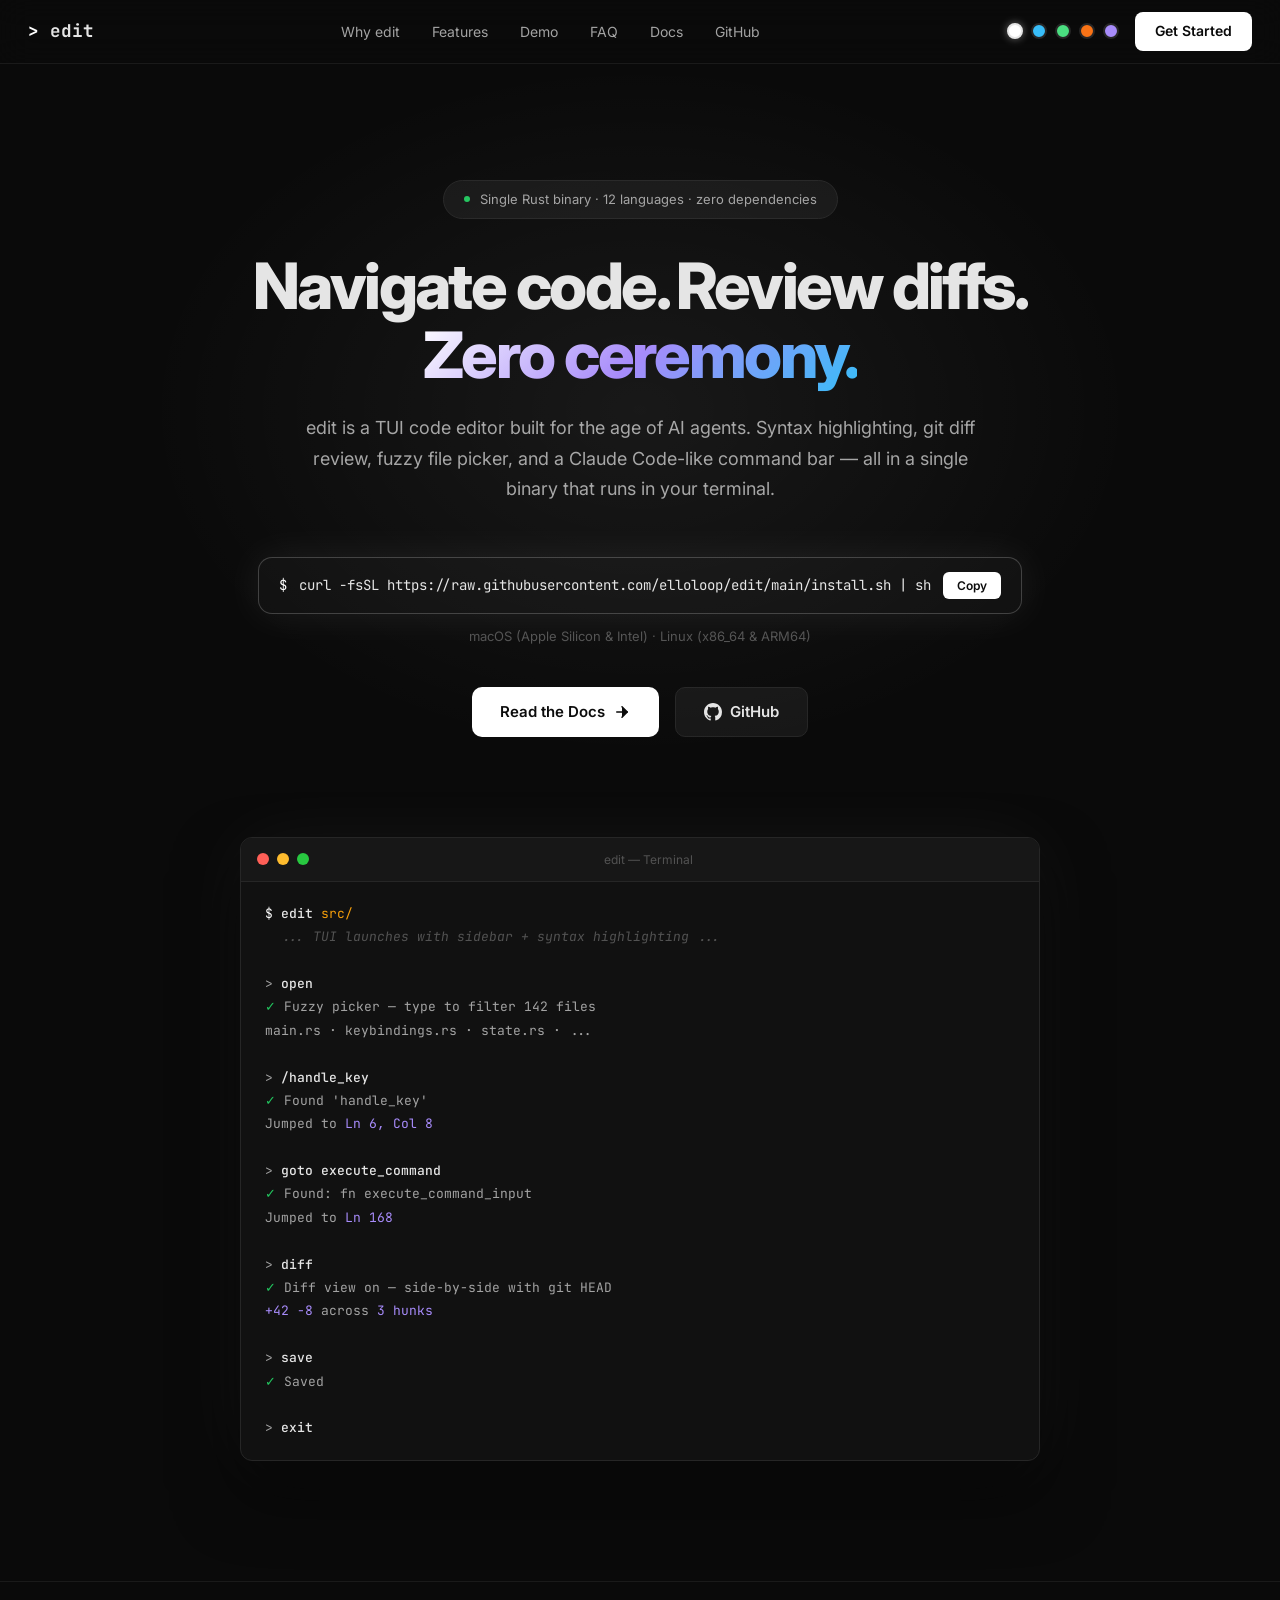
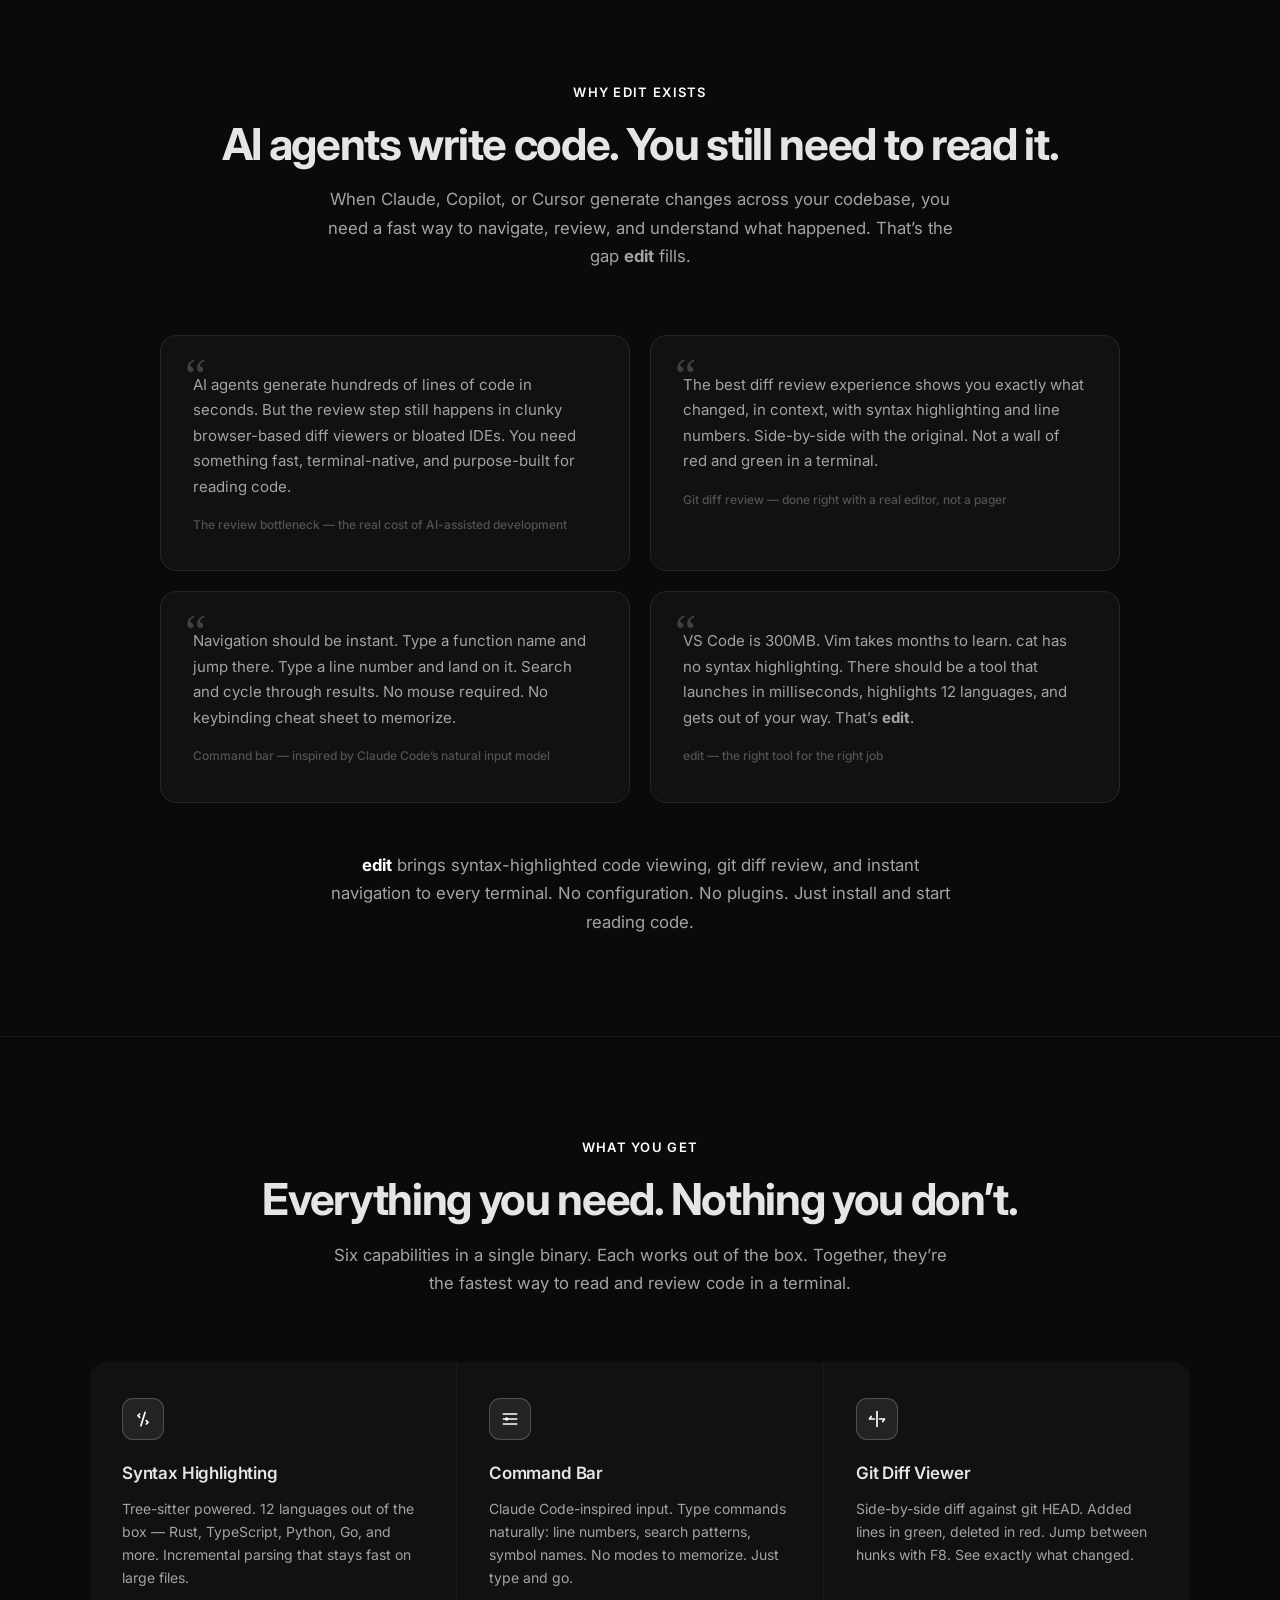
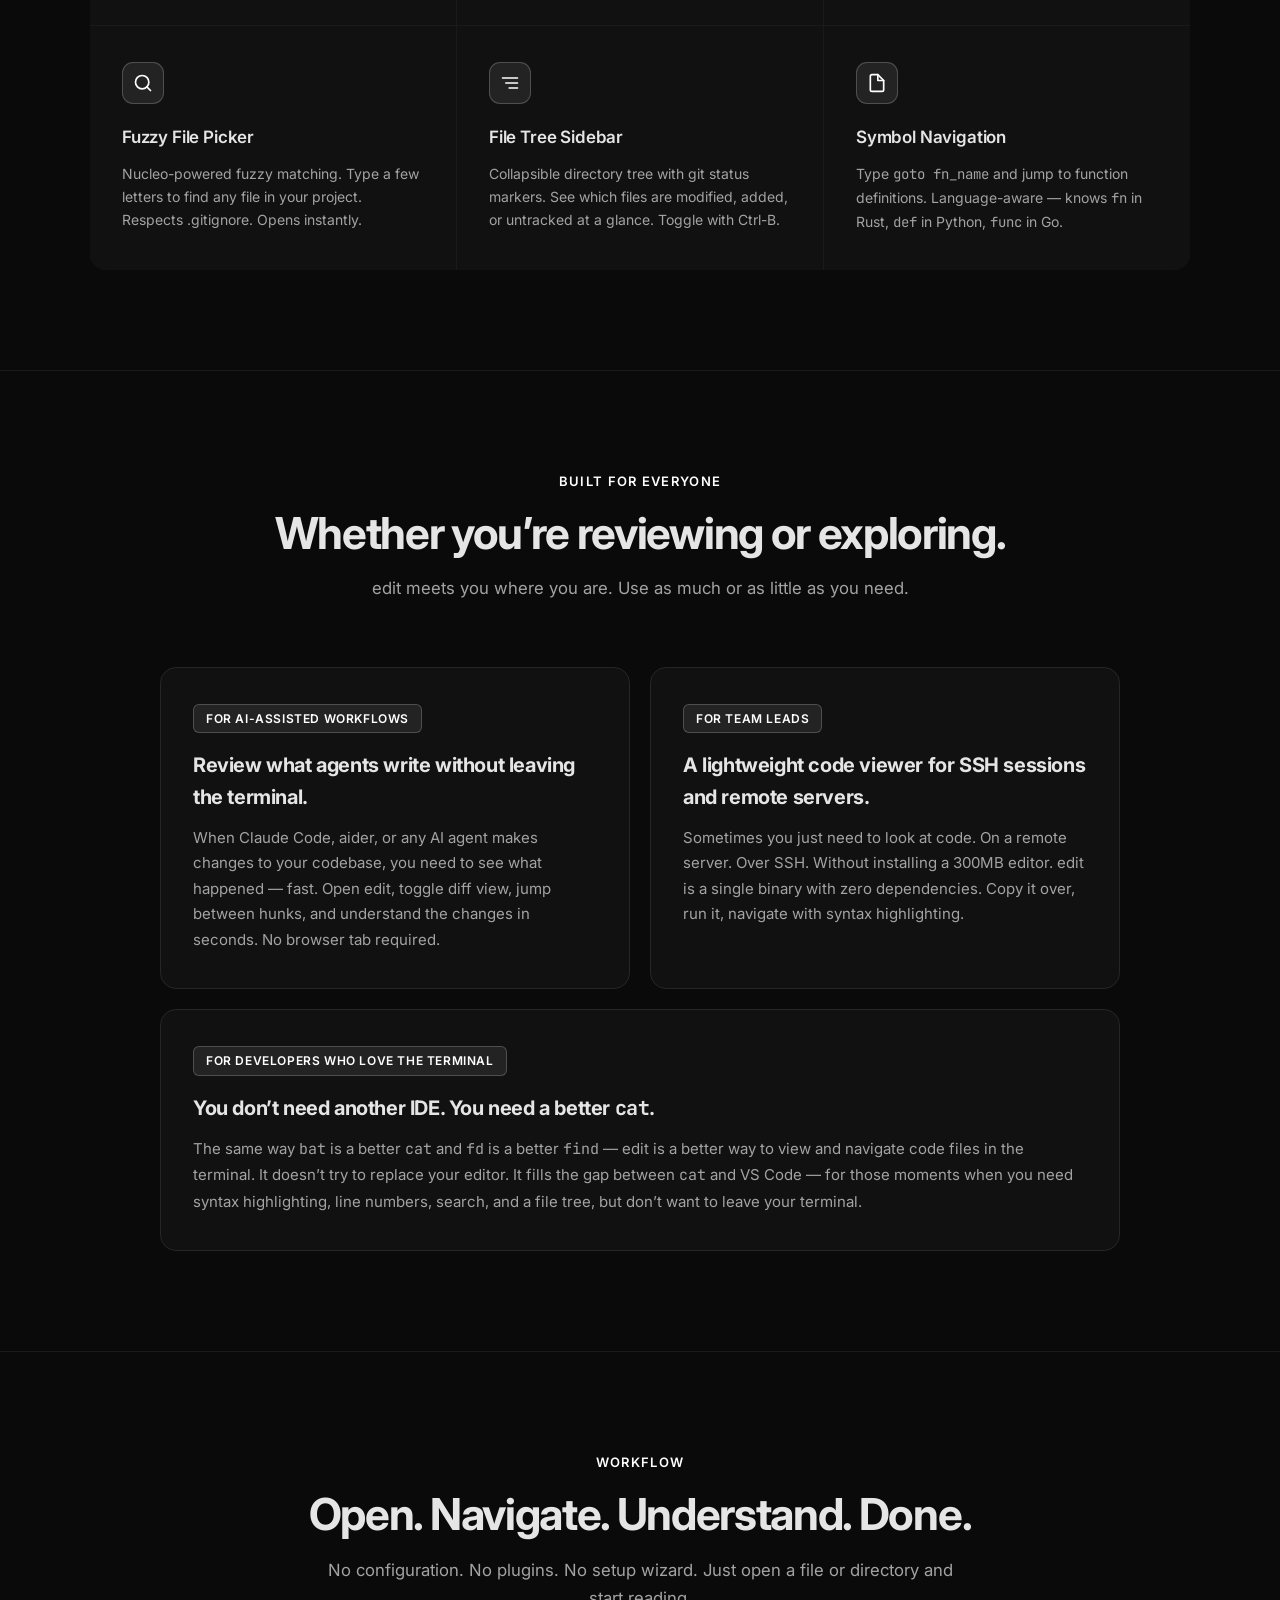
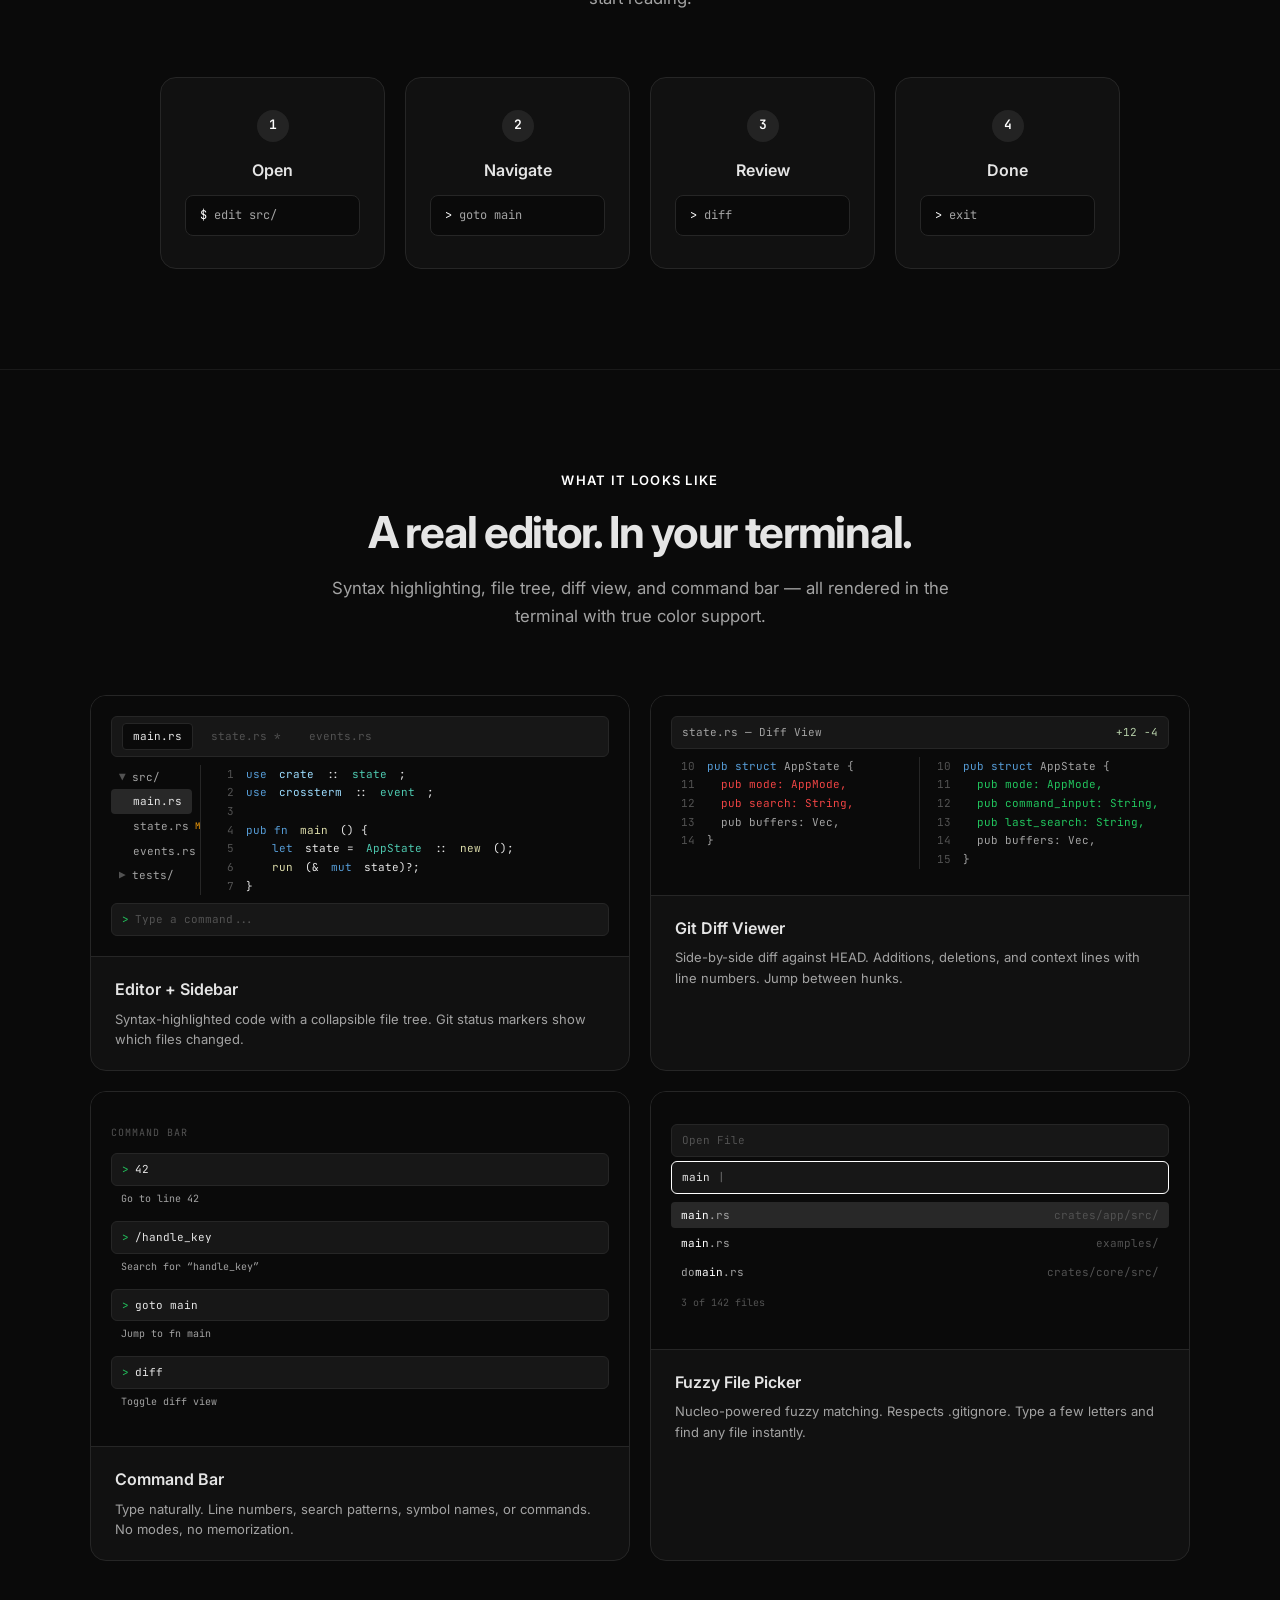
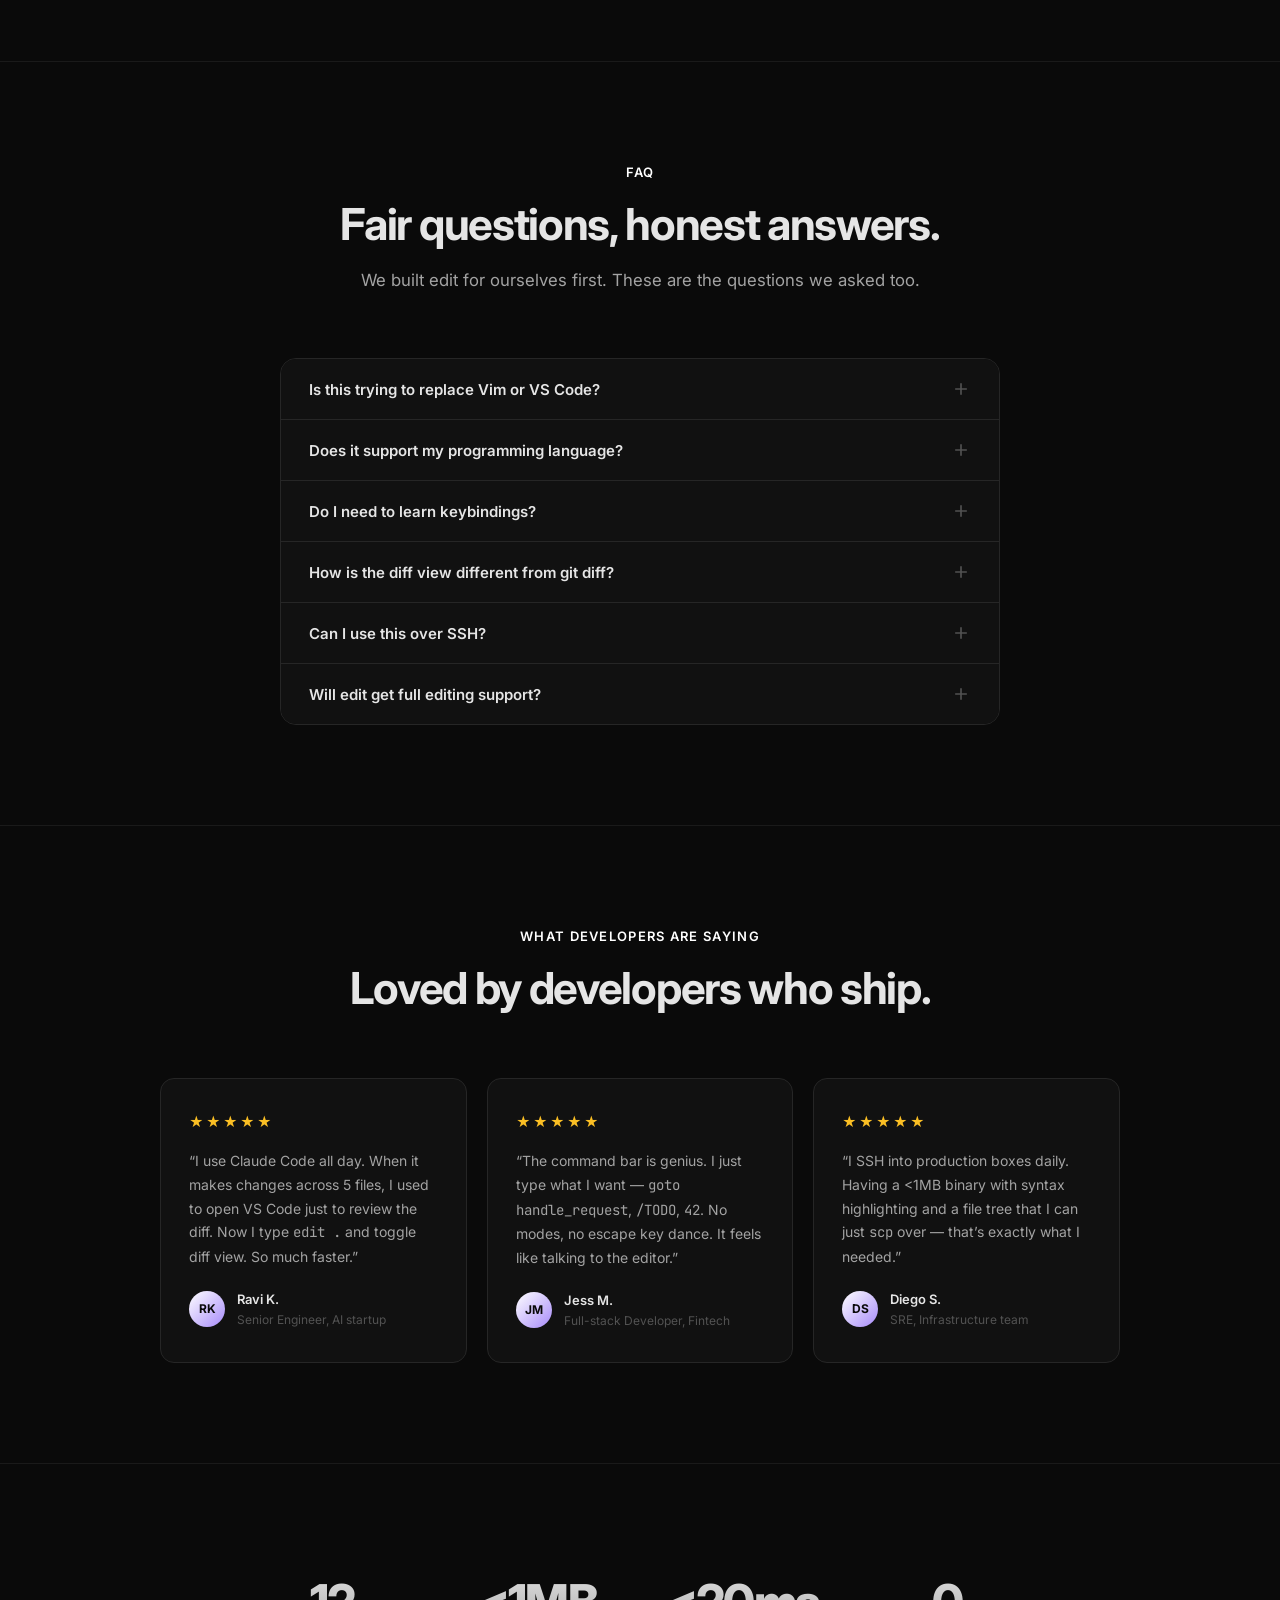
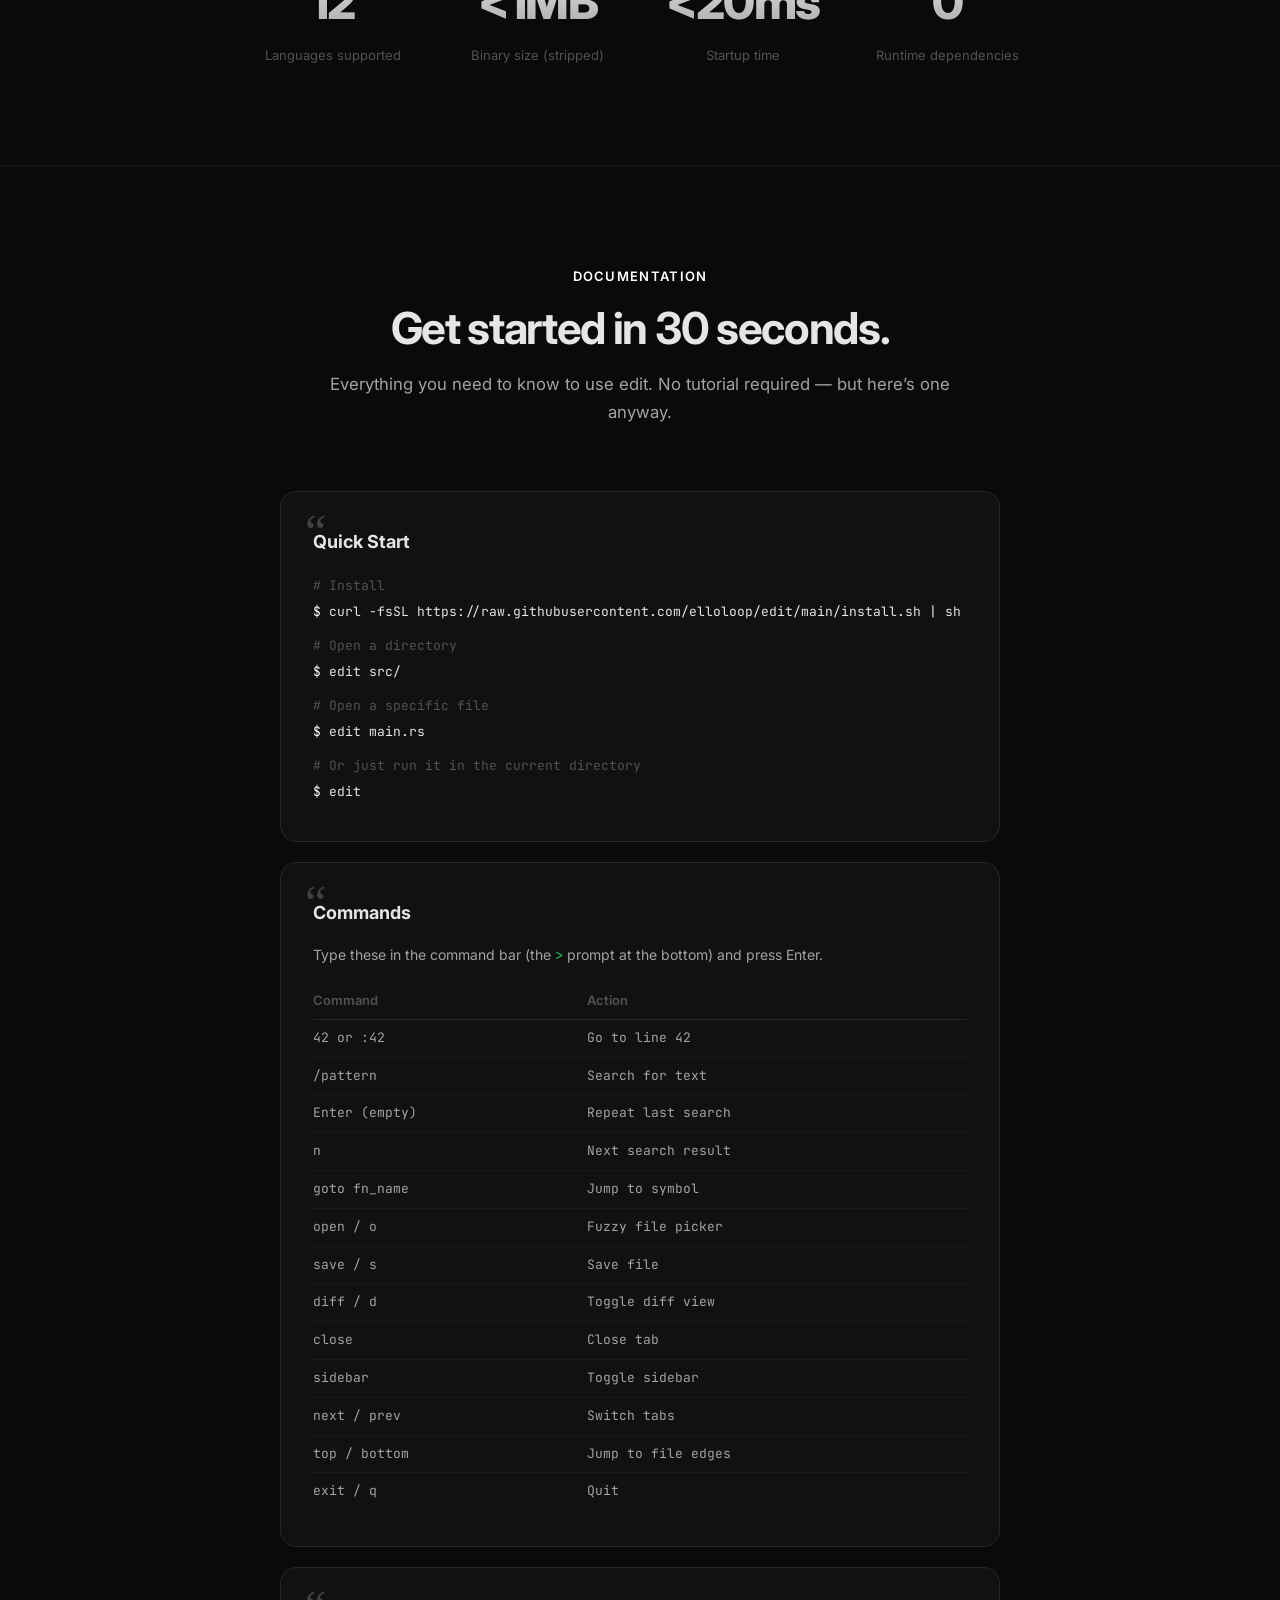
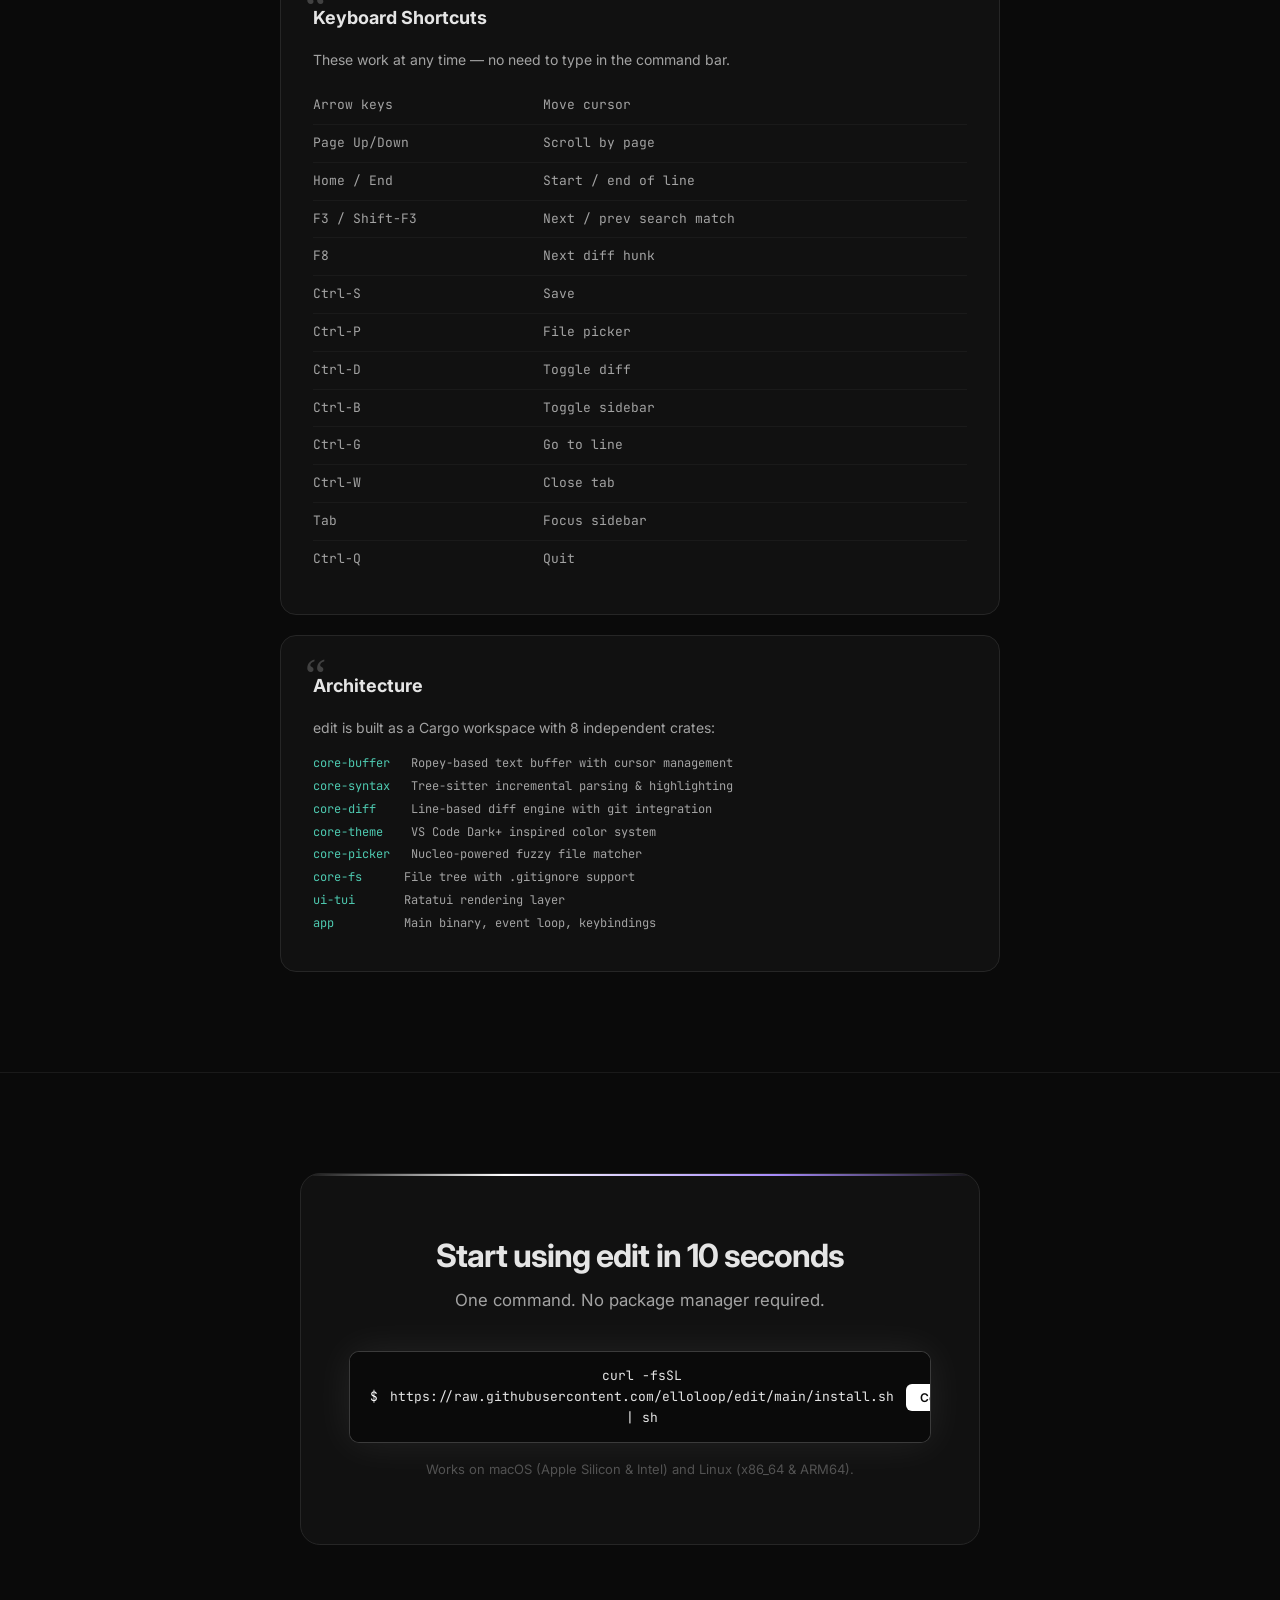
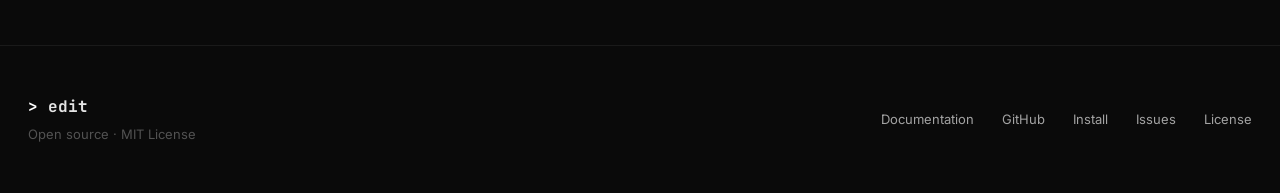
==== index.html @ 174b3f33 "deploy: bb4199bc0f79d14b52b50145b41260479a2b4f56" ====
<!DOCTYPE html>
<html lang="en">
<head>
  <meta charset="UTF-8" />
  <meta name="viewport" content="width=device-width, initial-scale=1.0" />
  <title>edit — A TUI code editor for the age of AI agents</title>
  <meta name="description" content="Syntax highlighting, git diff review, fuzzy file picker, and a Claude Code-like command bar. One Rust binary that runs in your terminal." />
  <link rel="preconnect" href="https://fonts.googleapis.com" />
  <link rel="preconnect" href="https://fonts.gstatic.com" crossorigin />
  <link href="https://fonts.googleapis.com/css2?family=Inter:wght@400;500;600;700;800&family=JetBrains+Mono:wght@400;500&display=swap" rel="stylesheet" />
  <link rel="stylesheet" href="theme-vars.css" />
  <script src="theme.js"></script>
  <style>
    /* ========================================
       Reset & Base
       ======================================== */
    *, *::before, *::after { margin: 0; padding: 0; box-sizing: border-box; }

    html {
      scroll-behavior: smooth;
      -webkit-font-smoothing: antialiased;
      -moz-osx-font-smoothing: grayscale;
    }

    body {
      font-family: 'Inter', -apple-system, BlinkMacSystemFont, sans-serif;
      background: var(--ed-bg);
      color: var(--ed-text);
      line-height: 1.6;
      overflow-x: hidden;
    }

    a { color: inherit; text-decoration: none; }
    code, .mono { font-family: 'JetBrains Mono', 'Fira Code', monospace; }
    img { max-width: 100%; display: block; }

    .container {
      max-width: var(--max-w);
      margin: 0 auto;
      padding: 0 28px;
    }

    /* ========================================
       Typography
       ======================================== */
    h1 {
      font-size: clamp(2.75rem, 7vw, 4rem);
      font-weight: 800;
      letter-spacing: -0.04em;
      line-height: 1.08;
    }

    h2 {
      font-size: clamp(1.75rem, 4vw, 2.75rem);
      font-weight: 700;
      letter-spacing: -0.03em;
      line-height: 1.15;
    }

    .section-label {
      font-size: 0.8125rem;
      font-weight: 600;
      text-transform: uppercase;
      letter-spacing: 0.1em;
      color: var(--ed-accent);
      margin-bottom: 16px;
    }

    .section-desc {
      font-size: 1.05rem;
      color: var(--ed-text-secondary);
      line-height: 1.7;
      max-width: 640px;
      margin: 16px auto 0;
    }

    .gradient {
      background: linear-gradient(135deg, var(--ed-accent) 0%, #a78bfa 50%, #38bdf8 100%);
      -webkit-background-clip: text;
      -webkit-text-fill-color: transparent;
      background-clip: text;
    }

    /* ========================================
       Navigation
       ======================================== */
    nav {
      position: fixed;
      top: 0;
      left: 0;
      right: 0;
      height: 64px;
      display: flex;
      align-items: center;
      justify-content: space-between;
      padding: 0 28px;
      background: color-mix(in srgb, var(--ed-bg) 80%, transparent);
      backdrop-filter: blur(16px);
      -webkit-backdrop-filter: blur(16px);
      border-bottom: 1px solid var(--ed-border-subtle);
      z-index: 1000;
    }

    .nav-logo {
      font-family: 'JetBrains Mono', monospace;
      font-size: 1.1rem;
      font-weight: 700;
      white-space: nowrap;
    }

    .nav-logo .prompt { color: var(--ed-accent); }

    .nav-links {
      display: flex;
      list-style: none;
      gap: 32px;
    }

    .nav-links a {
      font-size: 0.875rem;
      color: var(--ed-text-secondary);
      transition: color 0.2s;
    }

    .nav-links a:hover { color: var(--ed-text); }

    .nav-right {
      display: flex;
      align-items: center;
      gap: 16px;
    }

    .nav-cta {
      display: inline-flex;
      align-items: center;
      padding: 8px 20px;
      background: var(--ed-accent);
      color: var(--ed-accent-contrast);
      font-size: 0.875rem;
      font-weight: 600;
      border-radius: 8px;
      transition: background 0.2s, transform 0.2s;
    }

    .nav-cta:hover {
      background: var(--ed-accent-hover);
      transform: translateY(-1px);
    }

    /* Theme picker */
    .tp-wrapper {
      display: flex;
      gap: 8px;
      align-items: center;
    }

    .tp-dot {
      width: 16px;
      height: 16px;
      border-radius: 50%;
      border: 2px solid var(--ed-border);
      background: var(--dot-color);
      cursor: pointer;
      transition: border-color 0.2s, transform 0.2s;
      padding: 0;
    }

    .tp-dot:hover { transform: scale(1.2); }
    .tp-dot.active { border-color: var(--ed-text); box-shadow: 0 0 8px color-mix(in srgb, var(--dot-color) 40%, transparent); }

    /* ========================================
       Hero
       ======================================== */
    .hero {
      text-align: center;
      padding: 180px 28px 100px;
      position: relative;
    }

    .hero::before {
      content: '';
      position: absolute;
      top: 60px;
      left: 50%;
      transform: translateX(-50%);
      width: 1000px;
      height: 700px;
      background: radial-gradient(ellipse, color-mix(in srgb, var(--ed-accent) 6%, transparent) 0%, transparent 70%);
      pointer-events: none;
    }

    .hero-badge {
      display: inline-flex;
      align-items: center;
      gap: 10px;
      padding: 8px 20px;
      background: var(--ed-bg-tertiary);
      border: 1px solid var(--ed-border);
      border-radius: 100px;
      font-size: 0.8125rem;
      color: var(--ed-text-secondary);
      margin-bottom: 32px;
    }

    .hero-badge .pulse {
      width: 6px;
      height: 6px;
      border-radius: 50%;
      background: var(--ed-success);
      animation: pulse 2s ease-in-out infinite;
    }

    @keyframes pulse {
      0%, 100% { opacity: 1; }
      50% { opacity: 0.4; }
    }

    .hero h1 { margin-bottom: 24px; position: relative; }

    .hero .subtitle {
      font-size: 1.125rem;
      color: var(--ed-text-secondary);
      max-width: 680px;
      margin: 0 auto 52px;
      line-height: 1.7;
    }

    .install-highlight {
      display: inline-flex;
      align-items: center;
      gap: 12px;
      padding: 14px 20px;
      background: var(--ed-bg-secondary);
      border: 1px solid var(--accent-border);
      border-radius: 14px;
      font-family: 'JetBrains Mono', monospace;
      font-size: 0.875rem;
      margin-bottom: 12px;
      box-shadow: 0 0 40px color-mix(in srgb, var(--ed-accent) 8%, transparent);
      max-width: 100%;
      overflow-x: auto;
    }

    .install-highlight .dollar { color: var(--ed-accent); user-select: none; }

    .install-highlight .copy-btn {
      padding: 6px 14px;
      background: var(--ed-accent);
      color: var(--ed-accent-contrast);
      border: none;
      border-radius: 6px;
      font-size: 0.75rem;
      font-weight: 600;
      cursor: pointer;
      font-family: 'Inter', sans-serif;
      transition: opacity 0.2s;
      white-space: nowrap;
    }

    .install-highlight .copy-btn:hover { opacity: 0.85; }

    .platform-note {
      font-size: 0.8125rem;
      color: var(--ed-text-tertiary);
      margin-bottom: 40px;
    }

    .hero-buttons {
      display: flex;
      gap: 16px;
      justify-content: center;
      flex-wrap: wrap;
    }

    .btn-primary {
      display: inline-flex;
      align-items: center;
      gap: 8px;
      padding: 12px 28px;
      background: var(--ed-accent);
      color: var(--ed-accent-contrast);
      font-size: 0.9375rem;
      font-weight: 600;
      border-radius: 10px;
      transition: background 0.2s, transform 0.2s;
    }

    .btn-primary:hover { background: var(--ed-accent-hover); transform: translateY(-1px); }

    .btn-secondary {
      display: inline-flex;
      align-items: center;
      gap: 8px;
      padding: 12px 28px;
      background: var(--ed-bg-tertiary);
      color: var(--ed-text);
      font-size: 0.9375rem;
      font-weight: 600;
      border: 1px solid var(--ed-border);
      border-radius: 10px;
      transition: border-color 0.2s, transform 0.2s;
    }

    .btn-secondary:hover { border-color: var(--ed-text-tertiary); transform: translateY(-1px); }

    .btn-icon {
      width: 18px;
      height: 18px;
      fill: currentColor;
    }

    /* ========================================
       Terminal Demo
       ======================================== */
    .demo-section {
      padding: 0 28px 120px;
    }

    .terminal {
      max-width: 800px;
      margin: 0 auto;
      background: var(--ed-bg-secondary);
      border: 1px solid var(--ed-border);
      border-radius: 12px;
      overflow: hidden;
      box-shadow: 0 32px 64px rgba(0,0,0,0.5), 0 0 80px color-mix(in srgb, var(--ed-accent) 5%, transparent);
    }

    .terminal-chrome {
      display: flex;
      align-items: center;
      gap: 8px;
      padding: 12px 16px;
      background: var(--ed-bg-tertiary);
      border-bottom: 1px solid var(--ed-border);
    }

    .terminal-dot {
      width: 12px;
      height: 12px;
      border-radius: 50%;
    }

    .terminal-dot.red { background: #ff5f57; }
    .terminal-dot.yellow { background: #febc2e; }
    .terminal-dot.green { background: #28c840; }

    .terminal-title {
      flex: 1;
      text-align: center;
      font-size: 0.75rem;
      color: var(--ed-text-tertiary);
      font-family: 'Inter', sans-serif;
    }

    .terminal-body {
      padding: 20px 24px;
      font-family: 'JetBrains Mono', monospace;
      font-size: 0.8125rem;
      line-height: 1.8;
      min-height: 340px;
    }

    .terminal-body .line {
      opacity: 0;
      animation: termFadeIn 0.3s ease forwards;
    }

    @keyframes termFadeIn {
      from { opacity: 0; transform: translateY(4px); }
      to { opacity: 1; transform: translateY(0); }
    }

    .t-prompt { color: var(--ed-accent); user-select: none; }
    .t-cmd { color: var(--ed-text); font-weight: 500; }
    .t-arg { color: var(--ed-warning); }
    .t-ok { color: var(--ed-success); }
    .t-info { color: var(--ed-text-secondary); }
    .t-dim { color: var(--ed-text-tertiary); font-style: italic; }
    .t-link { color: #38bdf8; }
    .t-stat { color: #a78bfa; }

    /* ========================================
       Section Shared
       ======================================== */
    .section {
      padding: 100px 28px;
      border-top: 1px solid var(--ed-border-subtle);
    }

    .section-header {
      text-align: center;
      margin-bottom: 64px;
    }

    /* ========================================
       Why Section
       ======================================== */
    .why-grid {
      display: grid;
      grid-template-columns: repeat(2, 1fr);
      gap: 20px;
      max-width: 960px;
      margin: 0 auto 48px;
    }

    .why-card {
      background: var(--ed-bg-secondary);
      border: 1px solid var(--ed-border);
      border-radius: 16px;
      padding: 36px 32px;
      position: relative;
      transition: border-color 0.3s;
    }

    .why-card:hover { border-color: var(--ed-text-tertiary); }

    .why-card::before {
      content: '\201C';
      position: absolute;
      top: 16px;
      left: 24px;
      font-size: 3rem;
      color: var(--ed-accent);
      opacity: 0.2;
      line-height: 1;
      font-family: Georgia, serif;
    }

    .why-card blockquote {
      font-size: 0.9375rem;
      color: var(--ed-text-secondary);
      line-height: 1.7;
      margin-bottom: 16px;
    }

    .why-card .source {
      font-size: 0.75rem;
      color: var(--ed-text-tertiary);
      font-weight: 500;
    }

    .why-cta {
      text-align: center;
      font-size: 1.05rem;
      color: var(--ed-text-secondary);
      line-height: 1.7;
      max-width: 640px;
      margin: 0 auto;
    }

    .why-cta strong { color: var(--ed-accent); }

    /* ========================================
       Features Section
       ======================================== */
    .features-grid {
      display: grid;
      grid-template-columns: repeat(3, 1fr);
      gap: 1px;
      max-width: 1100px;
      margin: 0 auto;
      background: var(--ed-border-subtle);
      border-radius: 16px;
      overflow: hidden;
    }

    .feature-card {
      background: var(--ed-bg-secondary);
      padding: 36px 32px;
      transition: background 0.3s;
    }

    .feature-card:hover { background: var(--ed-bg-tertiary); }

    .feature-icon {
      width: 42px;
      height: 42px;
      border-radius: 11px;
      background: var(--accent-subtle);
      border: 1px solid var(--accent-border);
      display: flex;
      align-items: center;
      justify-content: center;
      margin-bottom: 20px;
    }

    .feature-icon svg {
      width: 20px;
      height: 20px;
      stroke: var(--ed-accent);
      fill: none;
      stroke-width: 2;
      stroke-linecap: round;
      stroke-linejoin: round;
    }

    .feature-card h3 {
      font-size: 1.0625rem;
      font-weight: 600;
      margin-bottom: 10px;
      letter-spacing: -0.01em;
    }

    .feature-card p {
      font-size: 0.875rem;
      color: var(--ed-text-secondary);
      line-height: 1.65;
    }

    /* ========================================
       Audience Section
       ======================================== */
    .audience-grid {
      display: grid;
      grid-template-columns: repeat(2, 1fr);
      gap: 20px;
      max-width: 960px;
      margin: 0 auto;
    }

    .audience-grid .full { grid-column: 1 / -1; }

    .audience-card {
      background: var(--ed-bg-secondary);
      border: 1px solid var(--ed-border);
      border-radius: 16px;
      padding: 36px 32px;
      transition: border-color 0.3s;
    }

    .audience-card:hover { border-color: var(--ed-text-tertiary); }

    .audience-tag {
      display: inline-block;
      font-size: 0.75rem;
      font-weight: 600;
      text-transform: uppercase;
      letter-spacing: 0.05em;
      color: var(--ed-accent);
      background: var(--accent-subtle);
      border: 1px solid var(--accent-border);
      padding: 4px 12px;
      border-radius: 6px;
      margin-bottom: 16px;
    }

    .audience-card h3 {
      font-size: 1.25rem;
      font-weight: 700;
      margin-bottom: 12px;
      letter-spacing: -0.02em;
    }

    .audience-card p {
      font-size: 0.9375rem;
      color: var(--ed-text-secondary);
      line-height: 1.7;
    }

    /* ========================================
       Workflow Section
       ======================================== */
    .steps-grid {
      display: grid;
      grid-template-columns: repeat(4, 1fr);
      gap: 20px;
      max-width: 960px;
      margin: 0 auto;
    }

    .step-card {
      background: var(--ed-bg-secondary);
      border: 1px solid var(--ed-border);
      border-radius: 16px;
      padding: 32px 24px;
      text-align: center;
    }

    .step-num {
      width: 32px;
      height: 32px;
      border-radius: 50%;
      background: var(--accent-subtle);
      color: var(--ed-accent);
      display: inline-flex;
      align-items: center;
      justify-content: center;
      font-family: 'JetBrains Mono', monospace;
      font-size: 0.8125rem;
      font-weight: 600;
      margin-bottom: 16px;
    }

    .step-card h3 {
      font-size: 1rem;
      font-weight: 600;
      margin-bottom: 12px;
    }

    .step-code {
      background: var(--ed-bg);
      border: 1px solid var(--ed-border);
      border-radius: 8px;
      padding: 10px 14px;
      font-family: 'JetBrains Mono', monospace;
      font-size: 0.75rem;
      color: var(--ed-text-secondary);
      text-align: left;
    }

    .step-code .dollar { color: var(--ed-accent); user-select: none; }

    /* ========================================
       Preview Section
       ======================================== */
    .preview-grid {
      display: grid;
      grid-template-columns: repeat(2, 1fr);
      gap: 20px;
      max-width: 1100px;
      margin: 0 auto;
    }

    .preview-card {
      background: var(--ed-bg-secondary);
      border: 1px solid var(--ed-border);
      border-radius: 16px;
      overflow: hidden;
      transition: border-color 0.3s, transform 0.3s;
    }

    .preview-card:hover {
      border-color: var(--ed-text-tertiary);
      transform: translateY(-2px);
    }

    .preview-mock {
      background: var(--ed-bg);
      padding: 20px;
      border-bottom: 1px solid var(--ed-border);
      font-family: 'JetBrains Mono', monospace;
      font-size: 0.6875rem;
      line-height: 1.7;
      min-height: 200px;
      overflow: hidden;
    }

    .preview-info {
      padding: 20px 24px;
    }

    .preview-info h3 {
      font-size: 1rem;
      font-weight: 600;
      margin-bottom: 6px;
    }

    .preview-info p {
      font-size: 0.8125rem;
      color: var(--ed-text-secondary);
      line-height: 1.6;
    }

    /* Mock UI elements */
    .mock-bar {
      display: flex;
      align-items: center;
      gap: 8px;
      padding: 6px 10px;
      background: var(--ed-bg-tertiary);
      border: 1px solid var(--ed-border);
      border-radius: 6px;
      margin-bottom: 8px;
      font-size: 0.6875rem;
    }

    .mock-tab { padding: 3px 10px; border-radius: 4px; color: var(--ed-text-tertiary); }
    .mock-tab.active { background: var(--ed-bg); color: var(--ed-text); border: 1px solid var(--ed-border); }

    .mock-line {
      display: flex;
      gap: 12px;
    }

    .mock-ln { color: var(--ed-text-tertiary); min-width: 24px; text-align: right; user-select: none; }
    .mock-add { color: var(--ed-success); }
    .mock-del { color: var(--ed-error); }
    .mock-ctx { color: var(--ed-text-secondary); }

    .mock-sidebar-item {
      padding: 3px 8px;
      color: var(--ed-text-secondary);
      display: flex;
      align-items: center;
      gap: 6px;
    }

    .mock-sidebar-item.active {
      background: color-mix(in srgb, var(--ed-accent) 12%, transparent);
      color: var(--ed-text);
      border-radius: 4px;
    }

    .mock-cmd-bar {
      margin-top: 8px;
      padding: 6px 10px;
      background: var(--ed-bg-tertiary);
      border: 1px solid var(--ed-border);
      border-radius: 6px;
      display: flex;
      align-items: center;
      gap: 6px;
    }

    .mock-prompt { color: var(--ed-success); }

    .mock-stack-item {
      display: flex;
      align-items: center;
      justify-content: space-between;
      padding: 8px 12px;
      border: 1px solid var(--ed-border);
      border-radius: 8px;
      margin-bottom: 6px;
    }

    .mock-stack-ok { color: var(--ed-success); }
    .mock-stack-draft { color: var(--ed-text-tertiary); }

    .mock-ci-step {
      display: flex;
      align-items: center;
      gap: 8px;
      padding: 4px 0;
    }

    /* ========================================
       FAQ Section
       ======================================== */
    .faq-container {
      max-width: 720px;
      margin: 0 auto;
      border: 1px solid var(--ed-border);
      border-radius: 16px;
      overflow: hidden;
    }

    .faq-item {
      border-bottom: 1px solid var(--ed-border);
    }

    .faq-item:last-child { border-bottom: none; }

    .faq-question {
      display: flex;
      align-items: center;
      justify-content: space-between;
      padding: 20px 28px;
      background: var(--ed-bg-secondary);
      cursor: pointer;
      transition: background 0.2s;
      border: none;
      width: 100%;
      text-align: left;
      font-family: inherit;
      color: inherit;
      font-size: 0.9375rem;
      font-weight: 600;
    }

    .faq-question:hover { background: var(--ed-bg-tertiary); }

    .faq-toggle {
      width: 20px;
      height: 20px;
      stroke: var(--ed-text-tertiary);
      fill: none;
      stroke-width: 2;
      transition: transform 0.3s;
      flex-shrink: 0;
    }

    .faq-item.open .faq-toggle { transform: rotate(45deg); }

    .faq-answer {
      max-height: 0;
      overflow: hidden;
      transition: max-height 0.3s ease;
    }

    .faq-item.open .faq-answer { max-height: 250px; }

    .faq-answer-inner {
      padding: 0 28px 20px;
      background: var(--ed-bg-secondary);
      font-size: 0.875rem;
      color: var(--ed-text-secondary);
      line-height: 1.7;
    }

    .faq-answer-inner code {
      background: var(--ed-bg-tertiary);
      padding: 2px 6px;
      border-radius: 4px;
      font-size: 0.8125rem;
    }

    /* ========================================
       Testimonials
       ======================================== */
    .testimonials-grid {
      display: grid;
      grid-template-columns: repeat(3, 1fr);
      gap: 20px;
      max-width: 960px;
      margin: 0 auto;
    }

    .testimonial-card {
      background: var(--ed-bg-secondary);
      border: 1px solid var(--ed-border);
      border-radius: 14px;
      padding: 32px 28px;
    }

    .testimonial-stars {
      color: #fbbf24;
      letter-spacing: 2px;
      margin-bottom: 16px;
      font-size: 0.875rem;
    }

    .testimonial-text {
      font-size: 0.875rem;
      color: var(--ed-text-secondary);
      line-height: 1.7;
      margin-bottom: 20px;
    }

    .testimonial-author {
      display: flex;
      align-items: center;
      gap: 12px;
    }

    .testimonial-avatar {
      width: 36px;
      height: 36px;
      border-radius: 50%;
      background: linear-gradient(135deg, var(--ed-accent), #a78bfa);
      display: flex;
      align-items: center;
      justify-content: center;
      font-size: 0.75rem;
      font-weight: 700;
      color: var(--ed-accent-contrast);
    }

    .testimonial-name {
      font-size: 0.8125rem;
      font-weight: 600;
    }

    .testimonial-role {
      font-size: 0.75rem;
      color: var(--ed-text-tertiary);
    }

    /* ========================================
       Stats
       ======================================== */
    .stats-grid {
      display: grid;
      grid-template-columns: repeat(4, 1fr);
      gap: 20px;
      max-width: 800px;
      margin: 0 auto;
      text-align: center;
    }

    .stat-value {
      font-size: clamp(2rem, 5vw, 3rem);
      font-weight: 800;
      letter-spacing: -0.04em;
      background: linear-gradient(180deg, var(--ed-text), var(--ed-text-secondary));
      -webkit-background-clip: text;
      -webkit-text-fill-color: transparent;
      background-clip: text;
    }

    .stat-label {
      font-size: 0.8125rem;
      color: var(--ed-text-tertiary);
      margin-top: 4px;
    }

    /* ========================================
       Install CTA
       ======================================== */
    .install-section {
      padding: 100px 28px;
      border-top: 1px solid var(--ed-border-subtle);
    }

    .install-block {
      max-width: 680px;
      margin: 0 auto;
      background: var(--ed-bg-secondary);
      border: 1px solid var(--ed-border);
      border-radius: 20px;
      padding: 64px 48px;
      text-align: center;
      position: relative;
      overflow: hidden;
    }

    .install-block::before {
      content: '';
      position: absolute;
      top: 0;
      left: 0;
      right: 0;
      height: 2px;
      background: linear-gradient(90deg, transparent 0%, var(--ed-accent) 30%, #a78bfa 70%, transparent 100%);
    }

    .install-block h2 {
      margin-bottom: 12px;
      font-size: clamp(1.5rem, 3vw, 2rem);
    }

    .install-block .section-desc {
      margin: 0 auto 36px;
    }

    .install-cmd {
      display: inline-flex;
      align-items: center;
      gap: 12px;
      padding: 14px 20px;
      background: var(--ed-bg);
      border: 1px solid var(--accent-border);
      border-radius: 10px;
      font-family: 'JetBrains Mono', monospace;
      font-size: 0.8125rem;
      box-shadow: 0 0 40px color-mix(in srgb, var(--ed-accent) 8%, transparent);
      margin-bottom: 16px;
      max-width: 100%;
      overflow-x: auto;
    }

    .install-cmd .dollar { color: var(--ed-accent); user-select: none; }

    .install-cmd .copy-btn {
      padding: 6px 14px;
      background: var(--ed-accent);
      color: var(--ed-accent-contrast);
      border: none;
      border-radius: 6px;
      font-size: 0.75rem;
      font-weight: 600;
      cursor: pointer;
      font-family: 'Inter', sans-serif;
      transition: opacity 0.2s;
      white-space: nowrap;
    }

    .install-cmd .copy-btn:hover { opacity: 0.85; }

    /* ========================================
       Footer
       ======================================== */
    footer {
      border-top: 1px solid var(--ed-border-subtle);
      padding: 48px 28px;
    }

    .footer-inner {
      max-width: var(--max-w);
      margin: 0 auto;
      display: flex;
      align-items: center;
      justify-content: space-between;
    }

    .footer-logo {
      font-family: 'JetBrains Mono', monospace;
      font-size: 1rem;
      font-weight: 700;
    }

    .footer-logo .prompt { color: var(--ed-accent); }

    .footer-meta {
      font-size: 0.8125rem;
      color: var(--ed-text-tertiary);
      margin-top: 4px;
    }

    .footer-links {
      display: flex;
      gap: 28px;
    }

    .footer-links a {
      font-size: 0.8125rem;
      color: var(--ed-text-secondary);
      transition: color 0.2s;
    }

    .footer-links a:hover { color: var(--ed-text); }

    /* ========================================
       Scroll Reveal
       ======================================== */
    .reveal {
      opacity: 0;
      transform: translateY(24px);
      transition: opacity 0.6s cubic-bezier(0.16, 1, 0.3, 1), transform 0.6s cubic-bezier(0.16, 1, 0.3, 1);
    }

    .reveal.visible {
      opacity: 1;
      transform: translateY(0);
    }

    /* ========================================
       Responsive
       ======================================== */
    @media (max-width: 900px) {
      .nav-links { display: none; }
      .features-grid { grid-template-columns: repeat(2, 1fr); }
      .steps-grid { grid-template-columns: repeat(2, 1fr); }
      .why-grid, .audience-grid, .testimonials-grid, .preview-grid { grid-template-columns: 1fr; }
      .stats-grid { grid-template-columns: repeat(2, 1fr); }
    }

    @media (max-width: 600px) {
      .hero { padding: 140px 20px 60px; }
      .section { padding: 60px 20px; }
      .features-grid, .steps-grid, .stats-grid { grid-template-columns: 1fr; }
      .install-block { padding: 40px 24px; }
      .install-highlight, .install-cmd { font-size: 0.6875rem; flex-wrap: wrap; justify-content: center; }
      .footer-inner { flex-direction: column; gap: 24px; text-align: center; }
      .footer-links { flex-wrap: wrap; justify-content: center; }
      .nav-cta { display: none; }
      .tp-wrapper { display: none; }
    }
  </style>
</head>
<body>

  <!-- ========================================
       Navigation
       ======================================== -->
  <nav>
    <a href="#" class="nav-logo"><span class="prompt">&gt;</span> edit</a>
    <ul class="nav-links">
      <li><a href="#why">Why edit</a></li>
      <li><a href="#features">Features</a></li>
      <li><a href="#demo">Demo</a></li>
      <li><a href="#faq">FAQ</a></li>
      <li><a href="#docs">Docs</a></li>
      <li><a href="https://github.com/elloloop/edit" target="_blank" rel="noopener">GitHub</a></li>
    </ul>
    <div class="nav-right">
      <div id="theme-picker"></div>
      <a href="#install" class="nav-cta">Get Started</a>
    </div>
  </nav>

  <!-- ========================================
       Hero
       ======================================== -->
  <section class="hero">
    <div class="hero-badge">
      <span class="pulse"></span>
      Single Rust binary &middot; 12 languages &middot; zero dependencies
    </div>
    <h1>
      Navigate code. Review diffs.<br>
      <span class="gradient">Zero ceremony.</span>
    </h1>
    <p class="subtitle">
      edit is a TUI code editor built for the age of AI agents. Syntax highlighting, git diff review,
      fuzzy file picker, and a Claude&nbsp;Code-like command bar &mdash; all in a single binary that
      runs in your terminal.
    </p>
    <div class="install-highlight">
      <span class="dollar">$</span>
      <span id="install-text-hero">curl -fsSL https://raw.githubusercontent.com/elloloop/edit/main/install.sh | sh</span>
      <button class="copy-btn" onclick="copyInstall(this, 'install-text-hero')">Copy</button>
    </div>
    <p class="platform-note">macOS (Apple Silicon &amp; Intel) &middot; Linux (x86_64 &amp; ARM64)</p>
    <div class="hero-buttons">
      <a href="#docs" class="btn-primary">
        Read the Docs
        <svg class="btn-icon" viewBox="0 0 24 24" fill="none" stroke="currentColor" stroke-width="2" stroke-linecap="round" stroke-linejoin="round"><path d="M5 12h14"/><path d="m12 5 7 7-7 7"/></svg>
      </a>
      <a href="https://github.com/elloloop/edit" target="_blank" rel="noopener" class="btn-secondary">
        <svg class="btn-icon" viewBox="0 0 24 24" fill="currentColor"><path d="M12 0C5.37 0 0 5.37 0 12c0 5.31 3.435 9.795 8.205 11.385.6.105.825-.255.825-.57 0-.285-.015-1.23-.015-2.235-3.015.555-3.795-.735-4.035-1.41-.135-.345-.72-1.41-1.23-1.695-.42-.225-1.02-.78-.015-.795.945-.015 1.62.87 1.845 1.23 1.08 1.815 2.805 1.305 3.495.99.105-.78.42-1.305.765-1.605-2.67-.3-5.46-1.335-5.46-5.925 0-1.305.465-2.385 1.23-3.225-.12-.3-.54-1.53.12-3.18 0 0 1.005-.315 3.3 1.23.96-.27 1.98-.405 3-.405s2.04.135 3 .405c2.295-1.56 3.3-1.23 3.3-1.23.66 1.65.24 2.88.12 3.18.765.84 1.23 1.905 1.23 3.225 0 4.605-2.805 5.625-5.475 5.925.435.375.81 1.095.81 2.22 0 1.605-.015 2.895-.015 3.3 0 .315.225.69.825.57A12.02 12.02 0 0 0 24 12c0-6.63-5.37-12-12-12z"/></svg>
        GitHub
      </a>
    </div>
  </section>

  <!-- ========================================
       Terminal Demo
       ======================================== -->
  <section class="demo-section">
    <div class="terminal">
      <div class="terminal-chrome">
        <span class="terminal-dot red"></span>
        <span class="terminal-dot yellow"></span>
        <span class="terminal-dot green"></span>
        <span class="terminal-title">edit &mdash; Terminal</span>
        <span style="width: 36px;"></span>
      </div>
      <div class="terminal-body">
        <div class="line" style="animation-delay:0.2s"><span class="t-prompt">$ </span><span class="t-cmd">edit</span> <span class="t-arg">src/</span></div>
        <div class="line" style="animation-delay:0.8s"><span class="t-dim">&nbsp; ... TUI launches with sidebar + syntax highlighting ...</span></div>
        <div class="line" style="animation-delay:1.4s">&nbsp;</div>
        <div class="line" style="animation-delay:1.8s"><span class="t-info">  &gt; </span><span class="t-cmd">open</span></div>
        <div class="line" style="animation-delay:2.3s"><span class="t-ok">  &check;</span><span class="t-info"> Fuzzy picker &mdash; type to filter 142 files</span></div>
        <div class="line" style="animation-delay:2.9s"><span class="t-info">    main.rs &middot; keybindings.rs &middot; state.rs &middot; ...</span></div>
        <div class="line" style="animation-delay:3.4s">&nbsp;</div>
        <div class="line" style="animation-delay:3.8s"><span class="t-info">  &gt; </span><span class="t-cmd">/handle_key</span></div>
        <div class="line" style="animation-delay:4.3s"><span class="t-ok">  &check;</span><span class="t-info"> Found 'handle_key'</span></div>
        <div class="line" style="animation-delay:4.8s"><span class="t-info">    Jumped to </span><span class="t-stat">Ln 6, Col 8</span></div>
        <div class="line" style="animation-delay:5.4s">&nbsp;</div>
        <div class="line" style="animation-delay:5.8s"><span class="t-info">  &gt; </span><span class="t-cmd">goto execute_command</span></div>
        <div class="line" style="animation-delay:6.3s"><span class="t-ok">  &check;</span><span class="t-info"> Found: fn execute_command_input</span></div>
        <div class="line" style="animation-delay:6.8s"><span class="t-info">    Jumped to </span><span class="t-stat">Ln 168</span></div>
        <div class="line" style="animation-delay:7.4s">&nbsp;</div>
        <div class="line" style="animation-delay:7.8s"><span class="t-info">  &gt; </span><span class="t-cmd">diff</span></div>
        <div class="line" style="animation-delay:8.3s"><span class="t-ok">  &check;</span><span class="t-info"> Diff view on &mdash; side-by-side with git HEAD</span></div>
        <div class="line" style="animation-delay:8.8s"><span class="t-info">    </span><span class="t-stat">+42 -8</span><span class="t-info"> across </span><span class="t-stat">3 hunks</span></div>
        <div class="line" style="animation-delay:9.4s">&nbsp;</div>
        <div class="line" style="animation-delay:9.8s"><span class="t-info">  &gt; </span><span class="t-cmd">save</span></div>
        <div class="line" style="animation-delay:10.3s"><span class="t-ok">  &check;</span><span class="t-info"> Saved</span></div>
        <div class="line" style="animation-delay:10.8s">&nbsp;</div>
        <div class="line" style="animation-delay:11.2s"><span class="t-info">  &gt; </span><span class="t-cmd">exit</span></div>
      </div>
    </div>
  </section>

  <!-- ========================================
       Why edit Exists
       ======================================== -->
  <section class="section" id="why">
    <div class="container">
      <div class="section-header reveal">
        <div class="section-label">Why edit exists</div>
        <h2>AI agents write code. You still need to read it.</h2>
        <p class="section-desc">
          When Claude, Copilot, or Cursor generate changes across your codebase, you need a fast way
          to navigate, review, and understand what happened. That&rsquo;s the gap <strong>edit</strong> fills.
        </p>
      </div>
      <div class="why-grid">
        <div class="why-card reveal">
          <blockquote>
            AI agents generate hundreds of lines of code in seconds. But the review step still happens
            in clunky browser-based diff viewers or bloated IDEs. You need something fast, terminal-native,
            and purpose-built for reading code.
          </blockquote>
          <div class="source">The review bottleneck &mdash; the real cost of AI-assisted development</div>
        </div>
        <div class="why-card reveal">
          <blockquote>
            The best diff review experience shows you exactly what changed, in context, with syntax
            highlighting and line numbers. Side-by-side with the original. Not a wall of red and green
            in a terminal.
          </blockquote>
          <div class="source">Git diff review &mdash; done right with a real editor, not a pager</div>
        </div>
        <div class="why-card reveal">
          <blockquote>
            Navigation should be instant. Type a function name and jump there. Type a line number and
            land on it. Search and cycle through results. No mouse required. No keybinding cheat sheet
            to memorize.
          </blockquote>
          <div class="source">Command bar &mdash; inspired by Claude Code&rsquo;s natural input model</div>
        </div>
        <div class="why-card reveal">
          <blockquote>
            VS Code is 300MB. Vim takes months to learn. cat has no syntax highlighting. There should be
            a tool that launches in milliseconds, highlights 12 languages, and gets out of your way.
            That&rsquo;s <strong>edit</strong>.
          </blockquote>
          <div class="source">edit &mdash; the right tool for the right job</div>
        </div>
      </div>
      <p class="why-cta reveal">
        <strong>edit</strong> brings syntax-highlighted code viewing, git diff review, and instant navigation
        to every terminal. No configuration. No plugins. Just install and start reading code.
      </p>
    </div>
  </section>

  <!-- ========================================
       Features
       ======================================== -->
  <section class="section" id="features">
    <div class="container">
      <div class="section-header reveal">
        <div class="section-label">What you get</div>
        <h2>Everything you need. Nothing you don&rsquo;t.</h2>
        <p class="section-desc">
          Six capabilities in a single binary. Each works out of the box. Together, they&rsquo;re the
          fastest way to read and review code in a terminal.
        </p>
      </div>
      <div class="features-grid reveal">
        <div class="feature-card">
          <div class="feature-icon">
            <svg viewBox="0 0 24 24"><path d="M16 18l2-2-2-2"/><path d="M8 6L6 8l2 2"/><path d="m14.5 4-5 16"/></svg>
          </div>
          <h3>Syntax Highlighting</h3>
          <p>Tree-sitter powered. 12 languages out of the box &mdash; Rust, TypeScript, Python, Go, and more. Incremental parsing that stays fast on large files.</p>
        </div>
        <div class="feature-card">
          <div class="feature-icon">
            <svg viewBox="0 0 24 24"><path d="M4 12h16"/><path d="M4 6h16"/><path d="M4 18h16"/><circle cx="8" cy="12" r="2" fill="var(--ed-accent)" stroke="none"/></svg>
          </div>
          <h3>Command Bar</h3>
          <p>Claude Code-inspired input. Type commands naturally: line numbers, search patterns, symbol names. No modes to memorize. Just type and go.</p>
        </div>
        <div class="feature-card">
          <div class="feature-icon">
            <svg viewBox="0 0 24 24"><path d="M12 3v18"/><path d="M5 9l-2 3h6"/><path d="M19 15l2-3h-6"/></svg>
          </div>
          <h3>Git Diff Viewer</h3>
          <p>Side-by-side diff against git HEAD. Added lines in green, deleted in red. Jump between hunks with F8. See exactly what changed.</p>
        </div>
        <div class="feature-card">
          <div class="feature-icon">
            <svg viewBox="0 0 24 24"><circle cx="11" cy="11" r="8"/><path d="m21 21-4.35-4.35"/></svg>
          </div>
          <h3>Fuzzy File Picker</h3>
          <p>Nucleo-powered fuzzy matching. Type a few letters to find any file in your project. Respects .gitignore. Opens instantly.</p>
        </div>
        <div class="feature-card">
          <div class="feature-icon">
            <svg viewBox="0 0 24 24"><path d="M3 6h18"/><path d="M7 12h14"/><path d="M11 18h10"/></svg>
          </div>
          <h3>File Tree Sidebar</h3>
          <p>Collapsible directory tree with git status markers. See which files are modified, added, or untracked at a glance. Toggle with Ctrl-B.</p>
        </div>
        <div class="feature-card">
          <div class="feature-icon">
            <svg viewBox="0 0 24 24"><path d="M13 2H6a2 2 0 0 0-2 2v16a2 2 0 0 0 2 2h12a2 2 0 0 0 2-2V9z"/><polyline points="13 2 13 9 20 9"/></svg>
          </div>
          <h3>Symbol Navigation</h3>
          <p>Type <code>goto fn_name</code> and jump to function definitions. Language-aware &mdash; knows <code>fn</code> in Rust, <code>def</code> in Python, <code>func</code> in Go.</p>
        </div>
      </div>
    </div>
  </section>

  <!-- ========================================
       Audience Section
       ======================================== -->
  <section class="section">
    <div class="container">
      <div class="section-header reveal">
        <div class="section-label">Built for everyone</div>
        <h2>Whether you&rsquo;re reviewing or exploring.</h2>
        <p class="section-desc">
          edit meets you where you are. Use as much or as little as you need.
        </p>
      </div>
      <div class="audience-grid">
        <div class="audience-card reveal">
          <div class="audience-tag">For AI-assisted workflows</div>
          <h3>Review what agents write without leaving the terminal.</h3>
          <p>
            When Claude Code, aider, or any AI agent makes changes to your codebase, you need to see
            what happened &mdash; fast. Open edit, toggle diff view, jump between hunks, and understand
            the changes in seconds. No browser tab required.
          </p>
        </div>
        <div class="audience-card reveal">
          <div class="audience-tag">For team leads</div>
          <h3>A lightweight code viewer for SSH sessions and remote servers.</h3>
          <p>
            Sometimes you just need to look at code. On a remote server. Over SSH. Without installing
            a 300MB editor. edit is a single binary with zero dependencies. Copy it over, run it,
            navigate with syntax highlighting.
          </p>
        </div>
        <div class="audience-card full reveal">
          <div class="audience-tag">For developers who love the terminal</div>
          <h3>You don&rsquo;t need another IDE. You need a better <code>cat</code>.</h3>
          <p>
            The same way <code>bat</code> is a better <code>cat</code> and <code>fd</code> is a better <code>find</code> &mdash;
            edit is a better way to view and navigate code files in the terminal. It doesn&rsquo;t try to
            replace your editor. It fills the gap between <code>cat</code> and VS Code &mdash; for those moments
            when you need syntax highlighting, line numbers, search, and a file tree, but don&rsquo;t want
            to leave your terminal.
          </p>
        </div>
      </div>
    </div>
  </section>

  <!-- ========================================
       Workflow / How It Works
       ======================================== -->
  <section class="section" id="how-it-works">
    <div class="container">
      <div class="section-header reveal">
        <div class="section-label">Workflow</div>
        <h2>Open. Navigate. Understand. Done.</h2>
        <p class="section-desc">
          No configuration. No plugins. No setup wizard. Just open a file or directory and start reading.
        </p>
      </div>
      <div class="steps-grid reveal">
        <div class="step-card">
          <div class="step-num">1</div>
          <h3>Open</h3>
          <div class="step-code"><span class="dollar">$ </span>edit src/</div>
        </div>
        <div class="step-card">
          <div class="step-num">2</div>
          <h3>Navigate</h3>
          <div class="step-code"><span class="dollar">&gt; </span>goto main</div>
        </div>
        <div class="step-card">
          <div class="step-num">3</div>
          <h3>Review</h3>
          <div class="step-code"><span class="dollar">&gt; </span>diff</div>
        </div>
        <div class="step-card">
          <div class="step-num">4</div>
          <h3>Done</h3>
          <div class="step-code"><span class="dollar">&gt; </span>exit</div>
        </div>
      </div>
    </div>
  </section>

  <!-- ========================================
       UI Previews
       ======================================== -->
  <section class="section" id="demo">
    <div class="container">
      <div class="section-header reveal">
        <div class="section-label">What it looks like</div>
        <h2>A real editor. In your terminal.</h2>
        <p class="section-desc">
          Syntax highlighting, file tree, diff view, and command bar &mdash; all rendered in the terminal with true color support.
        </p>
      </div>
      <div class="preview-grid">
        <!-- Preview 1: Editor + Sidebar -->
        <div class="preview-card reveal">
          <div class="preview-mock">
            <div class="mock-bar">
              <span class="mock-tab active">main.rs</span>
              <span class="mock-tab">state.rs *</span>
              <span class="mock-tab">events.rs</span>
            </div>
            <div style="display:flex; gap:1px;">
              <div style="width:90px; border-right:1px solid var(--ed-border); padding-right:8px;">
                <div class="mock-sidebar-item"><span style="color:var(--ed-text-tertiary);">&#9660;</span> src/</div>
                <div class="mock-sidebar-item active">&nbsp;&nbsp;main.rs</div>
                <div class="mock-sidebar-item">&nbsp;&nbsp;state.rs <span style="color:var(--ed-warning);font-size:0.5625rem;">M</span></div>
                <div class="mock-sidebar-item">&nbsp;&nbsp;events.rs</div>
                <div class="mock-sidebar-item"><span style="color:var(--ed-text-tertiary);">&#9654;</span> tests/</div>
              </div>
              <div style="flex:1; padding-left:8px;">
                <div class="mock-line"><span class="mock-ln">1</span> <span style="color:var(--syn-keyword)">use</span> <span style="color:var(--syn-variable)">crate</span>::<span style="color:var(--syn-type)">state</span>;</div>
                <div class="mock-line"><span class="mock-ln">2</span> <span style="color:var(--syn-keyword)">use</span> <span style="color:var(--syn-variable)">crossterm</span>::<span style="color:var(--syn-type)">event</span>;</div>
                <div class="mock-line"><span class="mock-ln">3</span></div>
                <div class="mock-line"><span class="mock-ln">4</span> <span style="color:var(--syn-keyword)">pub fn</span> <span style="color:var(--syn-function)">main</span>() {</div>
                <div class="mock-line"><span class="mock-ln">5</span> &nbsp;&nbsp;<span style="color:var(--syn-keyword)">let</span> state = <span style="color:var(--syn-type)">AppState</span>::<span style="color:var(--syn-function)">new</span>();</div>
                <div class="mock-line"><span class="mock-ln">6</span> &nbsp;&nbsp;<span style="color:var(--syn-function)">run</span>(&amp;<span style="color:var(--syn-keyword)">mut</span> state)?;</div>
                <div class="mock-line"><span class="mock-ln">7</span> }</div>
              </div>
            </div>
            <div class="mock-cmd-bar">
              <span class="mock-prompt">&gt;</span>
              <span style="color:var(--ed-text-tertiary);">Type a command...</span>
            </div>
          </div>
          <div class="preview-info">
            <h3>Editor + Sidebar</h3>
            <p>Syntax-highlighted code with a collapsible file tree. Git status markers show which files changed.</p>
          </div>
        </div>

        <!-- Preview 2: Diff View -->
        <div class="preview-card reveal">
          <div class="preview-mock">
            <div class="mock-bar">
              <span style="color:var(--ed-text-secondary);">state.rs &mdash; Diff View</span>
              <span style="flex:1;"></span>
              <span style="color:var(--syn-number);">+12 -4</span>
            </div>
            <div style="display:flex; gap:1px;">
              <div style="flex:1; border-right:1px solid var(--ed-border); padding-right:6px;">
                <div class="mock-line"><span class="mock-ln">10</span> <span class="mock-ctx"><span style="color:var(--syn-keyword)">pub struct</span> AppState {</span></div>
                <div class="mock-line"><span class="mock-ln">11</span> <span class="mock-del">&nbsp;&nbsp;pub mode: AppMode,</span></div>
                <div class="mock-line"><span class="mock-ln">12</span> <span class="mock-del">&nbsp;&nbsp;pub search: String,</span></div>
                <div class="mock-line"><span class="mock-ln">13</span> <span class="mock-ctx">&nbsp;&nbsp;pub buffers: Vec,</span></div>
                <div class="mock-line"><span class="mock-ln">14</span> <span class="mock-ctx">}</span></div>
              </div>
              <div style="flex:1; padding-left:6px;">
                <div class="mock-line"><span class="mock-ln">10</span> <span class="mock-ctx"><span style="color:var(--syn-keyword)">pub struct</span> AppState {</span></div>
                <div class="mock-line"><span class="mock-ln">11</span> <span class="mock-add">&nbsp;&nbsp;pub mode: AppMode,</span></div>
                <div class="mock-line"><span class="mock-ln">12</span> <span class="mock-add">&nbsp;&nbsp;pub command_input: String,</span></div>
                <div class="mock-line"><span class="mock-ln">13</span> <span class="mock-add">&nbsp;&nbsp;pub last_search: String,</span></div>
                <div class="mock-line"><span class="mock-ln">14</span> <span class="mock-ctx">&nbsp;&nbsp;pub buffers: Vec,</span></div>
                <div class="mock-line"><span class="mock-ln">15</span> <span class="mock-ctx">}</span></div>
              </div>
            </div>
          </div>
          <div class="preview-info">
            <h3>Git Diff Viewer</h3>
            <p>Side-by-side diff against HEAD. Additions, deletions, and context lines with line numbers. Jump between hunks.</p>
          </div>
        </div>

        <!-- Preview 3: Command Bar -->
        <div class="preview-card reveal">
          <div class="preview-mock">
            <div style="padding: 12px 0;">
              <div style="margin-bottom:12px; color:var(--ed-text-tertiary); font-size:0.625rem; text-transform:uppercase; letter-spacing:0.1em;">Command Bar</div>
              <div style="margin-bottom:10px;">
                <div class="mock-cmd-bar"><span class="mock-prompt">&gt;</span> <span style="color:var(--ed-text);">42</span></div>
                <div style="padding:4px 10px; color:var(--ed-text-secondary); font-size:0.625rem;">Go to line 42</div>
              </div>
              <div style="margin-bottom:10px;">
                <div class="mock-cmd-bar"><span class="mock-prompt">&gt;</span> <span style="color:var(--ed-text);">/handle_key</span></div>
                <div style="padding:4px 10px; color:var(--ed-text-secondary); font-size:0.625rem;">Search for &ldquo;handle_key&rdquo;</div>
              </div>
              <div style="margin-bottom:10px;">
                <div class="mock-cmd-bar"><span class="mock-prompt">&gt;</span> <span style="color:var(--ed-text);">goto main</span></div>
                <div style="padding:4px 10px; color:var(--ed-text-secondary); font-size:0.625rem;">Jump to fn main</div>
              </div>
              <div>
                <div class="mock-cmd-bar"><span class="mock-prompt">&gt;</span> <span style="color:var(--ed-text);">diff</span></div>
                <div style="padding:4px 10px; color:var(--ed-text-secondary); font-size:0.625rem;">Toggle diff view</div>
              </div>
            </div>
          </div>
          <div class="preview-info">
            <h3>Command Bar</h3>
            <p>Type naturally. Line numbers, search patterns, symbol names, or commands. No modes, no memorization.</p>
          </div>
        </div>

        <!-- Preview 4: File Picker -->
        <div class="preview-card reveal">
          <div class="preview-mock">
            <div style="padding:12px 0;">
              <div class="mock-bar" style="background: var(--ed-bg-tertiary); margin-bottom:4px;">
                <span style="color:var(--ed-text-tertiary);">Open File</span>
              </div>
              <div class="mock-bar" style="border-color:var(--ed-accent); margin-bottom:8px;">
                <span style="color:var(--ed-text);">main</span><span style="opacity:0.4;">|</span>
              </div>
              <div style="padding:4px 10px; background:color-mix(in srgb, var(--ed-accent) 12%, transparent); border-radius:4px; margin-bottom:2px;">
                <span style="color:var(--ed-accent);">main</span><span style="color:var(--ed-text-secondary);">.rs</span>
                <span style="float:right; color:var(--ed-text-tertiary);">crates/app/src/</span>
              </div>
              <div style="padding:4px 10px; margin-bottom:2px;">
                <span style="color:var(--ed-accent);">main</span><span style="color:var(--ed-text-secondary);">.rs</span>
                <span style="float:right; color:var(--ed-text-tertiary);">examples/</span>
              </div>
              <div style="padding:4px 10px; margin-bottom:2px;">
                <span style="color:var(--ed-text-secondary);">do</span><span style="color:var(--ed-accent);">main</span><span style="color:var(--ed-text-secondary);">.rs</span>
                <span style="float:right; color:var(--ed-text-tertiary);">crates/core/src/</span>
              </div>
              <div style="padding:6px 10px; color:var(--ed-text-tertiary); font-size:0.625rem;">3 of 142 files</div>
            </div>
          </div>
          <div class="preview-info">
            <h3>Fuzzy File Picker</h3>
            <p>Nucleo-powered fuzzy matching. Respects .gitignore. Type a few letters and find any file instantly.</p>
          </div>
        </div>
      </div>
    </div>
  </section>

  <!-- ========================================
       FAQ
       ======================================== -->
  <section class="section" id="faq">
    <div class="container">
      <div class="section-header reveal">
        <div class="section-label">FAQ</div>
        <h2>Fair questions, honest answers.</h2>
        <p class="section-desc">
          We built edit for ourselves first. These are the questions we asked too.
        </p>
      </div>
      <div class="faq-container reveal">
        <div class="faq-item">
          <button class="faq-question">
            Is this trying to replace Vim or VS Code?
            <svg class="faq-toggle" viewBox="0 0 24 24"><line x1="12" y1="5" x2="12" y2="19"/><line x1="5" y1="12" x2="19" y2="12"/></svg>
          </button>
          <div class="faq-answer"><div class="faq-answer-inner">
            No. edit is for <em>viewing and navigating</em> code &mdash; not writing it from scratch. Think of it as a better
            <code>cat</code> / <code>less</code>, not a replacement for your main editor. Open a file, read it with syntax
            highlighting, review a diff, jump to a function, and move on.
          </div></div>
        </div>
        <div class="faq-item">
          <button class="faq-question">
            Does it support my programming language?
            <svg class="faq-toggle" viewBox="0 0 24 24"><line x1="12" y1="5" x2="12" y2="19"/><line x1="5" y1="12" x2="19" y2="12"/></svg>
          </button>
          <div class="faq-answer"><div class="faq-answer-inner">
            edit ships with tree-sitter grammars for 12 languages: Rust, JavaScript, TypeScript, Python, Go, JSON, TOML, YAML, Markdown, Bash, CSS, and HTML. More can be added &mdash; PRs welcome.
          </div></div>
        </div>
        <div class="faq-item">
          <button class="faq-question">
            Do I need to learn keybindings?
            <svg class="faq-toggle" viewBox="0 0 24 24"><line x1="12" y1="5" x2="12" y2="19"/><line x1="5" y1="12" x2="19" y2="12"/></svg>
          </button>
          <div class="faq-answer"><div class="faq-answer-inner">
            Nope. Arrow keys navigate. Everything else goes through the command bar &mdash; type what you want to do in
            plain English: <code>42</code> to go to line 42, <code>/pattern</code> to search, <code>diff</code> to toggle diff view.
            Type <code>help</code> if you ever get stuck.
          </div></div>
        </div>
        <div class="faq-item">
          <button class="faq-question">
            How is the diff view different from git diff?
            <svg class="faq-toggle" viewBox="0 0 24 24"><line x1="12" y1="5" x2="12" y2="19"/><line x1="5" y1="12" x2="19" y2="12"/></svg>
          </button>
          <div class="faq-answer"><div class="faq-answer-inner">
            <code>git diff</code> gives you a flat patch in your pager. edit gives you a side-by-side view with syntax
            highlighting, line numbers, colored additions/deletions, and the ability to jump between hunks with F8.
            It compares your working copy against git HEAD in real time.
          </div></div>
        </div>
        <div class="faq-item">
          <button class="faq-question">
            Can I use this over SSH?
            <svg class="faq-toggle" viewBox="0 0 24 24"><line x1="12" y1="5" x2="12" y2="19"/><line x1="5" y1="12" x2="19" y2="12"/></svg>
          </button>
          <div class="faq-answer"><div class="faq-answer-inner">
            Yes. edit is a single static binary with zero runtime dependencies. Copy it to any server and run it.
            It works in any terminal that supports 256 colors (true color preferred). No X11, no Wayland, no GUI required.
          </div></div>
        </div>
        <div class="faq-item">
          <button class="faq-question">
            Will edit get full editing support?
            <svg class="faq-toggle" viewBox="0 0 24 24"><line x1="12" y1="5" x2="12" y2="19"/><line x1="5" y1="12" x2="19" y2="12"/></svg>
          </button>
          <div class="faq-answer"><div class="faq-answer-inner">
            It&rsquo;s on the roadmap. The buffer layer already supports insert, delete, and undo (Ropey-based).
            The current focus is on making the navigation and review experience excellent first. Editing mode
            will land as an opt-in feature &mdash; not a mode switch.
          </div></div>
        </div>
      </div>
    </div>
  </section>

  <!-- ========================================
       Testimonials
       ======================================== -->
  <section class="section">
    <div class="container">
      <div class="section-header reveal">
        <div class="section-label">What developers are saying</div>
        <h2>Loved by developers who ship.</h2>
      </div>
      <div class="testimonials-grid reveal">
        <div class="testimonial-card">
          <div class="testimonial-stars">&#9733;&#9733;&#9733;&#9733;&#9733;</div>
          <p class="testimonial-text">
            &ldquo;I use Claude Code all day. When it makes changes across 5 files, I used to open VS Code
            just to review the diff. Now I type <code>edit .</code> and toggle diff view. So much faster.&rdquo;
          </p>
          <div class="testimonial-author">
            <div class="testimonial-avatar">RK</div>
            <div>
              <div class="testimonial-name">Ravi K.</div>
              <div class="testimonial-role">Senior Engineer, AI startup</div>
            </div>
          </div>
        </div>
        <div class="testimonial-card">
          <div class="testimonial-stars">&#9733;&#9733;&#9733;&#9733;&#9733;</div>
          <p class="testimonial-text">
            &ldquo;The command bar is genius. I just type what I want &mdash; <code>goto handle_request</code>,
            <code>/TODO</code>, <code>42</code>. No modes, no escape key dance. It feels like talking to the editor.&rdquo;
          </p>
          <div class="testimonial-author">
            <div class="testimonial-avatar">JM</div>
            <div>
              <div class="testimonial-name">Jess M.</div>
              <div class="testimonial-role">Full-stack Developer, Fintech</div>
            </div>
          </div>
        </div>
        <div class="testimonial-card">
          <div class="testimonial-stars">&#9733;&#9733;&#9733;&#9733;&#9733;</div>
          <p class="testimonial-text">
            &ldquo;I SSH into production boxes daily. Having a <1MB binary with syntax highlighting and a
            file tree that I can just <code>scp</code> over &mdash; that&rsquo;s exactly what I needed.&rdquo;
          </p>
          <div class="testimonial-author">
            <div class="testimonial-avatar">DS</div>
            <div>
              <div class="testimonial-name">Diego S.</div>
              <div class="testimonial-role">SRE, Infrastructure team</div>
            </div>
          </div>
        </div>
      </div>
    </div>
  </section>

  <!-- ========================================
       Stats
       ======================================== -->
  <section class="section">
    <div class="container">
      <div class="stats-grid reveal">
        <div>
          <div class="stat-value">12</div>
          <div class="stat-label">Languages supported</div>
        </div>
        <div>
          <div class="stat-value">&lt;1MB</div>
          <div class="stat-label">Binary size (stripped)</div>
        </div>
        <div>
          <div class="stat-value">&lt;20ms</div>
          <div class="stat-label">Startup time</div>
        </div>
        <div>
          <div class="stat-value">0</div>
          <div class="stat-label">Runtime dependencies</div>
        </div>
      </div>
    </div>
  </section>

  <!-- ========================================
       Docs Section
       ======================================== -->
  <section class="section" id="docs">
    <div class="container">
      <div class="section-header reveal">
        <div class="section-label">Documentation</div>
        <h2>Get started in 30 seconds.</h2>
        <p class="section-desc">
          Everything you need to know to use edit. No tutorial required &mdash; but here&rsquo;s one anyway.
        </p>
      </div>
      <div style="max-width:720px; margin:0 auto;">
        <!-- Quick Start -->
        <div class="why-card reveal" style="margin-bottom:20px;">
          <h3 style="font-size:1.125rem; margin-bottom:16px;">Quick Start</h3>
          <div style="font-family:'JetBrains Mono',monospace; font-size:0.8125rem; line-height:2;">
            <div><span style="color:var(--ed-text-tertiary);"># Install</span></div>
            <div><span style="color:var(--ed-accent);">$</span> curl -fsSL https://raw.githubusercontent.com/elloloop/edit/main/install.sh | sh</div>
            <div style="margin-top:8px;"><span style="color:var(--ed-text-tertiary);"># Open a directory</span></div>
            <div><span style="color:var(--ed-accent);">$</span> edit src/</div>
            <div style="margin-top:8px;"><span style="color:var(--ed-text-tertiary);"># Open a specific file</span></div>
            <div><span style="color:var(--ed-accent);">$</span> edit main.rs</div>
            <div style="margin-top:8px;"><span style="color:var(--ed-text-tertiary);"># Or just run it in the current directory</span></div>
            <div><span style="color:var(--ed-accent);">$</span> edit</div>
          </div>
        </div>

        <!-- Commands Reference -->
        <div class="why-card reveal" style="margin-bottom:20px;">
          <h3 style="font-size:1.125rem; margin-bottom:16px;">Commands</h3>
          <p style="font-size:0.875rem; color:var(--ed-text-secondary); margin-bottom:16px;">
            Type these in the command bar (the <code style="color:var(--ed-success);">&gt;</code> prompt at the bottom) and press Enter.
          </p>
          <table style="width:100%; font-size:0.8125rem; border-collapse:collapse;">
            <thead>
              <tr style="border-bottom:1px solid var(--ed-border);">
                <th style="text-align:left; padding:8px 0; color:var(--ed-text-tertiary); font-weight:600;">Command</th>
                <th style="text-align:left; padding:8px 0; color:var(--ed-text-tertiary); font-weight:600;">Action</th>
              </tr>
            </thead>
            <tbody style="font-family:'JetBrains Mono',monospace; color:var(--ed-text-secondary);">
              <tr style="border-bottom:1px solid var(--ed-border-subtle);"><td style="padding:8px 0;"><code>42</code> or <code>:42</code></td><td style="padding:8px 0;">Go to line 42</td></tr>
              <tr style="border-bottom:1px solid var(--ed-border-subtle);"><td style="padding:8px 0;"><code>/pattern</code></td><td style="padding:8px 0;">Search for text</td></tr>
              <tr style="border-bottom:1px solid var(--ed-border-subtle);"><td style="padding:8px 0;"><code>Enter</code> (empty)</td><td style="padding:8px 0;">Repeat last search</td></tr>
              <tr style="border-bottom:1px solid var(--ed-border-subtle);"><td style="padding:8px 0;"><code>n</code></td><td style="padding:8px 0;">Next search result</td></tr>
              <tr style="border-bottom:1px solid var(--ed-border-subtle);"><td style="padding:8px 0;"><code>goto fn_name</code></td><td style="padding:8px 0;">Jump to symbol</td></tr>
              <tr style="border-bottom:1px solid var(--ed-border-subtle);"><td style="padding:8px 0;"><code>open</code> / <code>o</code></td><td style="padding:8px 0;">Fuzzy file picker</td></tr>
              <tr style="border-bottom:1px solid var(--ed-border-subtle);"><td style="padding:8px 0;"><code>save</code> / <code>s</code></td><td style="padding:8px 0;">Save file</td></tr>
              <tr style="border-bottom:1px solid var(--ed-border-subtle);"><td style="padding:8px 0;"><code>diff</code> / <code>d</code></td><td style="padding:8px 0;">Toggle diff view</td></tr>
              <tr style="border-bottom:1px solid var(--ed-border-subtle);"><td style="padding:8px 0;"><code>close</code></td><td style="padding:8px 0;">Close tab</td></tr>
              <tr style="border-bottom:1px solid var(--ed-border-subtle);"><td style="padding:8px 0;"><code>sidebar</code></td><td style="padding:8px 0;">Toggle sidebar</td></tr>
              <tr style="border-bottom:1px solid var(--ed-border-subtle);"><td style="padding:8px 0;"><code>next</code> / <code>prev</code></td><td style="padding:8px 0;">Switch tabs</td></tr>
              <tr style="border-bottom:1px solid var(--ed-border-subtle);"><td style="padding:8px 0;"><code>top</code> / <code>bottom</code></td><td style="padding:8px 0;">Jump to file edges</td></tr>
              <tr><td style="padding:8px 0;"><code>exit</code> / <code>q</code></td><td style="padding:8px 0;">Quit</td></tr>
            </tbody>
          </table>
        </div>

        <!-- Keyboard Shortcuts -->
        <div class="why-card reveal" style="margin-bottom:20px;">
          <h3 style="font-size:1.125rem; margin-bottom:16px;">Keyboard Shortcuts</h3>
          <p style="font-size:0.875rem; color:var(--ed-text-secondary); margin-bottom:16px;">
            These work at any time &mdash; no need to type in the command bar.
          </p>
          <table style="width:100%; font-size:0.8125rem; border-collapse:collapse;">
            <tbody style="font-family:'JetBrains Mono',monospace; color:var(--ed-text-secondary);">
              <tr style="border-bottom:1px solid var(--ed-border-subtle);"><td style="padding:8px 0;"><code>Arrow keys</code></td><td style="padding:8px 0;">Move cursor</td></tr>
              <tr style="border-bottom:1px solid var(--ed-border-subtle);"><td style="padding:8px 0;"><code>Page Up/Down</code></td><td style="padding:8px 0;">Scroll by page</td></tr>
              <tr style="border-bottom:1px solid var(--ed-border-subtle);"><td style="padding:8px 0;"><code>Home / End</code></td><td style="padding:8px 0;">Start / end of line</td></tr>
              <tr style="border-bottom:1px solid var(--ed-border-subtle);"><td style="padding:8px 0;"><code>F3 / Shift-F3</code></td><td style="padding:8px 0;">Next / prev search match</td></tr>
              <tr style="border-bottom:1px solid var(--ed-border-subtle);"><td style="padding:8px 0;"><code>F8</code></td><td style="padding:8px 0;">Next diff hunk</td></tr>
              <tr style="border-bottom:1px solid var(--ed-border-subtle);"><td style="padding:8px 0;"><code>Ctrl-S</code></td><td style="padding:8px 0;">Save</td></tr>
              <tr style="border-bottom:1px solid var(--ed-border-subtle);"><td style="padding:8px 0;"><code>Ctrl-P</code></td><td style="padding:8px 0;">File picker</td></tr>
              <tr style="border-bottom:1px solid var(--ed-border-subtle);"><td style="padding:8px 0;"><code>Ctrl-D</code></td><td style="padding:8px 0;">Toggle diff</td></tr>
              <tr style="border-bottom:1px solid var(--ed-border-subtle);"><td style="padding:8px 0;"><code>Ctrl-B</code></td><td style="padding:8px 0;">Toggle sidebar</td></tr>
              <tr style="border-bottom:1px solid var(--ed-border-subtle);"><td style="padding:8px 0;"><code>Ctrl-G</code></td><td style="padding:8px 0;">Go to line</td></tr>
              <tr style="border-bottom:1px solid var(--ed-border-subtle);"><td style="padding:8px 0;"><code>Ctrl-W</code></td><td style="padding:8px 0;">Close tab</td></tr>
              <tr style="border-bottom:1px solid var(--ed-border-subtle);"><td style="padding:8px 0;"><code>Tab</code></td><td style="padding:8px 0;">Focus sidebar</td></tr>
              <tr><td style="padding:8px 0;"><code>Ctrl-Q</code></td><td style="padding:8px 0;">Quit</td></tr>
            </tbody>
          </table>
        </div>

        <!-- Architecture -->
        <div class="why-card reveal">
          <h3 style="font-size:1.125rem; margin-bottom:16px;">Architecture</h3>
          <p style="font-size:0.875rem; color:var(--ed-text-secondary); line-height:1.7;">
            edit is built as a Cargo workspace with 8 independent crates:
          </p>
          <div style="font-family:'JetBrains Mono',monospace; font-size:0.75rem; line-height:1.9; margin-top:12px; color:var(--ed-text-secondary);">
            <div><span style="color:var(--syn-type);">core-buffer</span> &nbsp; Ropey-based text buffer with cursor management</div>
            <div><span style="color:var(--syn-type);">core-syntax</span> &nbsp; Tree-sitter incremental parsing &amp; highlighting</div>
            <div><span style="color:var(--syn-type);">core-diff</span> &nbsp;&nbsp;&nbsp; Line-based diff engine with git integration</div>
            <div><span style="color:var(--syn-type);">core-theme</span> &nbsp;&nbsp; VS Code Dark+ inspired color system</div>
            <div><span style="color:var(--syn-type);">core-picker</span> &nbsp; Nucleo-powered fuzzy file matcher</div>
            <div><span style="color:var(--syn-type);">core-fs</span> &nbsp;&nbsp;&nbsp;&nbsp; File tree with .gitignore support</div>
            <div><span style="color:var(--syn-type);">ui-tui</span> &nbsp;&nbsp;&nbsp;&nbsp;&nbsp; Ratatui rendering layer</div>
            <div><span style="color:var(--syn-type);">app</span> &nbsp;&nbsp;&nbsp;&nbsp;&nbsp;&nbsp;&nbsp;&nbsp; Main binary, event loop, keybindings</div>
          </div>
        </div>
      </div>
    </div>
  </section>

  <!-- ========================================
       Install CTA
       ======================================== -->
  <section class="install-section" id="install">
    <div class="container">
      <div class="install-block reveal">
        <h2>Start using edit in 10 seconds</h2>
        <p class="section-desc">One command. No package manager required.</p>
        <div style="margin-top:36px;">
          <div class="install-cmd">
            <span class="dollar">$</span>
            <span id="install-text-cta">curl -fsSL https://raw.githubusercontent.com/elloloop/edit/main/install.sh | sh</span>
            <button class="copy-btn" onclick="copyInstall(this, 'install-text-cta')">Copy</button>
          </div>
          <p class="platform-note" style="margin-bottom:0;">Works on macOS (Apple Silicon &amp; Intel) and Linux (x86_64 &amp; ARM64).</p>
        </div>
      </div>
    </div>
  </section>

  <!-- ========================================
       Footer
       ======================================== -->
  <footer>
    <div class="footer-inner">
      <div>
        <div class="footer-logo"><span class="prompt">&gt;</span> edit</div>
        <div class="footer-meta">Open source &middot; MIT License</div>
      </div>
      <div class="footer-links">
        <a href="#docs">Documentation</a>
        <a href="https://github.com/elloloop/edit" target="_blank" rel="noopener">GitHub</a>
        <a href="#install">Install</a>
        <a href="https://github.com/elloloop/edit/issues" target="_blank" rel="noopener">Issues</a>
        <a href="https://github.com/elloloop/edit/blob/main/LICENSE" target="_blank" rel="noopener">License</a>
      </div>
    </div>
  </footer>

  <!-- ========================================
       Scripts
       ======================================== -->
  <script>
    // Copy to clipboard
    function copyInstall(btn, textId) {
      const text = document.getElementById(textId).textContent;
      navigator.clipboard.writeText(text).then(() => {
        btn.textContent = 'Copied!';
        setTimeout(() => { btn.textContent = 'Copy'; }, 2000);
      });
    }

    // FAQ accordion
    document.querySelectorAll('.faq-question').forEach(btn => {
      btn.addEventListener('click', () => {
        const item = btn.parentElement;
        const wasOpen = item.classList.contains('open');

        // Close all
        document.querySelectorAll('.faq-item').forEach(i => i.classList.remove('open'));

        // Toggle clicked
        if (!wasOpen) item.classList.add('open');
      });
    });

    // Scroll reveal
    const observer = new IntersectionObserver((entries) => {
      entries.forEach(entry => {
        if (entry.isIntersecting) {
          entry.target.classList.add('visible');
        }
      });
    }, { threshold: 0.1 });

    document.querySelectorAll('.reveal').forEach(el => observer.observe(el));
  </script>

</body>
</html>
---- theme-vars.css ----
/* ========================================
   edit — Design Token System
   ======================================== */

:root {
  /* Default: Midnight theme */
  --ed-bg: #0a0a0a;
  --ed-bg-secondary: #111111;
  --ed-bg-tertiary: #171717;
  --ed-bg-hover: #1c1c1c;
  --ed-bg-active: #222222;

  --ed-border: #262626;
  --ed-border-subtle: #1a1a1a;

  --ed-text: #e5e5e5;
  --ed-text-secondary: #a3a3a3;
  --ed-text-tertiary: #525252;

  --ed-accent: #ffffff;
  --ed-accent-hover: #e5e5e5;
  --ed-accent-contrast: #0a0a0a;

  --ed-success: #22c55e;
  --ed-error: #ef4444;
  --ed-warning: #f59e0b;
  --ed-info: #a3a3a3;

  --accent-subtle: color-mix(in srgb, var(--ed-accent) 8%, transparent);
  --accent-border: color-mix(in srgb, var(--ed-accent) 20%, transparent);

  --max-w: 1400px;

  /* Syntax colors (for code examples) */
  --syn-keyword: #569cd6;
  --syn-string: #ce9178;
  --syn-comment: #6a9955;
  --syn-function: #dcdcaa;
  --syn-type: #4ec9b0;
  --syn-number: #b5cea8;
  --syn-variable: #9cdcfe;
}

/* ========================================
   Theme: Ocean
   ======================================== */
[data-theme="ocean"] {
  --ed-bg: #0b1120;
  --ed-bg-secondary: #0f172a;
  --ed-bg-tertiary: #131c30;
  --ed-bg-hover: #172038;
  --ed-bg-active: #1e293b;

  --ed-border: #1e3a5f;
  --ed-border-subtle: #162d4d;

  --ed-accent: #38bdf8;
  --ed-accent-hover: #7dd3fc;
  --ed-accent-contrast: #0b1120;

  --ed-success: #34d399;
  --ed-error: #f87171;
  --ed-warning: #fbbf24;
}

/* ========================================
   Theme: Forest
   ======================================== */
[data-theme="forest"] {
  --ed-bg: #0a100e;
  --ed-bg-secondary: #0f1a14;
  --ed-bg-tertiary: #132119;
  --ed-bg-hover: #17281e;
  --ed-bg-active: #1c3024;

  --ed-border: #1e4d35;
  --ed-border-subtle: #163d2a;

  --ed-accent: #4ade80;
  --ed-accent-hover: #86efac;
  --ed-accent-contrast: #0a100e;

  --ed-success: #4ade80;
  --ed-error: #fb7185;
  --ed-warning: #fbbf24;
}

/* ========================================
   Theme: Ember
   ======================================== */
[data-theme="ember"] {
  --ed-bg: #110a0a;
  --ed-bg-secondary: #1a0f0f;
  --ed-bg-tertiary: #211313;
  --ed-bg-hover: #2a1818;
  --ed-bg-active: #331c1c;

  --ed-border: #4d1e1e;
  --ed-border-subtle: #3d1616;

  --ed-accent: #f97316;
  --ed-accent-hover: #fb923c;
  --ed-accent-contrast: #110a0a;

  --ed-success: #4ade80;
  --ed-error: #ef4444;
  --ed-warning: #fbbf24;
}

/* ========================================
   Theme: Violet
   ======================================== */
[data-theme="violet"] {
  --ed-bg: #0d0a14;
  --ed-bg-secondary: #130f1e;
  --ed-bg-tertiary: #181327;
  --ed-bg-hover: #1e182f;
  --ed-bg-active: #251e38;

  --ed-border: #3b2d5e;
  --ed-border-subtle: #2d224a;

  --ed-accent: #a78bfa;
  --ed-accent-hover: #c4b5fd;
  --ed-accent-contrast: #0d0a14;

  --ed-success: #4ade80;
  --ed-error: #f87171;
  --ed-warning: #fbbf24;
}
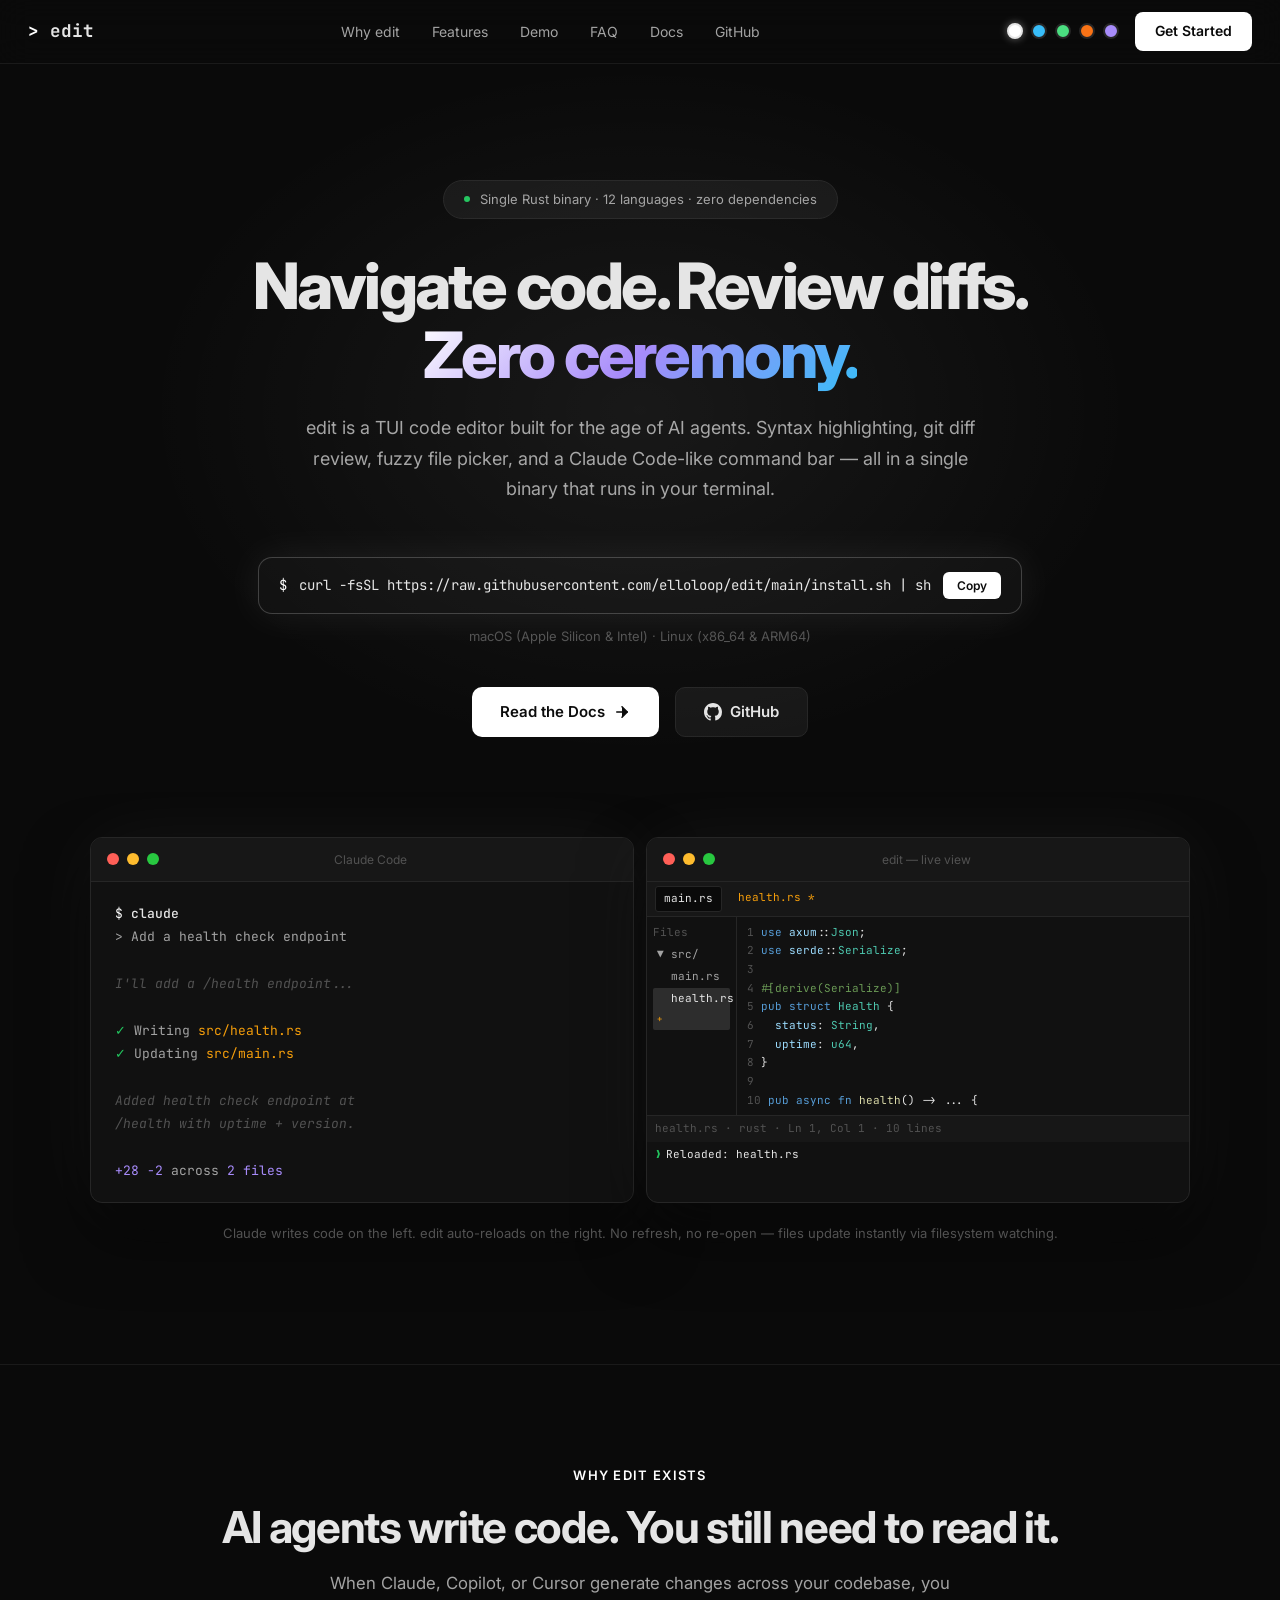
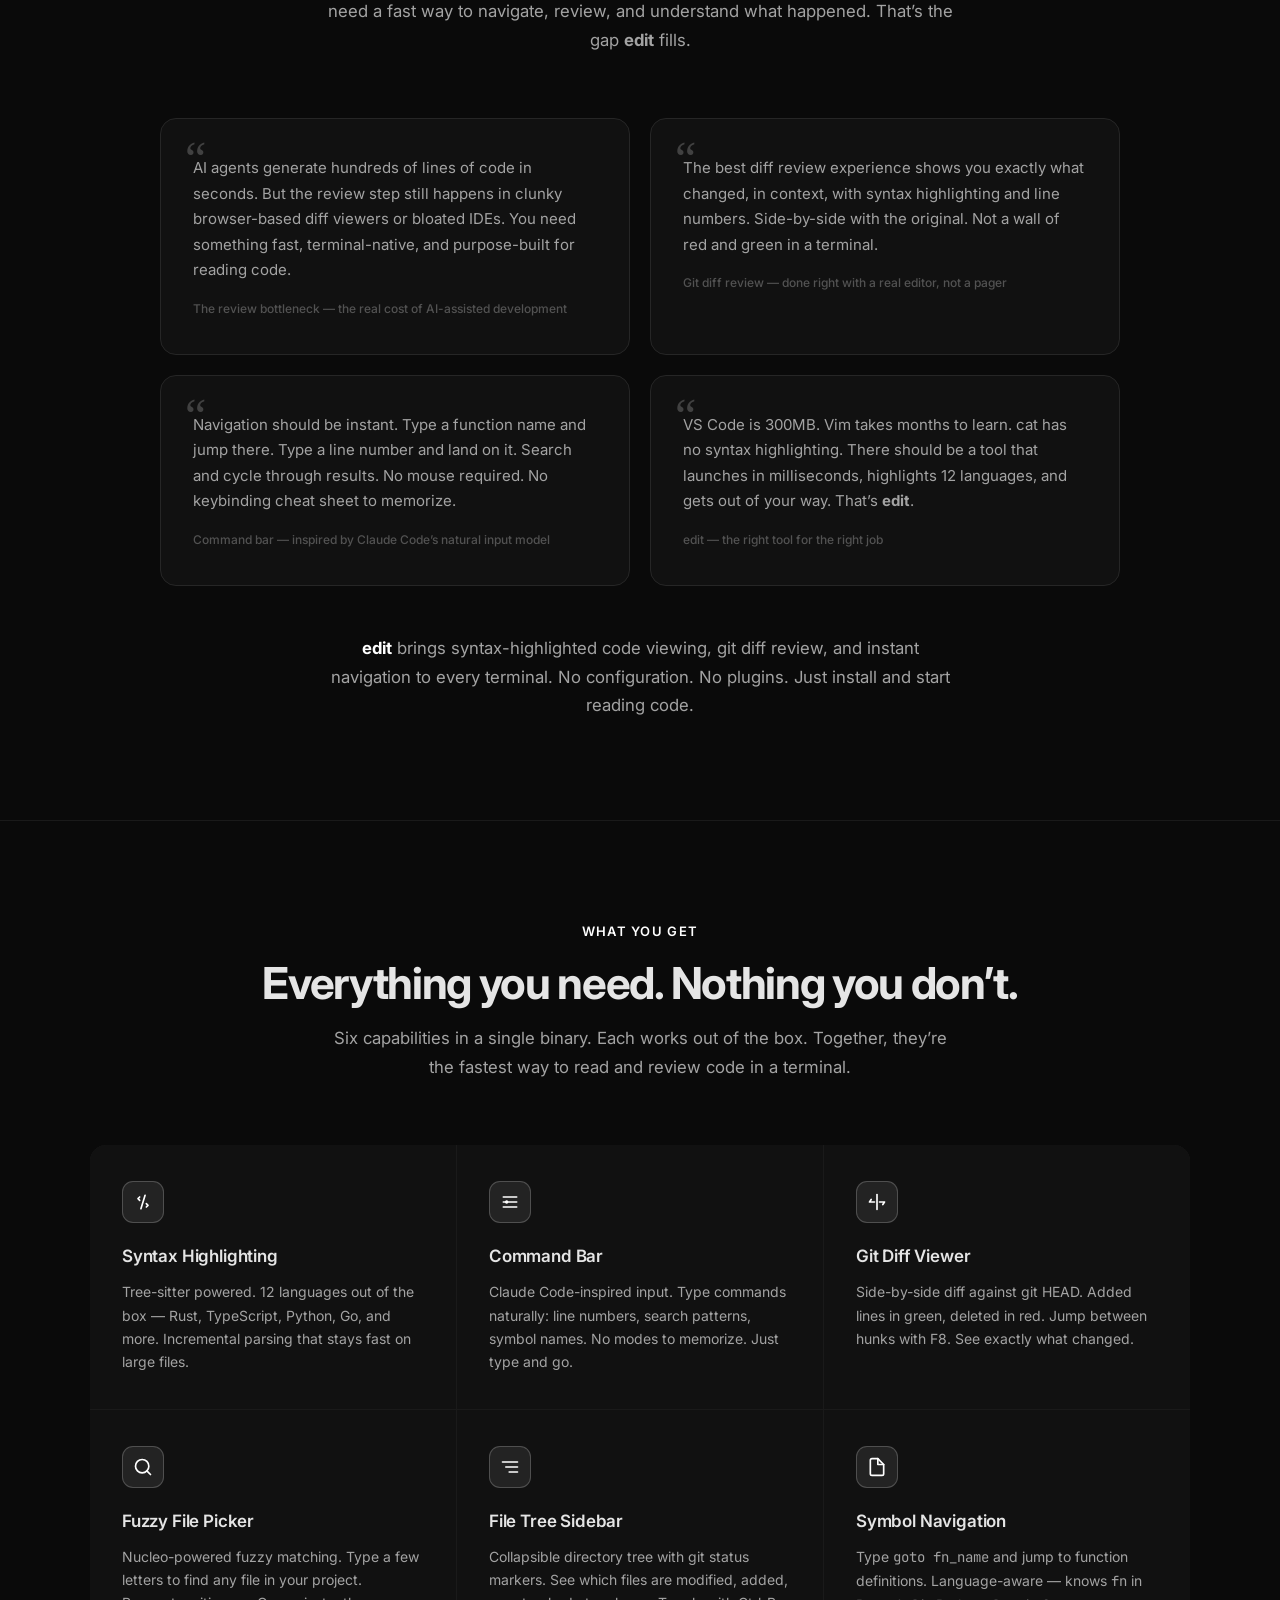
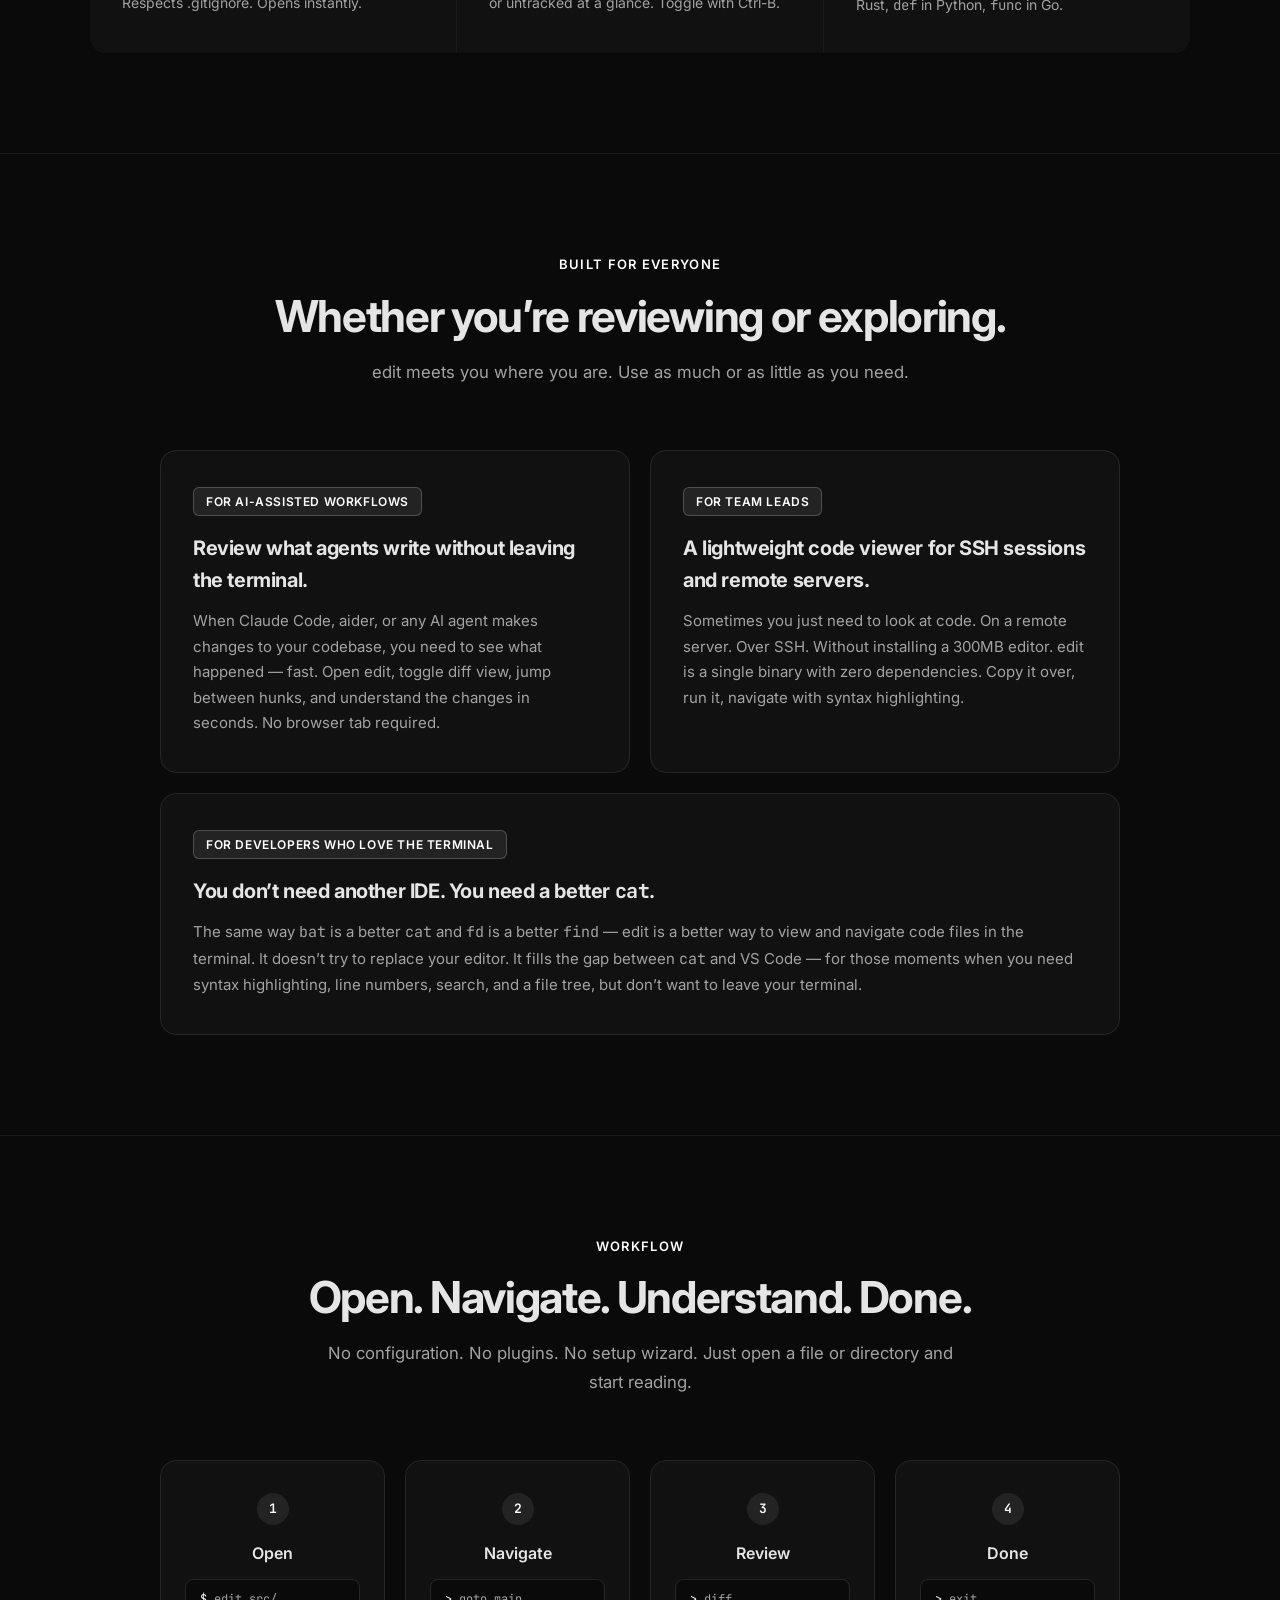
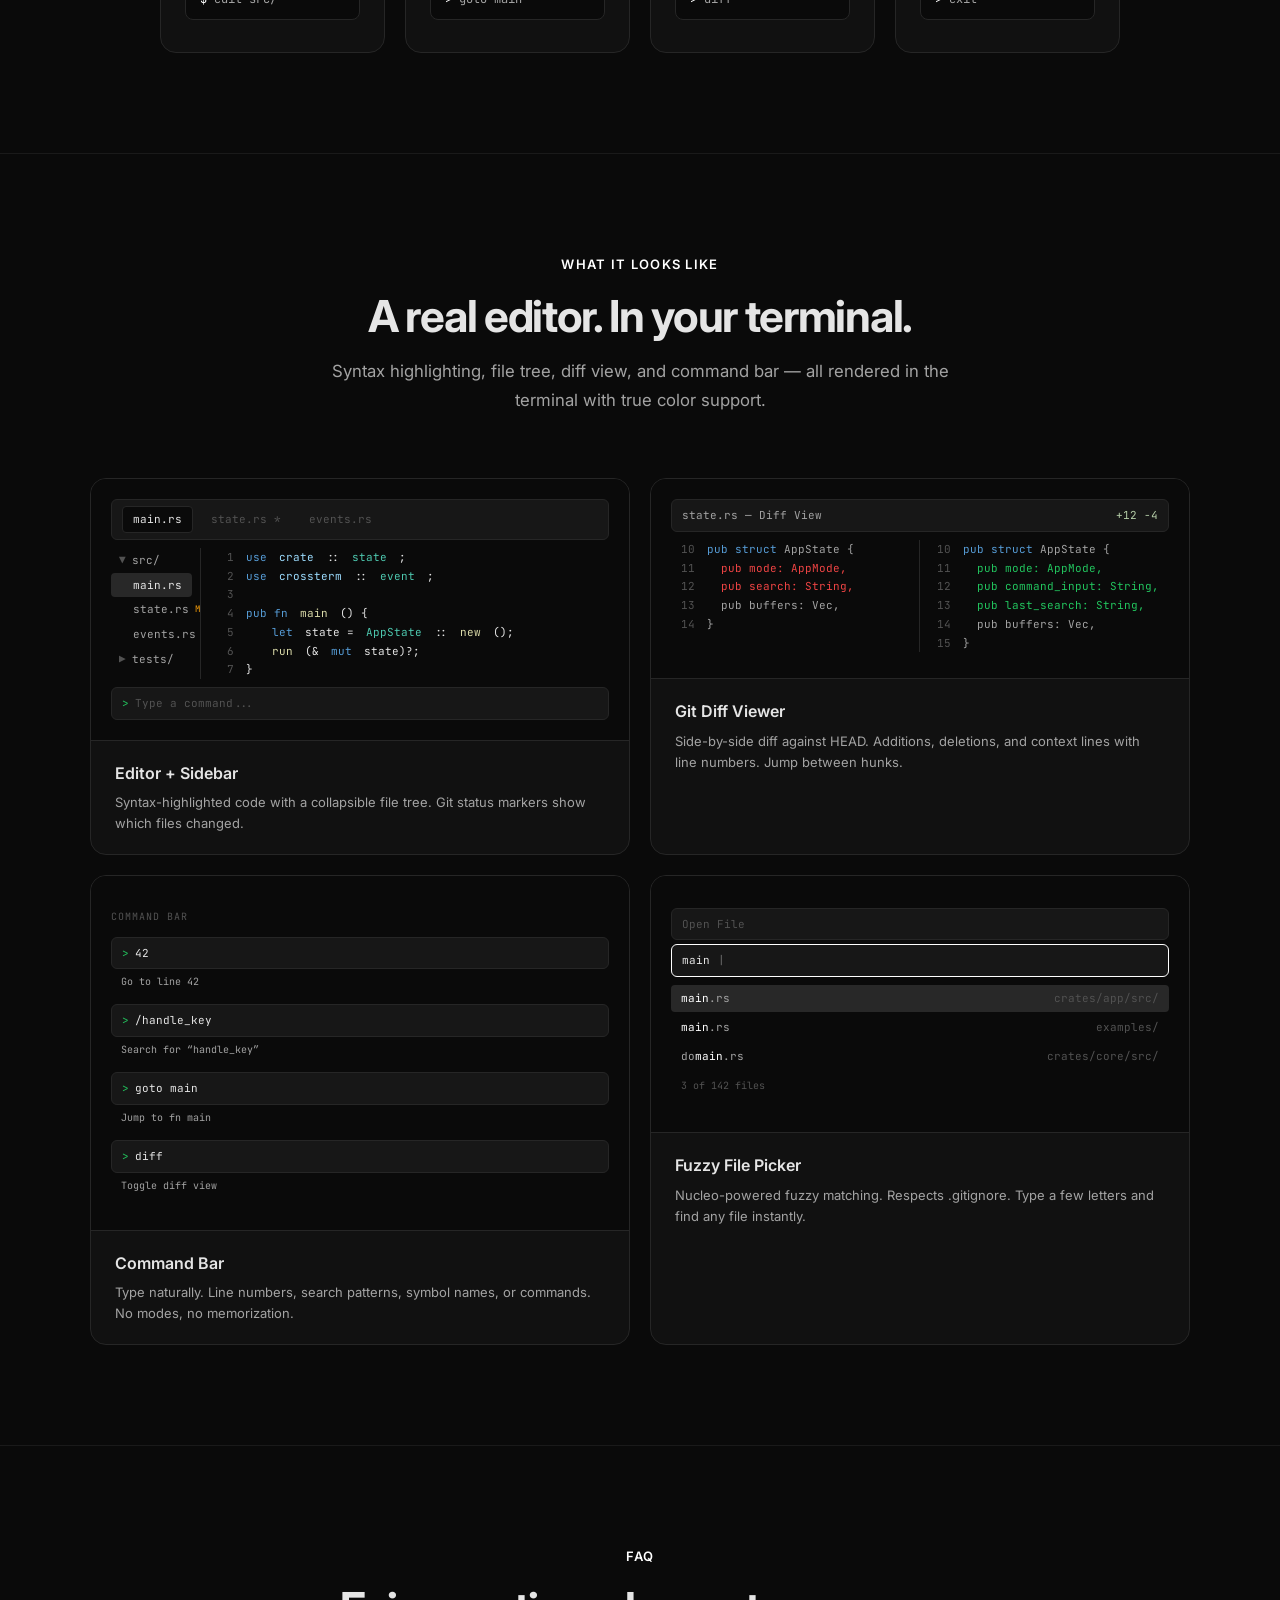
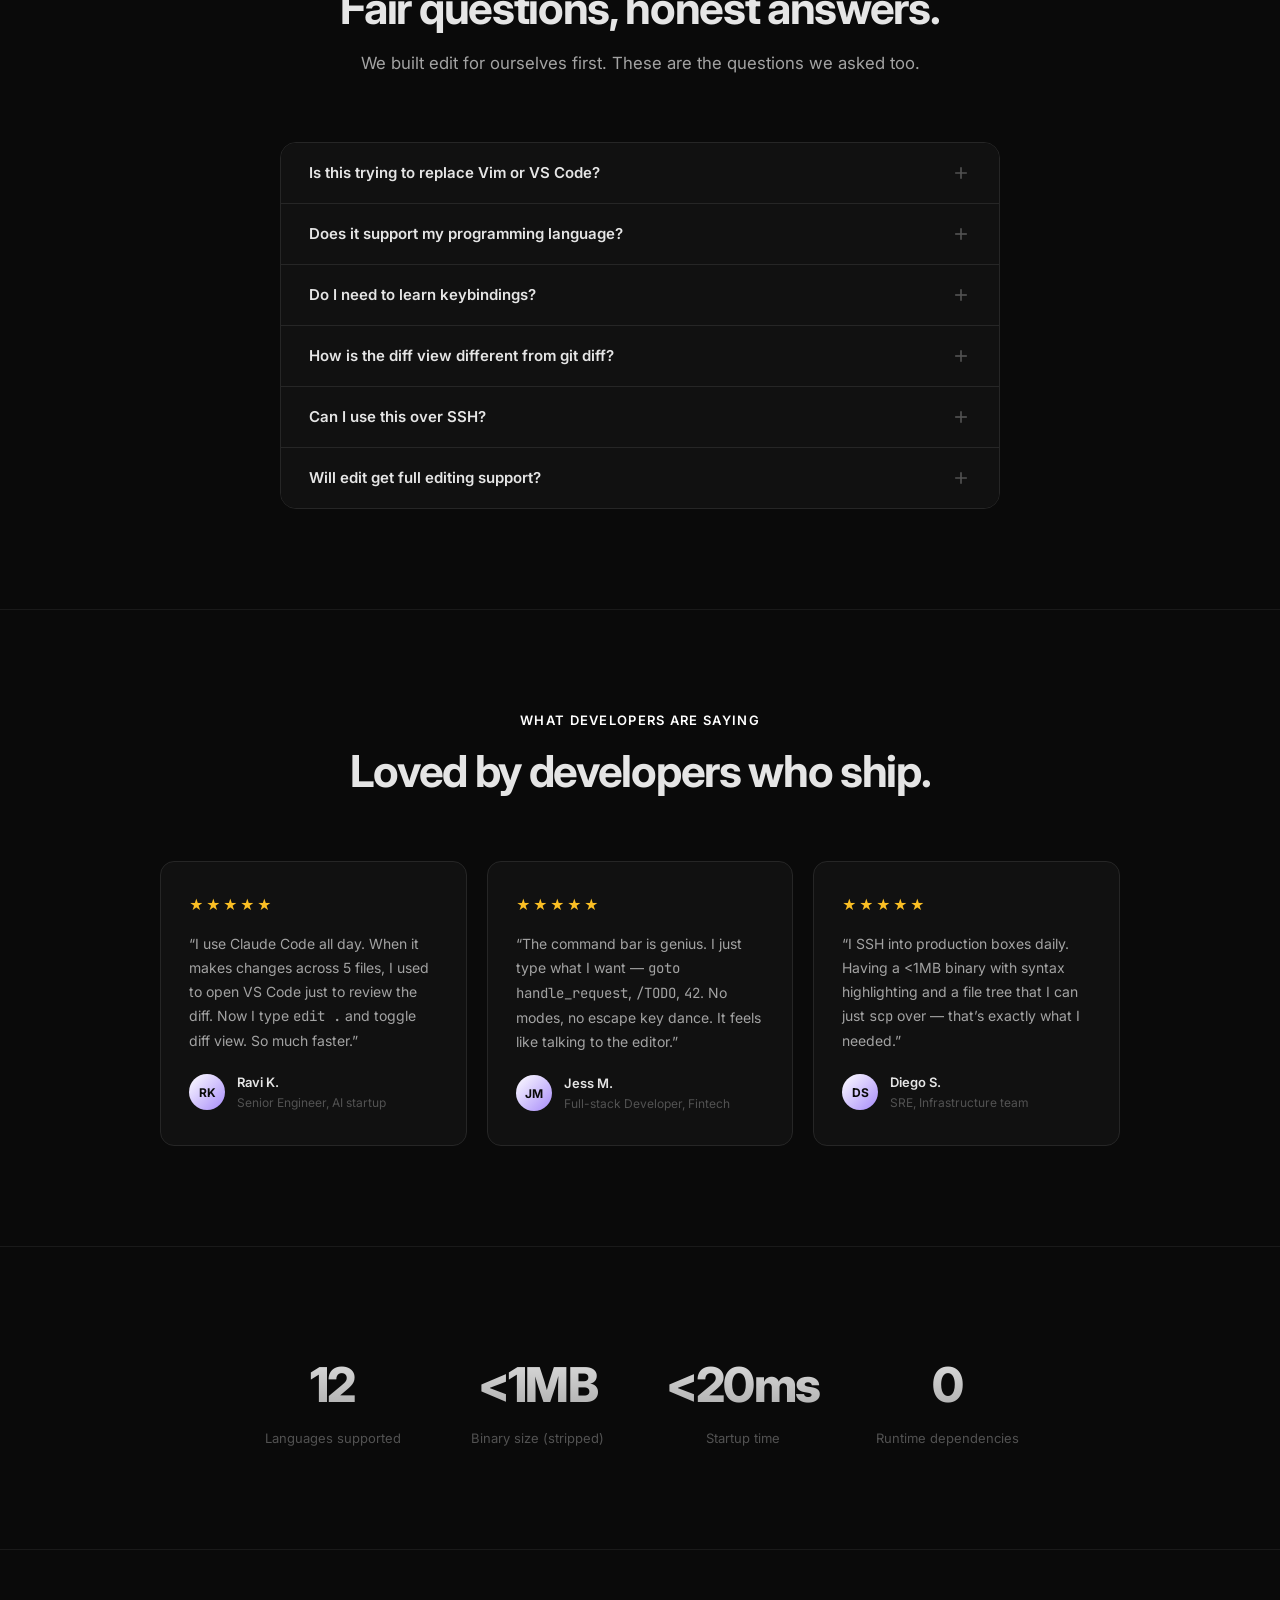
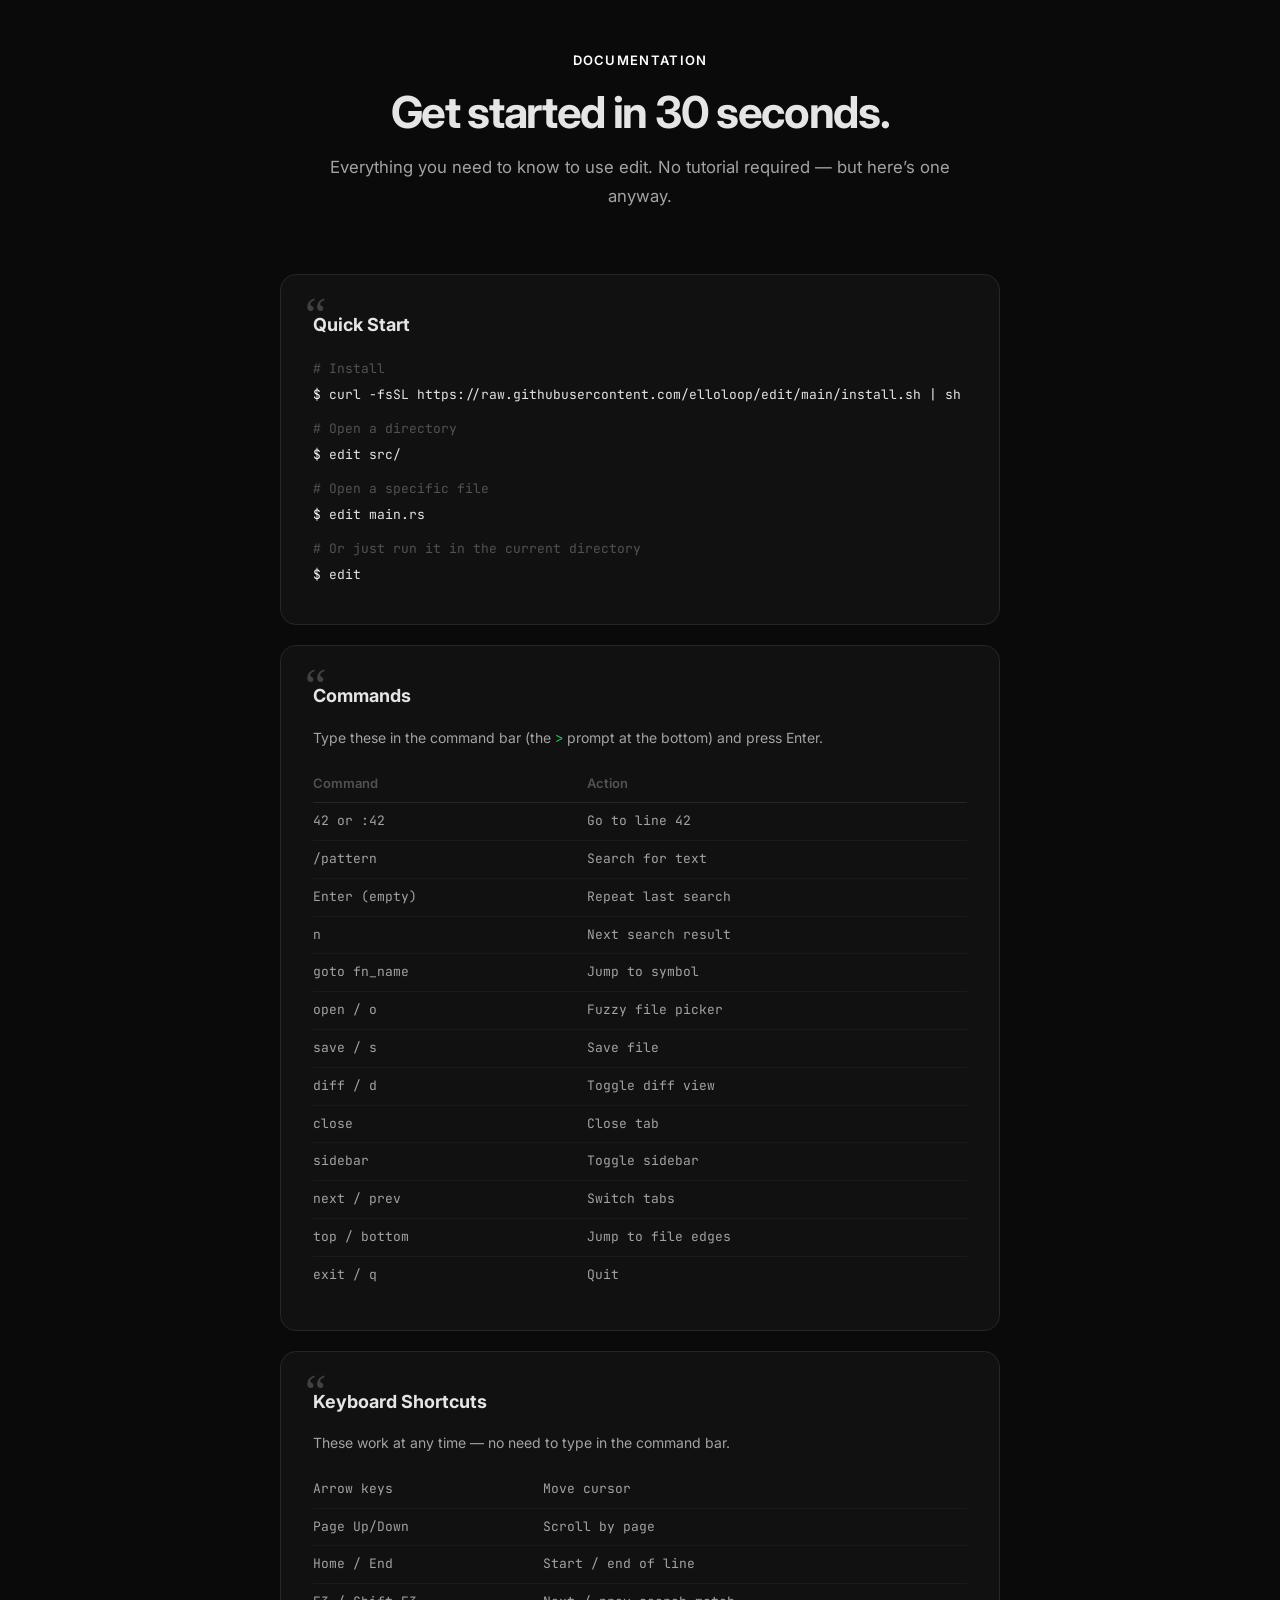
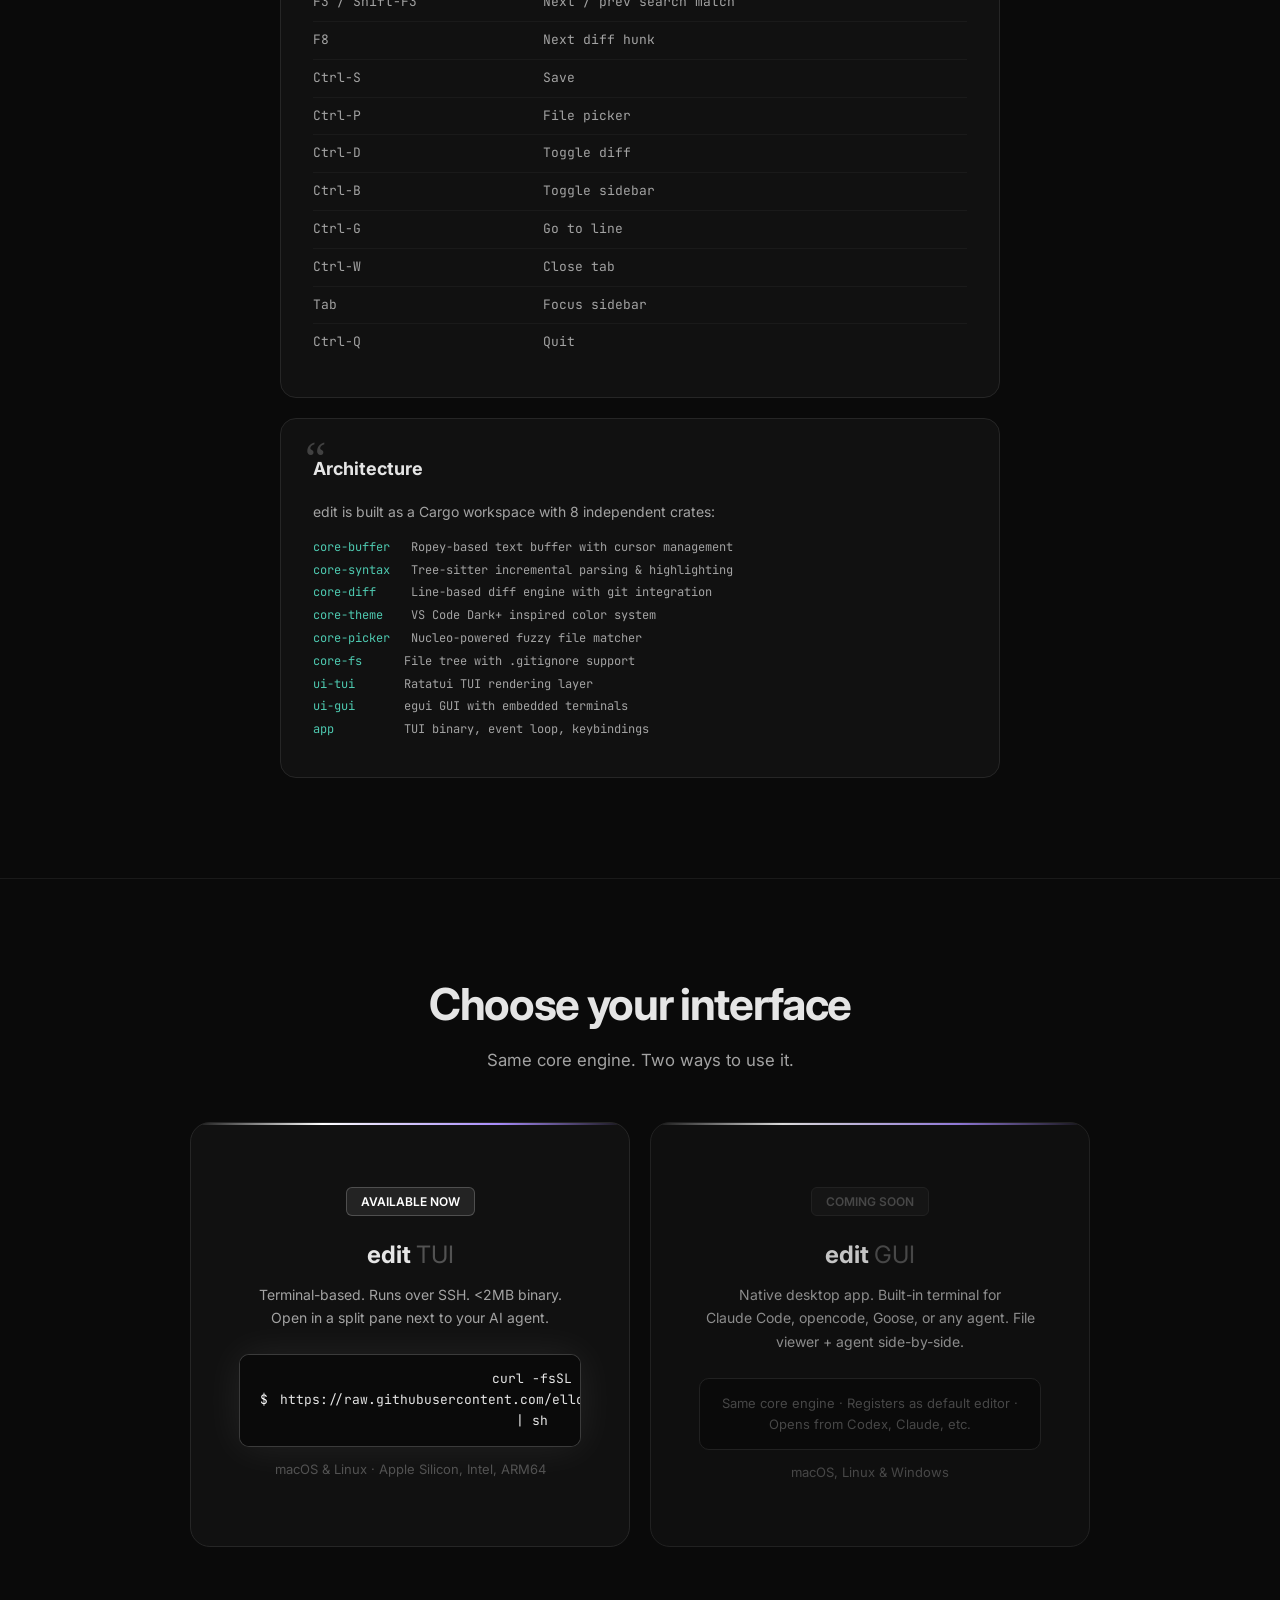
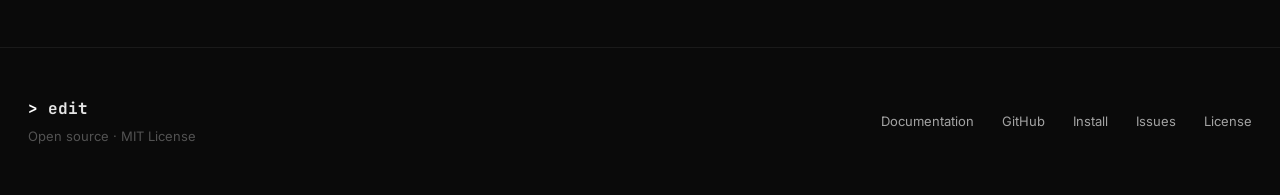
==== commit 165289eb: "deploy: 830713e3972a9b475c55d4cd368c021817dbdf6c" ====
--- a/index.html
+++ b/index.html
@@ -1106,43 +1106,86 @@
   </section>
 
   <!-- ========================================
-       Terminal Demo
+       Side-by-Side Demo — Agent + edit
        ======================================== -->
   <section class="demo-section">
-    <div class="terminal">
-      <div class="terminal-chrome">
-        <span class="terminal-dot red"></span>
-        <span class="terminal-dot yellow"></span>
-        <span class="terminal-dot green"></span>
-        <span class="terminal-title">edit &mdash; Terminal</span>
-        <span style="width: 36px;"></span>
-      </div>
-      <div class="terminal-body">
-        <div class="line" style="animation-delay:0.2s"><span class="t-prompt">$ </span><span class="t-cmd">edit</span> <span class="t-arg">src/</span></div>
-        <div class="line" style="animation-delay:0.8s"><span class="t-dim">&nbsp; ... TUI launches with sidebar + syntax highlighting ...</span></div>
-        <div class="line" style="animation-delay:1.4s">&nbsp;</div>
-        <div class="line" style="animation-delay:1.8s"><span class="t-info">  &gt; </span><span class="t-cmd">open</span></div>
-        <div class="line" style="animation-delay:2.3s"><span class="t-ok">  &check;</span><span class="t-info"> Fuzzy picker &mdash; type to filter 142 files</span></div>
-        <div class="line" style="animation-delay:2.9s"><span class="t-info">    main.rs &middot; keybindings.rs &middot; state.rs &middot; ...</span></div>
-        <div class="line" style="animation-delay:3.4s">&nbsp;</div>
-        <div class="line" style="animation-delay:3.8s"><span class="t-info">  &gt; </span><span class="t-cmd">/handle_key</span></div>
-        <div class="line" style="animation-delay:4.3s"><span class="t-ok">  &check;</span><span class="t-info"> Found 'handle_key'</span></div>
-        <div class="line" style="animation-delay:4.8s"><span class="t-info">    Jumped to </span><span class="t-stat">Ln 6, Col 8</span></div>
-        <div class="line" style="animation-delay:5.4s">&nbsp;</div>
-        <div class="line" style="animation-delay:5.8s"><span class="t-info">  &gt; </span><span class="t-cmd">goto execute_command</span></div>
-        <div class="line" style="animation-delay:6.3s"><span class="t-ok">  &check;</span><span class="t-info"> Found: fn execute_command_input</span></div>
-        <div class="line" style="animation-delay:6.8s"><span class="t-info">    Jumped to </span><span class="t-stat">Ln 168</span></div>
-        <div class="line" style="animation-delay:7.4s">&nbsp;</div>
-        <div class="line" style="animation-delay:7.8s"><span class="t-info">  &gt; </span><span class="t-cmd">diff</span></div>
-        <div class="line" style="animation-delay:8.3s"><span class="t-ok">  &check;</span><span class="t-info"> Diff view on &mdash; side-by-side with git HEAD</span></div>
-        <div class="line" style="animation-delay:8.8s"><span class="t-info">    </span><span class="t-stat">+42 -8</span><span class="t-info"> across </span><span class="t-stat">3 hunks</span></div>
-        <div class="line" style="animation-delay:9.4s">&nbsp;</div>
-        <div class="line" style="animation-delay:9.8s"><span class="t-info">  &gt; </span><span class="t-cmd">save</span></div>
-        <div class="line" style="animation-delay:10.3s"><span class="t-ok">  &check;</span><span class="t-info"> Saved</span></div>
-        <div class="line" style="animation-delay:10.8s">&nbsp;</div>
-        <div class="line" style="animation-delay:11.2s"><span class="t-info">  &gt; </span><span class="t-cmd">exit</span></div>
+    <div style="max-width:1100px; margin:0 auto; display:flex; gap:12px;">
+      <!-- Left: Claude Code / Agent terminal -->
+      <div class="terminal" style="flex:1;">
+        <div class="terminal-chrome">
+          <span class="terminal-dot red"></span>
+          <span class="terminal-dot yellow"></span>
+          <span class="terminal-dot green"></span>
+          <span class="terminal-title">Claude Code</span>
+          <span style="width:36px;"></span>
+        </div>
+        <div class="terminal-body" style="min-height:320px;">
+          <div class="line" style="animation-delay:0.2s"><span class="t-prompt">$ </span><span class="t-cmd">claude</span></div>
+          <div class="line" style="animation-delay:1.0s"><span class="t-info">&gt; Add a health check endpoint</span></div>
+          <div class="line" style="animation-delay:2.0s">&nbsp;</div>
+          <div class="line" style="animation-delay:2.5s"><span class="t-dim">  I'll add a /health endpoint...</span></div>
+          <div class="line" style="animation-delay:3.5s">&nbsp;</div>
+          <div class="line" style="animation-delay:4.0s"><span class="t-ok">  &check;</span> <span class="t-info">Writing </span><span class="t-arg">src/health.rs</span></div>
+          <div class="line" style="animation-delay:5.0s"><span class="t-ok">  &check;</span> <span class="t-info">Updating </span><span class="t-arg">src/main.rs</span></div>
+          <div class="line" style="animation-delay:6.0s">&nbsp;</div>
+          <div class="line" style="animation-delay:6.5s"><span class="t-dim">  Added health check endpoint at</span></div>
+          <div class="line" style="animation-delay:6.5s"><span class="t-dim">  /health with uptime + version.</span></div>
+          <div class="line" style="animation-delay:7.5s">&nbsp;</div>
+          <div class="line" style="animation-delay:8.0s"><span class="t-stat">  +28 -2</span><span class="t-info"> across </span><span class="t-stat">2 files</span></div>
+        </div>
+      </div>
+
+      <!-- Right: edit auto-updating -->
+      <div class="terminal" style="flex:1;">
+        <div class="terminal-chrome">
+          <span class="terminal-dot red"></span>
+          <span class="terminal-dot yellow"></span>
+          <span class="terminal-dot green"></span>
+          <span class="terminal-title">edit &mdash; live view</span>
+          <span style="width:36px;"></span>
+        </div>
+        <div class="terminal-body" style="min-height:320px; padding:0;">
+          <!-- Mock TUI -->
+          <div style="padding:4px 8px; background:var(--ed-bg-tertiary); border-bottom:1px solid var(--ed-border); font-size:0.6875rem; display:flex; gap:8px;">
+            <span style="padding:2px 8px; background:var(--ed-bg); border:1px solid var(--ed-border); border-radius:3px; color:var(--ed-text);">main.rs</span>
+            <span class="line" style="animation-delay:4.5s; padding:2px 8px; color:var(--ed-warning);">health.rs *</span>
+          </div>
+          <div style="display:flex; font-size:0.6875rem;">
+            <!-- Sidebar -->
+            <div style="width:90px; border-right:1px solid var(--ed-border); padding:6px;">
+              <div style="color:var(--ed-text-tertiary); margin-bottom:2px;">Files</div>
+              <div style="color:var(--ed-text-secondary); padding:1px 4px;">&#9660; src/</div>
+              <div style="color:var(--ed-text-secondary); padding:1px 4px;">&nbsp;&nbsp;main.rs</div>
+              <div class="line" style="animation-delay:4.5s; padding:1px 4px; background:color-mix(in srgb, var(--ed-accent) 12%, transparent); color:var(--ed-text); border-radius:2px;">&nbsp;&nbsp;health.rs <span style="color:var(--ed-warning); font-size:0.5625rem;">+</span></div>
+            </div>
+            <!-- Code view -->
+            <div style="flex:1; padding:6px 10px; line-height:1.7;">
+              <div class="line" style="animation-delay:4.5s"><span style="color:var(--ed-text-tertiary)">1 </span><span style="color:var(--syn-keyword)">use</span> <span style="color:var(--syn-variable)">axum</span>::<span style="color:var(--syn-type)">Json</span>;</div>
+              <div class="line" style="animation-delay:4.8s"><span style="color:var(--ed-text-tertiary)">2 </span><span style="color:var(--syn-keyword)">use</span> <span style="color:var(--syn-variable)">serde</span>::<span style="color:var(--syn-type)">Serialize</span>;</div>
+              <div class="line" style="animation-delay:5.1s"><span style="color:var(--ed-text-tertiary)">3 </span></div>
+              <div class="line" style="animation-delay:5.4s"><span style="color:var(--ed-text-tertiary)">4 </span><span style="color:var(--syn-comment)">#[derive(Serialize)]</span></div>
+              <div class="line" style="animation-delay:5.7s"><span style="color:var(--ed-text-tertiary)">5 </span><span style="color:var(--syn-keyword)">pub struct</span> <span style="color:var(--syn-type)">Health</span> {</div>
+              <div class="line" style="animation-delay:6.0s"><span style="color:var(--ed-text-tertiary)">6 </span>&nbsp;&nbsp;<span style="color:var(--syn-variable)">status</span>: <span style="color:var(--syn-type)">String</span>,</div>
+              <div class="line" style="animation-delay:6.3s"><span style="color:var(--ed-text-tertiary)">7 </span>&nbsp;&nbsp;<span style="color:var(--syn-variable)">uptime</span>: <span style="color:var(--syn-type)">u64</span>,</div>
+              <div class="line" style="animation-delay:6.6s"><span style="color:var(--ed-text-tertiary)">8 </span>}</div>
+              <div class="line" style="animation-delay:6.9s"><span style="color:var(--ed-text-tertiary)">9 </span></div>
+              <div class="line" style="animation-delay:7.2s"><span style="color:var(--ed-text-tertiary)">10</span> <span style="color:var(--syn-keyword)">pub async fn</span> <span style="color:var(--syn-function)">health</span>() -&gt; ... {</div>
+            </div>
+          </div>
+          <!-- Command bar -->
+          <div style="border-top:1px solid var(--ed-border); font-size:0.6875rem;">
+            <div style="padding:3px 8px; background:var(--ed-bg-tertiary); color:var(--ed-text-tertiary);">health.rs &middot; rust &middot; Ln 1, Col 1 &middot; 10 lines</div>
+            <div style="padding:3px 8px; display:flex; align-items:center; gap:4px;">
+              <span style="color:var(--ed-success);">&#10095;</span>
+              <span class="line" style="animation-delay:8.5s; color:var(--ed-text);">Reloaded: health.rs</span>
+            </div>
+          </div>
+        </div>
       </div>
     </div>
+    <p style="text-align:center; margin-top:20px; font-size:0.8125rem; color:var(--ed-text-tertiary);">
+      Claude writes code on the left. edit auto-reloads on the right. No refresh, no re-open &mdash; files update instantly via filesystem watching.
+    </p>
   </section>
 
   <!-- ========================================
@@ -1746,8 +1789,9 @@
             <div><span style="color:var(--syn-type);">core-theme</span> &nbsp;&nbsp; VS Code Dark+ inspired color system</div>
             <div><span style="color:var(--syn-type);">core-picker</span> &nbsp; Nucleo-powered fuzzy file matcher</div>
             <div><span style="color:var(--syn-type);">core-fs</span> &nbsp;&nbsp;&nbsp;&nbsp; File tree with .gitignore support</div>
-            <div><span style="color:var(--syn-type);">ui-tui</span> &nbsp;&nbsp;&nbsp;&nbsp;&nbsp; Ratatui rendering layer</div>
-            <div><span style="color:var(--syn-type);">app</span> &nbsp;&nbsp;&nbsp;&nbsp;&nbsp;&nbsp;&nbsp;&nbsp; Main binary, event loop, keybindings</div>
+            <div><span style="color:var(--syn-type);">ui-tui</span> &nbsp;&nbsp;&nbsp;&nbsp;&nbsp; Ratatui TUI rendering layer</div>
+            <div><span style="color:var(--syn-type);">ui-gui</span> &nbsp;&nbsp;&nbsp;&nbsp;&nbsp; egui GUI with embedded terminals</div>
+            <div><span style="color:var(--syn-type);">app</span> &nbsp;&nbsp;&nbsp;&nbsp;&nbsp;&nbsp;&nbsp;&nbsp; TUI binary, event loop, keybindings</div>
           </div>
         </div>
       </div>
@@ -1759,16 +1803,39 @@
        ======================================== -->
   <section class="install-section" id="install">
     <div class="container">
-      <div class="install-block reveal">
-        <h2>Start using edit in 10 seconds</h2>
-        <p class="section-desc">One command. No package manager required.</p>
-        <div style="margin-top:36px;">
-          <div class="install-cmd">
-            <span class="dollar">$</span>
-            <span id="install-text-cta">curl -fsSL https://raw.githubusercontent.com/elloloop/edit/main/install.sh | sh</span>
-            <button class="copy-btn" onclick="copyInstall(this, 'install-text-cta')">Copy</button>
-          </div>
-          <p class="platform-note" style="margin-bottom:0;">Works on macOS (Apple Silicon &amp; Intel) and Linux (x86_64 &amp; ARM64).</p>
+      <div style="max-width:900px; margin:0 auto;">
+        <div style="text-align:center; margin-bottom:48px;" class="reveal">
+          <h2>Choose your interface</h2>
+          <p class="section-desc">Same core engine. Two ways to use it.</p>
+        </div>
+        <div style="display:grid; grid-template-columns:1fr 1fr; gap:20px;">
+          <!-- TUI -->
+          <div class="install-block reveal" style="max-width:none; margin:0;">
+            <div style="display:inline-flex; align-items:center; gap:8px; padding:4px 14px; background:var(--accent-subtle); border:1px solid var(--accent-border); border-radius:6px; font-size:0.75rem; font-weight:600; color:var(--ed-accent); margin-bottom:20px;">AVAILABLE NOW</div>
+            <h3 style="font-size:1.5rem; font-weight:700; margin-bottom:8px;">edit <span style="color:var(--ed-text-tertiary); font-weight:400;">TUI</span></h3>
+            <p style="font-size:0.875rem; color:var(--ed-text-secondary); line-height:1.7; margin-bottom:24px;">
+              Terminal-based. Runs over SSH. &lt;2MB binary.<br>
+              Open in a split pane next to your AI agent.
+            </p>
+            <div class="install-cmd" style="margin-bottom:12px;">
+              <span class="dollar">$</span>
+              <span id="install-text-cta">curl -fsSL https://raw.githubusercontent.com/elloloop/edit/main/install.sh | sh</span>
+              <button class="copy-btn" onclick="copyInstall(this, 'install-text-cta')">Copy</button>
+            </div>
+            <p class="platform-note" style="margin-bottom:0;">macOS &amp; Linux &middot; Apple Silicon, Intel, ARM64</p>
+          </div>
+          <!-- GUI -->
+          <div class="install-block reveal" style="max-width:none; margin:0; opacity:0.85;">
+            <div style="display:inline-flex; align-items:center; gap:8px; padding:4px 14px; background:var(--ed-bg-tertiary); border:1px solid var(--ed-border); border-radius:6px; font-size:0.75rem; font-weight:600; color:var(--ed-text-tertiary); margin-bottom:20px;">COMING SOON</div>
+            <h3 style="font-size:1.5rem; font-weight:700; margin-bottom:8px;">edit <span style="color:var(--ed-text-tertiary); font-weight:400;">GUI</span></h3>
+            <p style="font-size:0.875rem; color:var(--ed-text-secondary); line-height:1.7; margin-bottom:24px;">
+              Native desktop app. Built-in terminal for Claude&nbsp;Code, opencode, Goose, or any agent. File viewer + agent side-by-side.
+            </p>
+            <div style="padding:14px 20px; background:var(--ed-bg); border:1px solid var(--ed-border); border-radius:10px; font-size:0.8125rem; color:var(--ed-text-tertiary); margin-bottom:12px;">
+              Same core engine &middot; Registers as default editor &middot; Opens from Codex, Claude, etc.
+            </div>
+            <p class="platform-note" style="margin-bottom:0;">macOS, Linux &amp; Windows</p>
+          </div>
         </div>
       </div>
     </div>
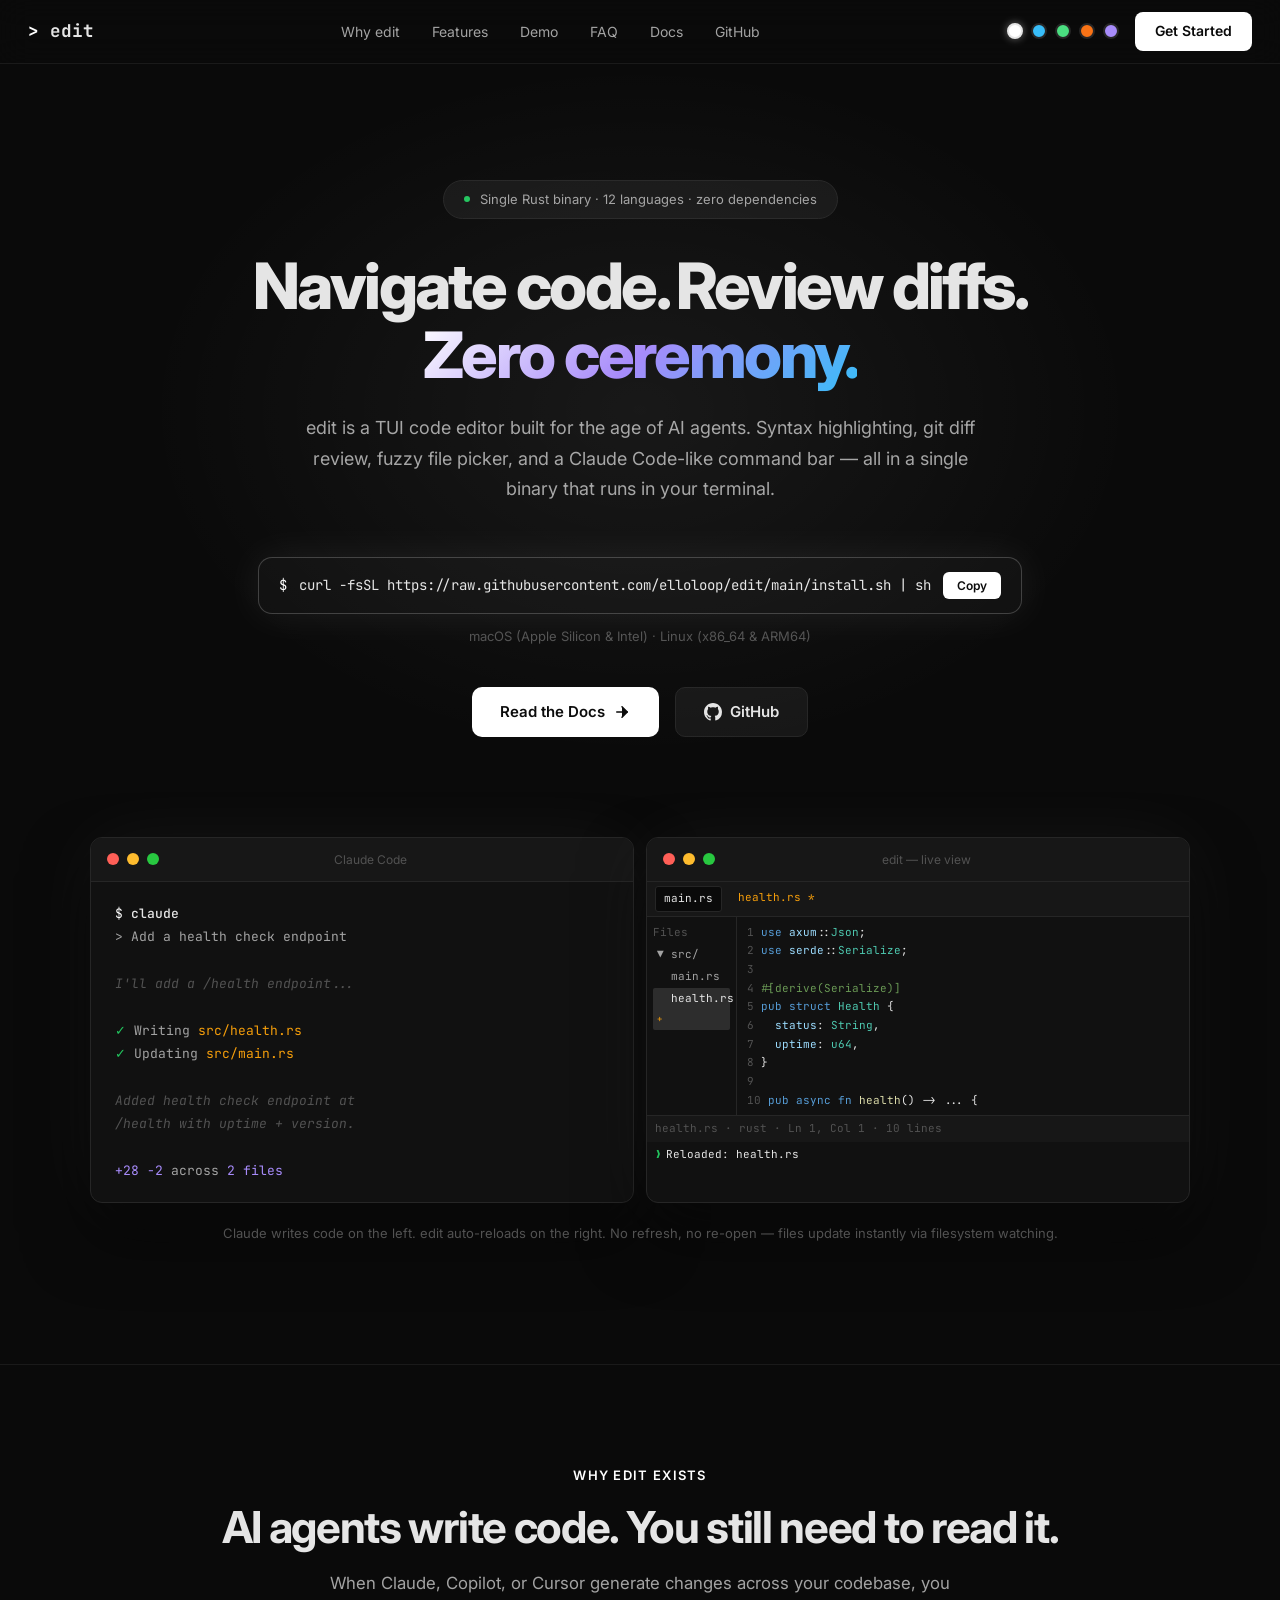
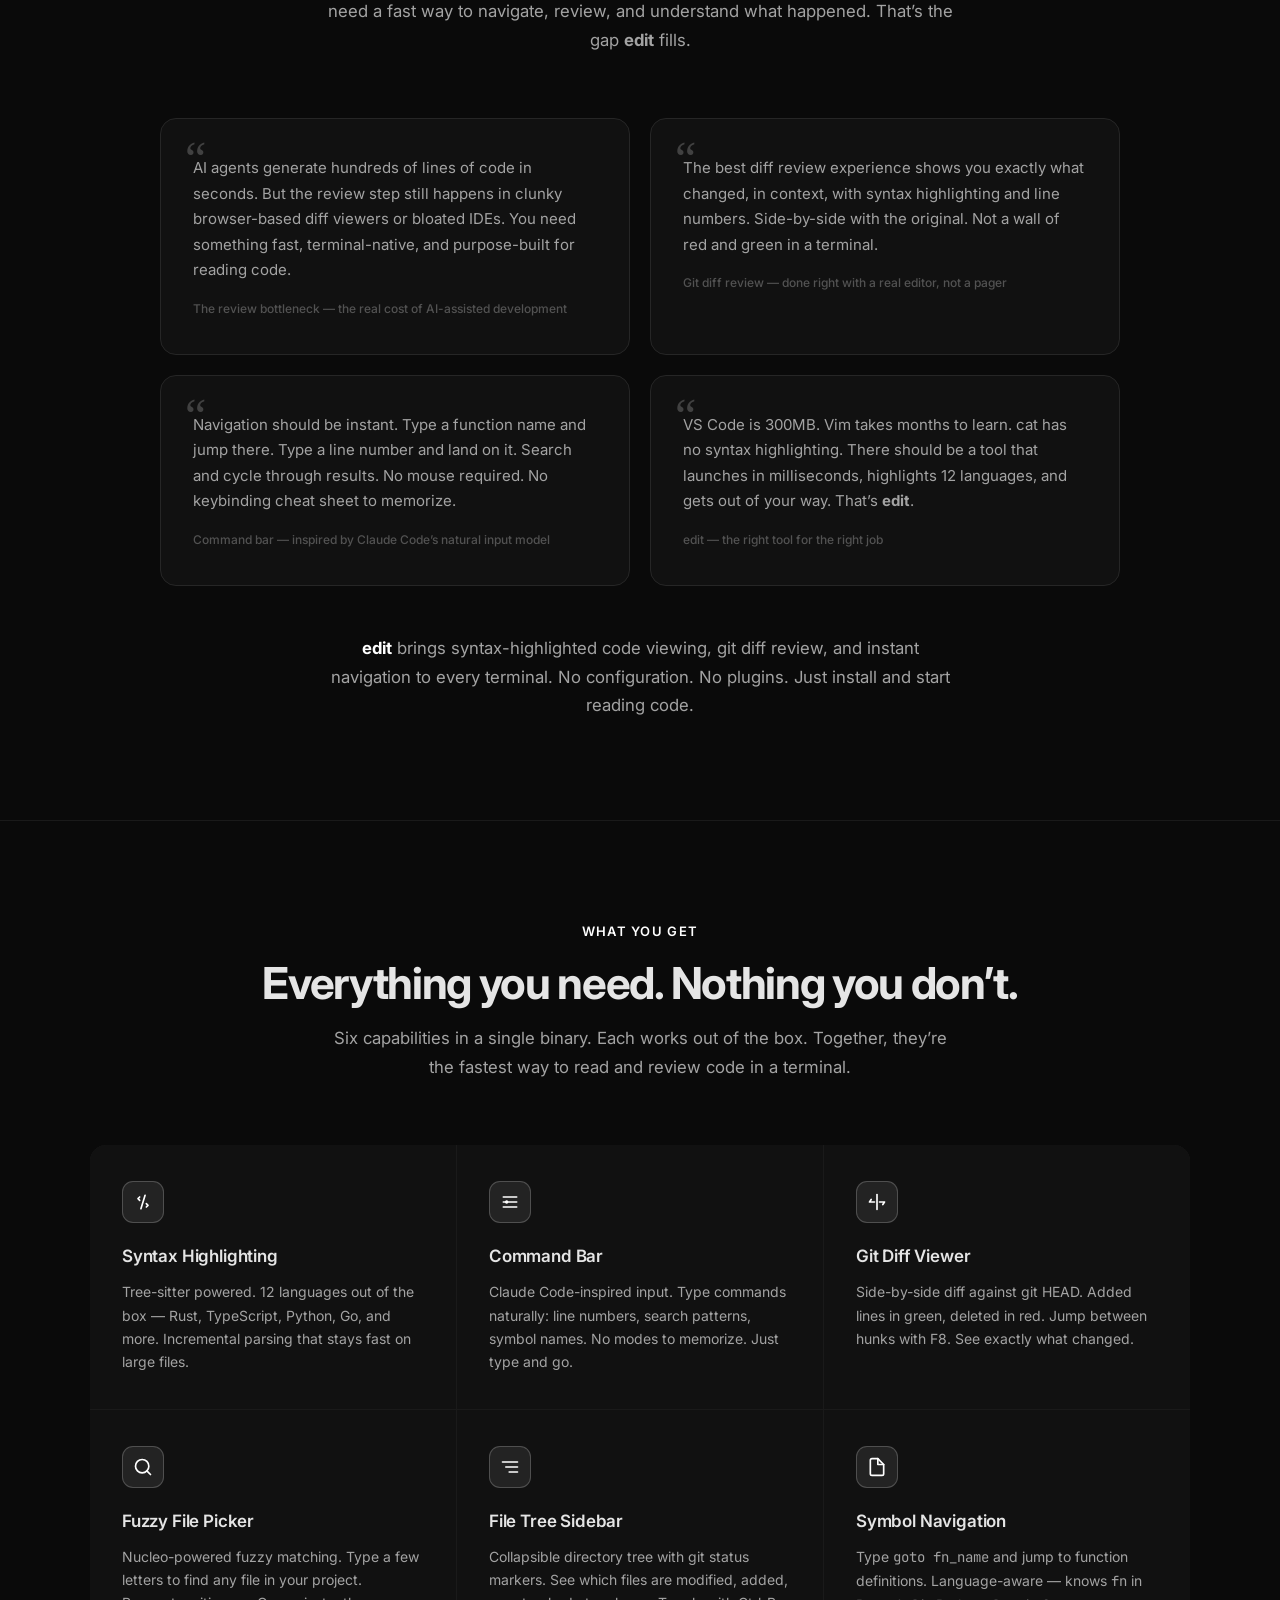
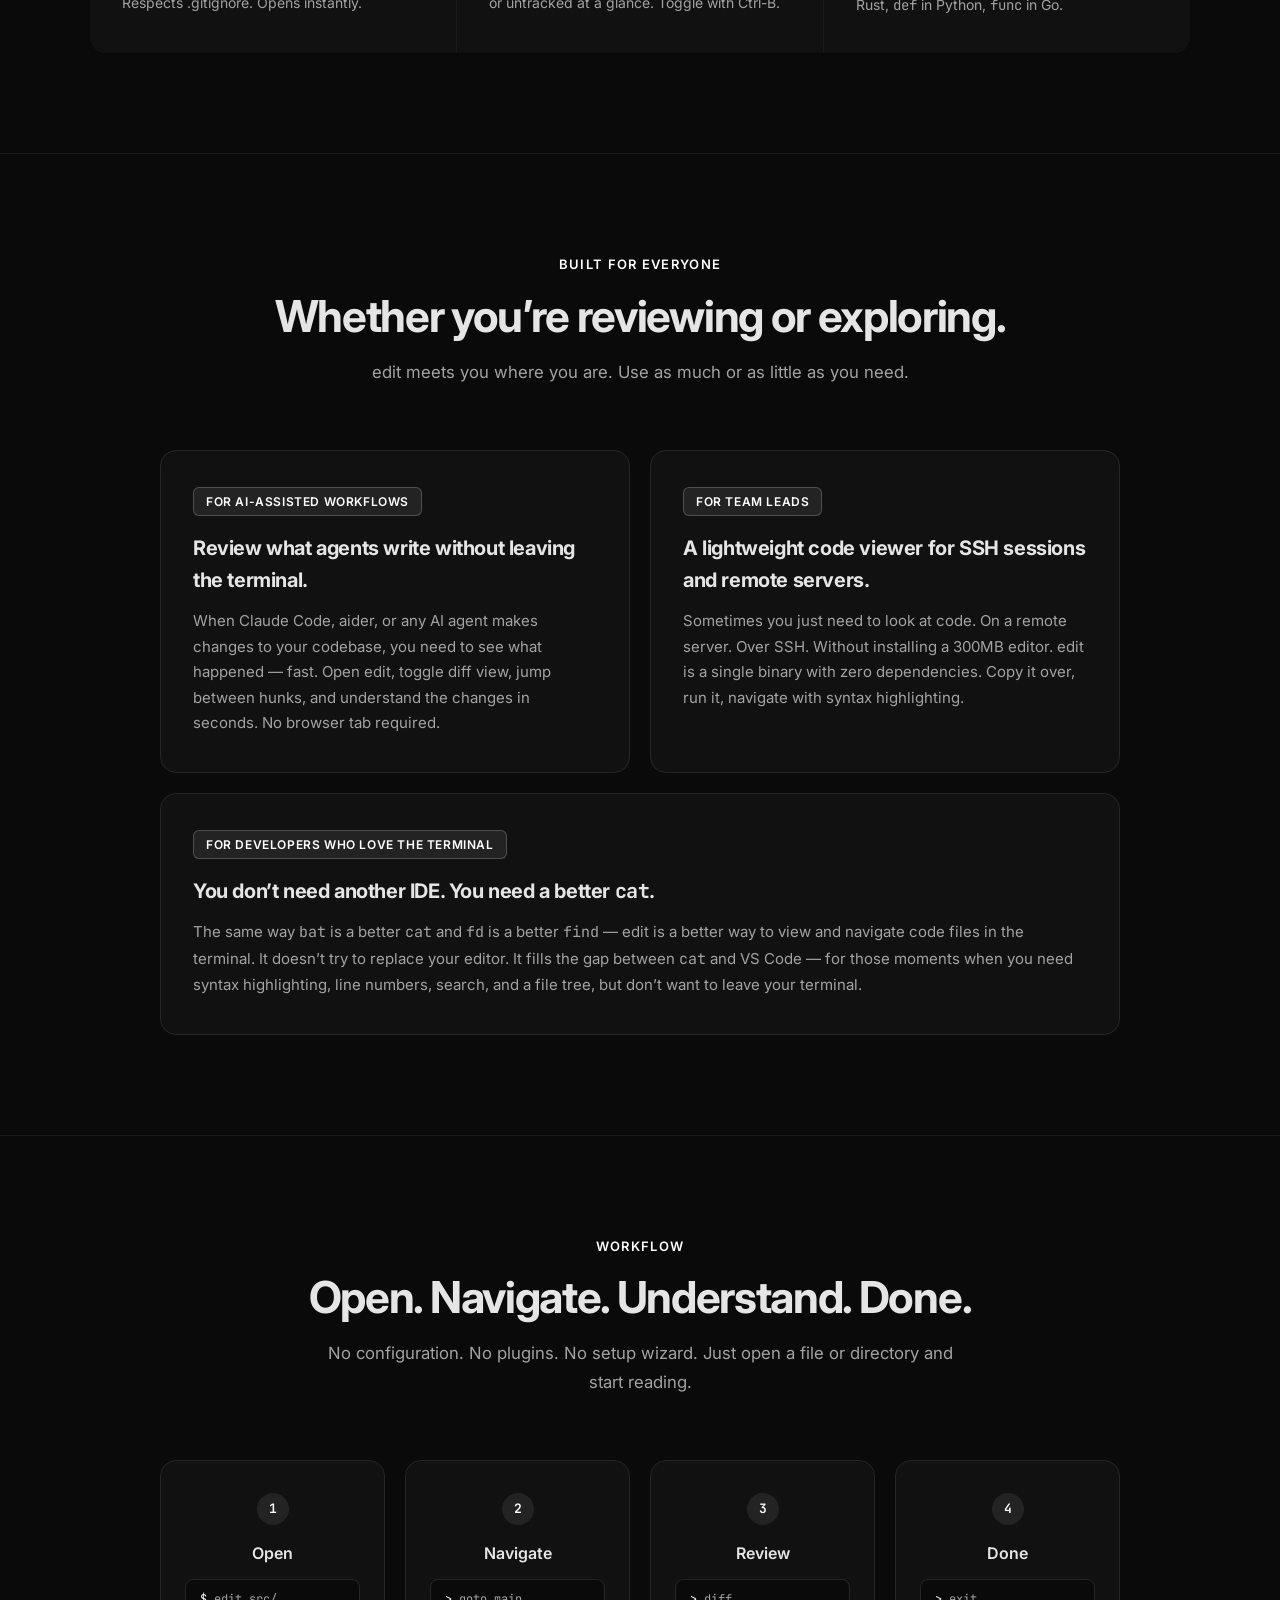
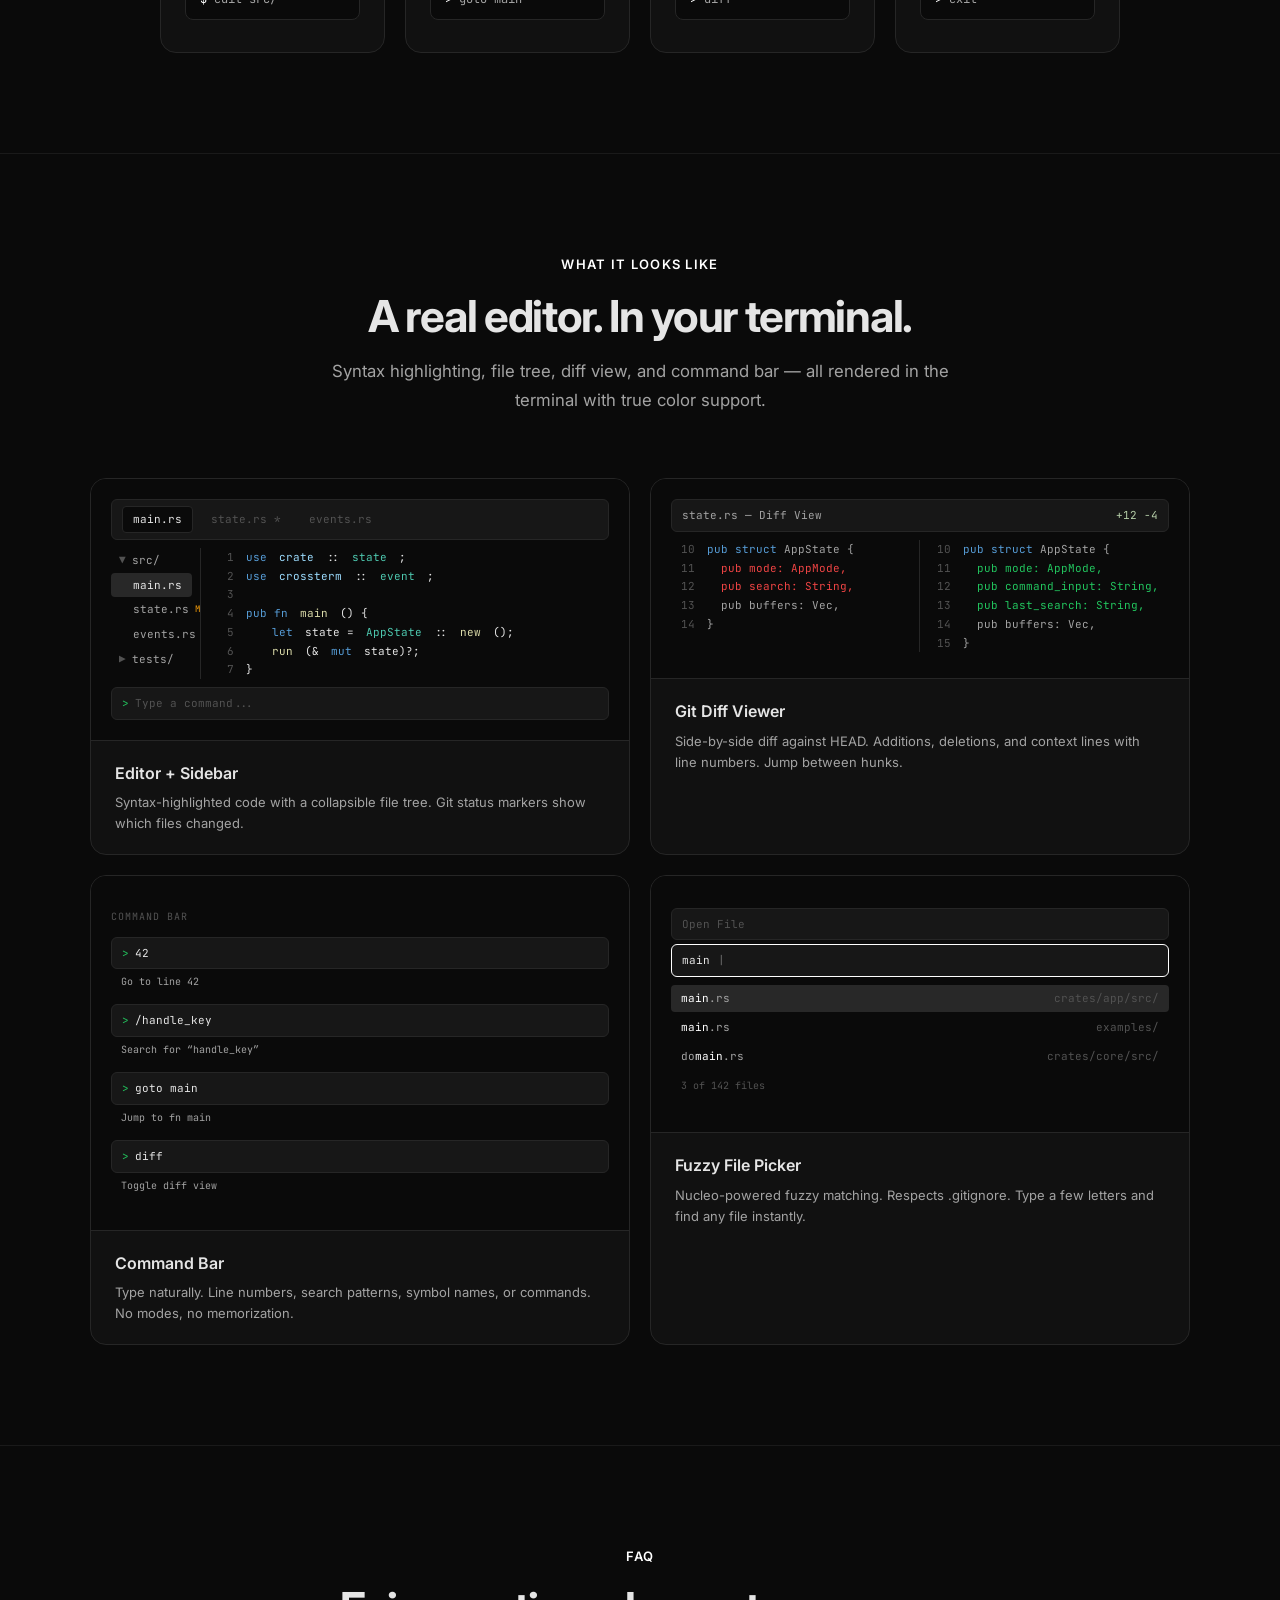
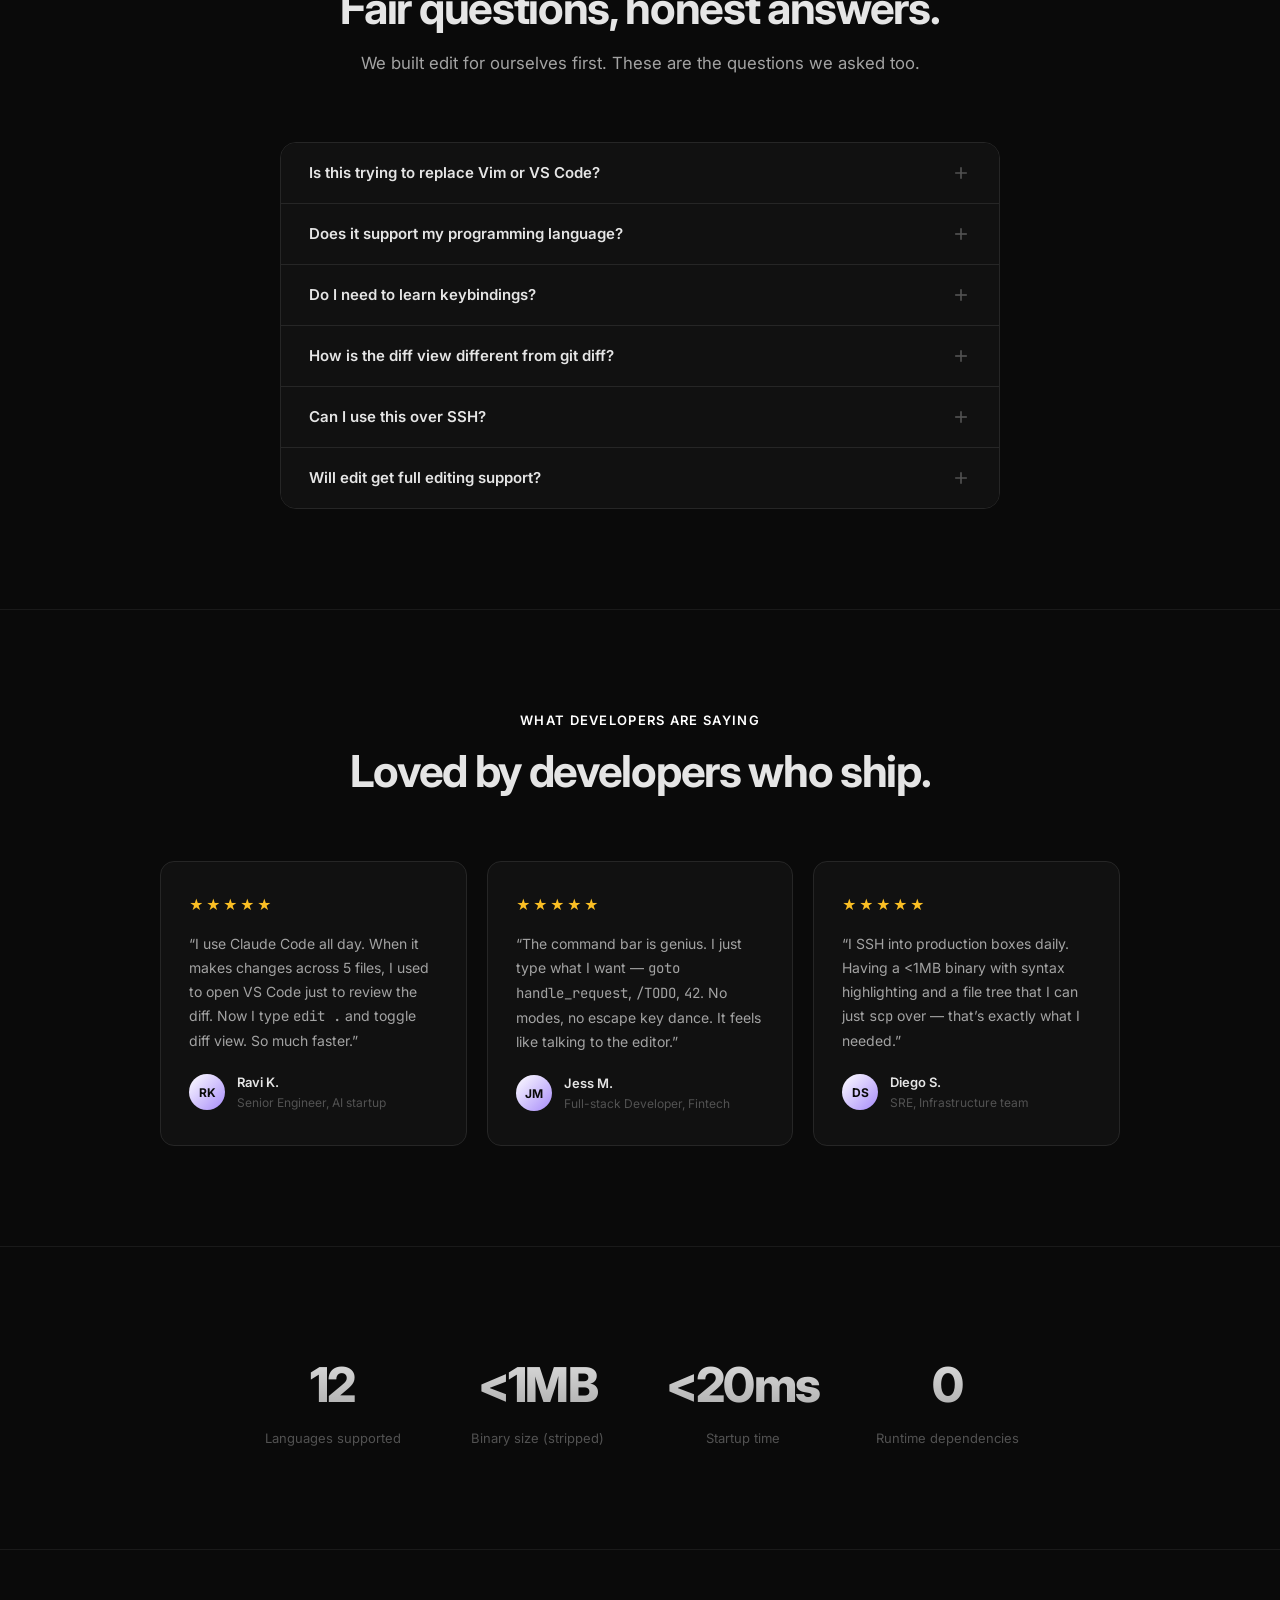
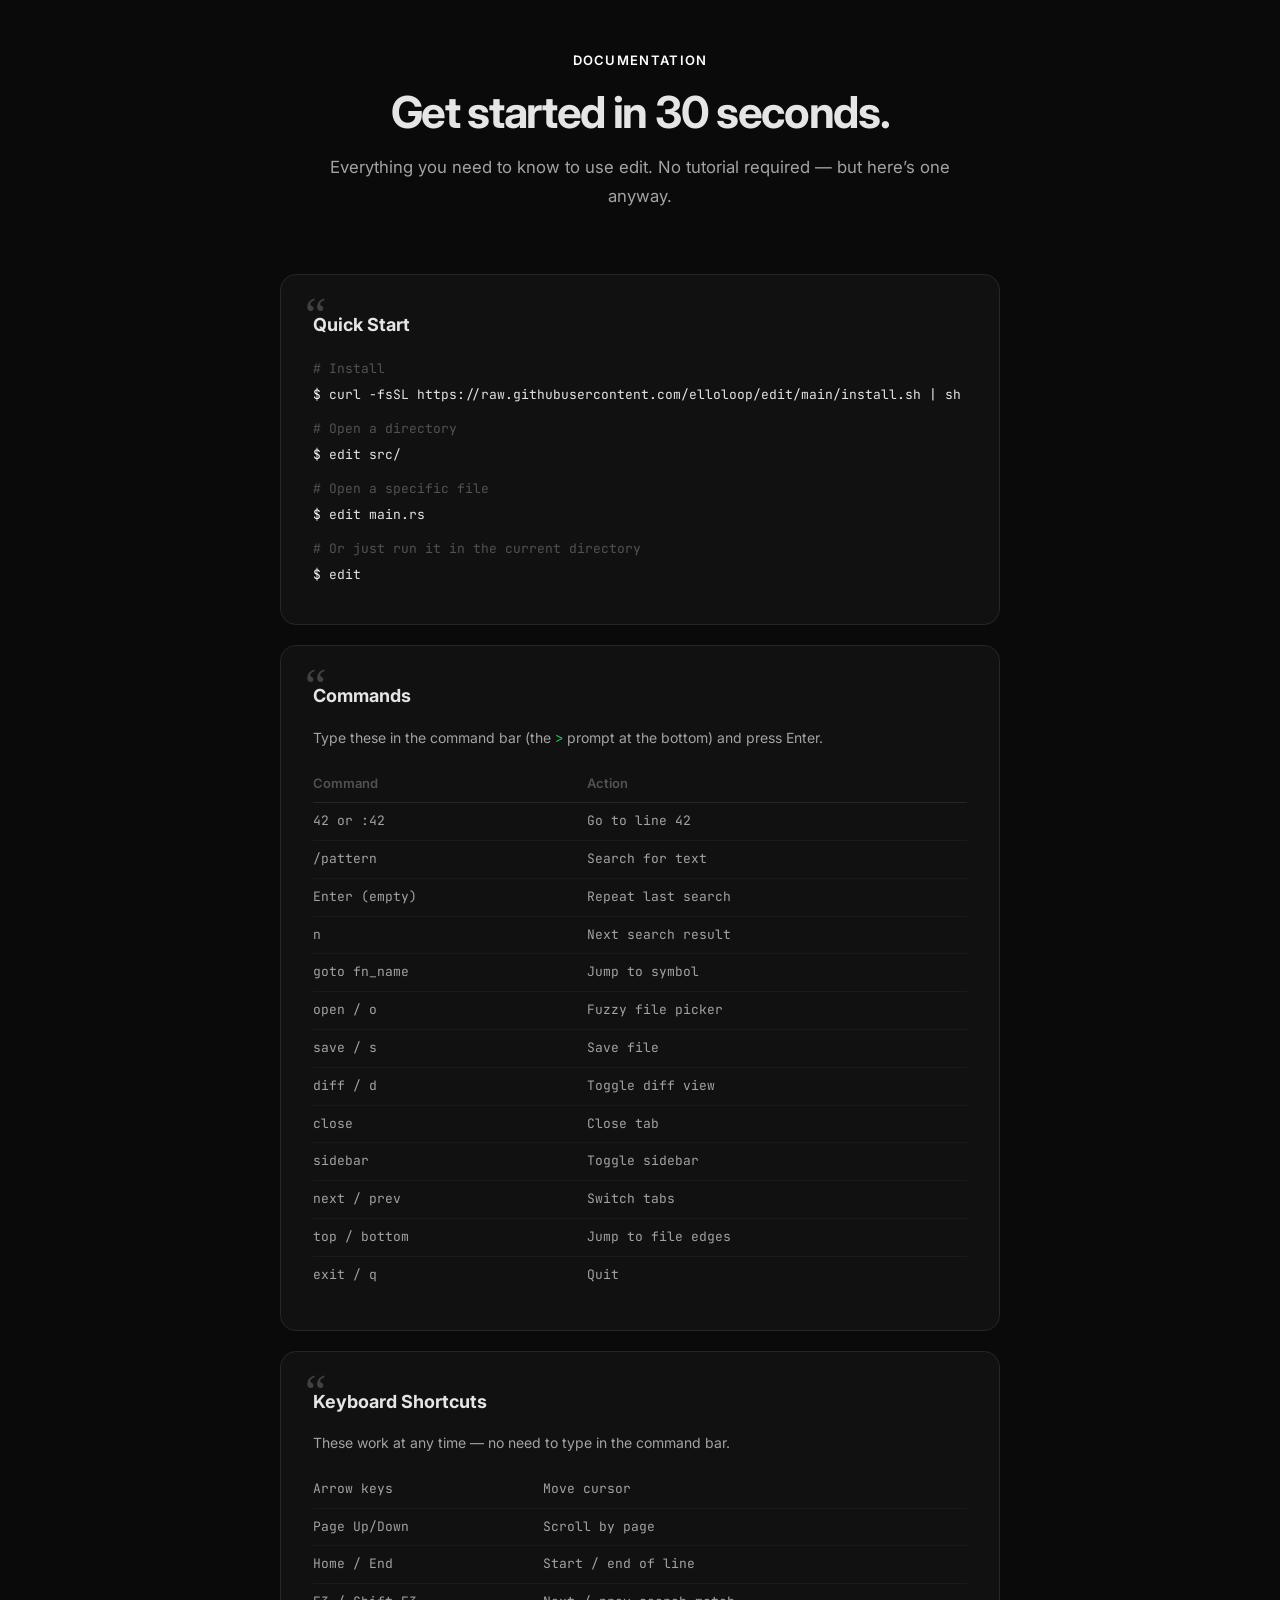
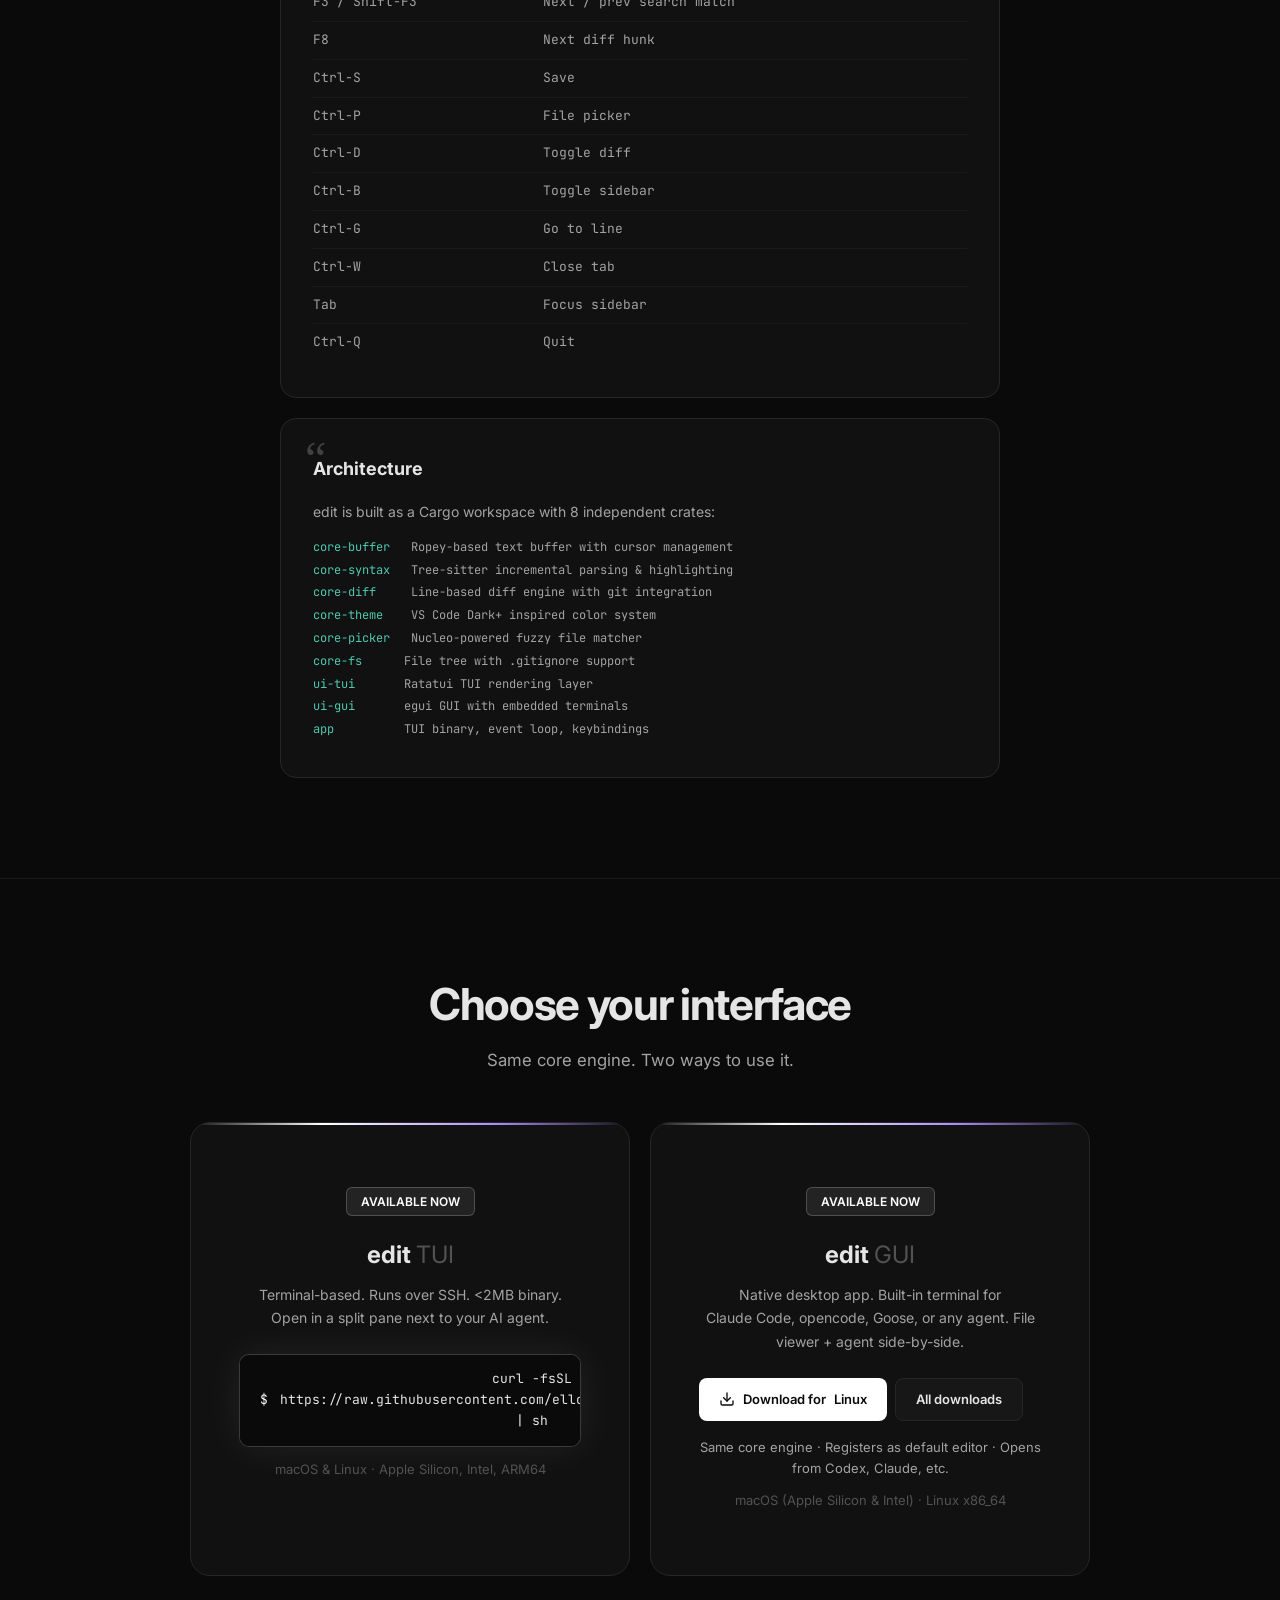
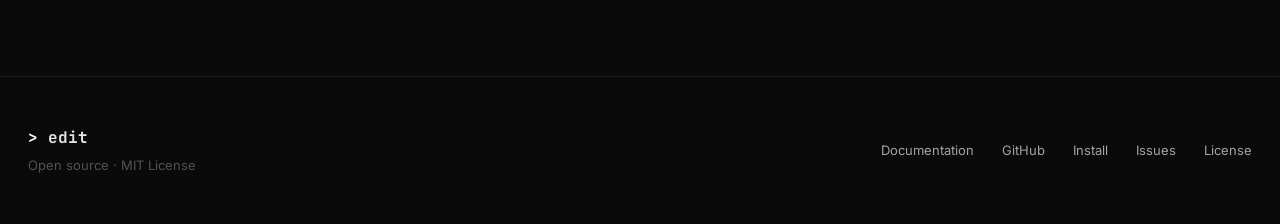
==== commit 941bab7f: "deploy: c0efb08239265bdad244f8ca917a602bb67f6471" ====
--- a/index.html
+++ b/index.html
@@ -1825,16 +1825,25 @@
             <p class="platform-note" style="margin-bottom:0;">macOS &amp; Linux &middot; Apple Silicon, Intel, ARM64</p>
           </div>
           <!-- GUI -->
-          <div class="install-block reveal" style="max-width:none; margin:0; opacity:0.85;">
-            <div style="display:inline-flex; align-items:center; gap:8px; padding:4px 14px; background:var(--ed-bg-tertiary); border:1px solid var(--ed-border); border-radius:6px; font-size:0.75rem; font-weight:600; color:var(--ed-text-tertiary); margin-bottom:20px;">COMING SOON</div>
+          <div class="install-block reveal" style="max-width:none; margin:0;">
+            <div style="display:inline-flex; align-items:center; gap:8px; padding:4px 14px; background:var(--accent-subtle); border:1px solid var(--accent-border); border-radius:6px; font-size:0.75rem; font-weight:600; color:var(--ed-accent); margin-bottom:20px;">AVAILABLE NOW</div>
             <h3 style="font-size:1.5rem; font-weight:700; margin-bottom:8px;">edit <span style="color:var(--ed-text-tertiary); font-weight:400;">GUI</span></h3>
             <p style="font-size:0.875rem; color:var(--ed-text-secondary); line-height:1.7; margin-bottom:24px;">
               Native desktop app. Built-in terminal for Claude&nbsp;Code, opencode, Goose, or any agent. File viewer + agent side-by-side.
             </p>
-            <div style="padding:14px 20px; background:var(--ed-bg); border:1px solid var(--ed-border); border-radius:10px; font-size:0.8125rem; color:var(--ed-text-tertiary); margin-bottom:12px;">
+            <div style="display:flex; flex-wrap:wrap; gap:8px; margin-bottom:16px;">
+              <a href="https://github.com/elloloop/edit/releases/latest" class="btn-primary" style="font-size:0.8125rem; padding:10px 20px; border-radius:8px;" id="gui-download-btn">
+                <svg style="width:16px;height:16px;" viewBox="0 0 24 24" fill="none" stroke="currentColor" stroke-width="2" stroke-linecap="round" stroke-linejoin="round"><path d="M21 15v4a2 2 0 0 1-2 2H5a2 2 0 0 1-2-2v-4"/><polyline points="7 10 12 15 17 10"/><line x1="12" y1="15" x2="12" y2="3"/></svg>
+                Download for <span id="gui-platform-label">your platform</span>
+              </a>
+              <a href="https://github.com/elloloop/edit/releases/latest" class="btn-secondary" style="font-size:0.8125rem; padding:10px 20px; border-radius:8px;">
+                All downloads
+              </a>
+            </div>
+            <p style="font-size:0.8125rem; color:var(--ed-text-secondary); margin-bottom:12px;">
               Same core engine &middot; Registers as default editor &middot; Opens from Codex, Claude, etc.
-            </div>
-            <p class="platform-note" style="margin-bottom:0;">macOS, Linux &amp; Windows</p>
+            </p>
+            <p class="platform-note" style="margin-bottom:0;">macOS (Apple Silicon &amp; Intel) &middot; Linux x86_64</p>
           </div>
         </div>
       </div>
@@ -1887,6 +1896,49 @@
       });
     });
 
+    // Auto-detect platform for GUI download button
+    (function() {
+      const btn = document.getElementById('gui-download-btn');
+      const label = document.getElementById('gui-platform-label');
+      if (!btn || !label) return;
+
+      const ua = navigator.userAgent.toLowerCase();
+      const platform = navigator.platform || '';
+      let target = null;
+      let name = 'your platform';
+
+      if (ua.includes('mac') || platform.includes('Mac')) {
+        // Check Apple Silicon vs Intel
+        // navigator.userAgent can't reliably detect this, so we default to arm64
+        // since most modern Macs are Apple Silicon
+        target = 'aarch64-apple-darwin';
+        name = 'macOS';
+        // Try to detect Intel
+        if (platform === 'MacIntel' && !navigator.userAgent.includes('ARM')) {
+          // Could be Rosetta, but default to native
+          target = 'aarch64-apple-darwin';
+          name = 'macOS (Apple Silicon)';
+        }
+      } else if (ua.includes('linux')) {
+        target = 'x86_64-unknown-linux-gnu';
+        name = 'Linux';
+      }
+
+      if (target) {
+        label.textContent = name;
+        // Set direct download URL — will resolve to latest release asset
+        fetch('https://api.github.com/repos/elloloop/edit/releases/latest')
+          .then(r => r.json())
+          .then(data => {
+            const asset = (data.assets || []).find(a => a.name === 'edit-gui-' + target + '.tar.gz');
+            if (asset) {
+              btn.href = asset.browser_download_url;
+            }
+          })
+          .catch(() => {}); // Fallback: keep linking to releases page
+      }
+    })();
+
     // Scroll reveal
     const observer = new IntersectionObserver((entries) => {
       entries.forEach(entry => {
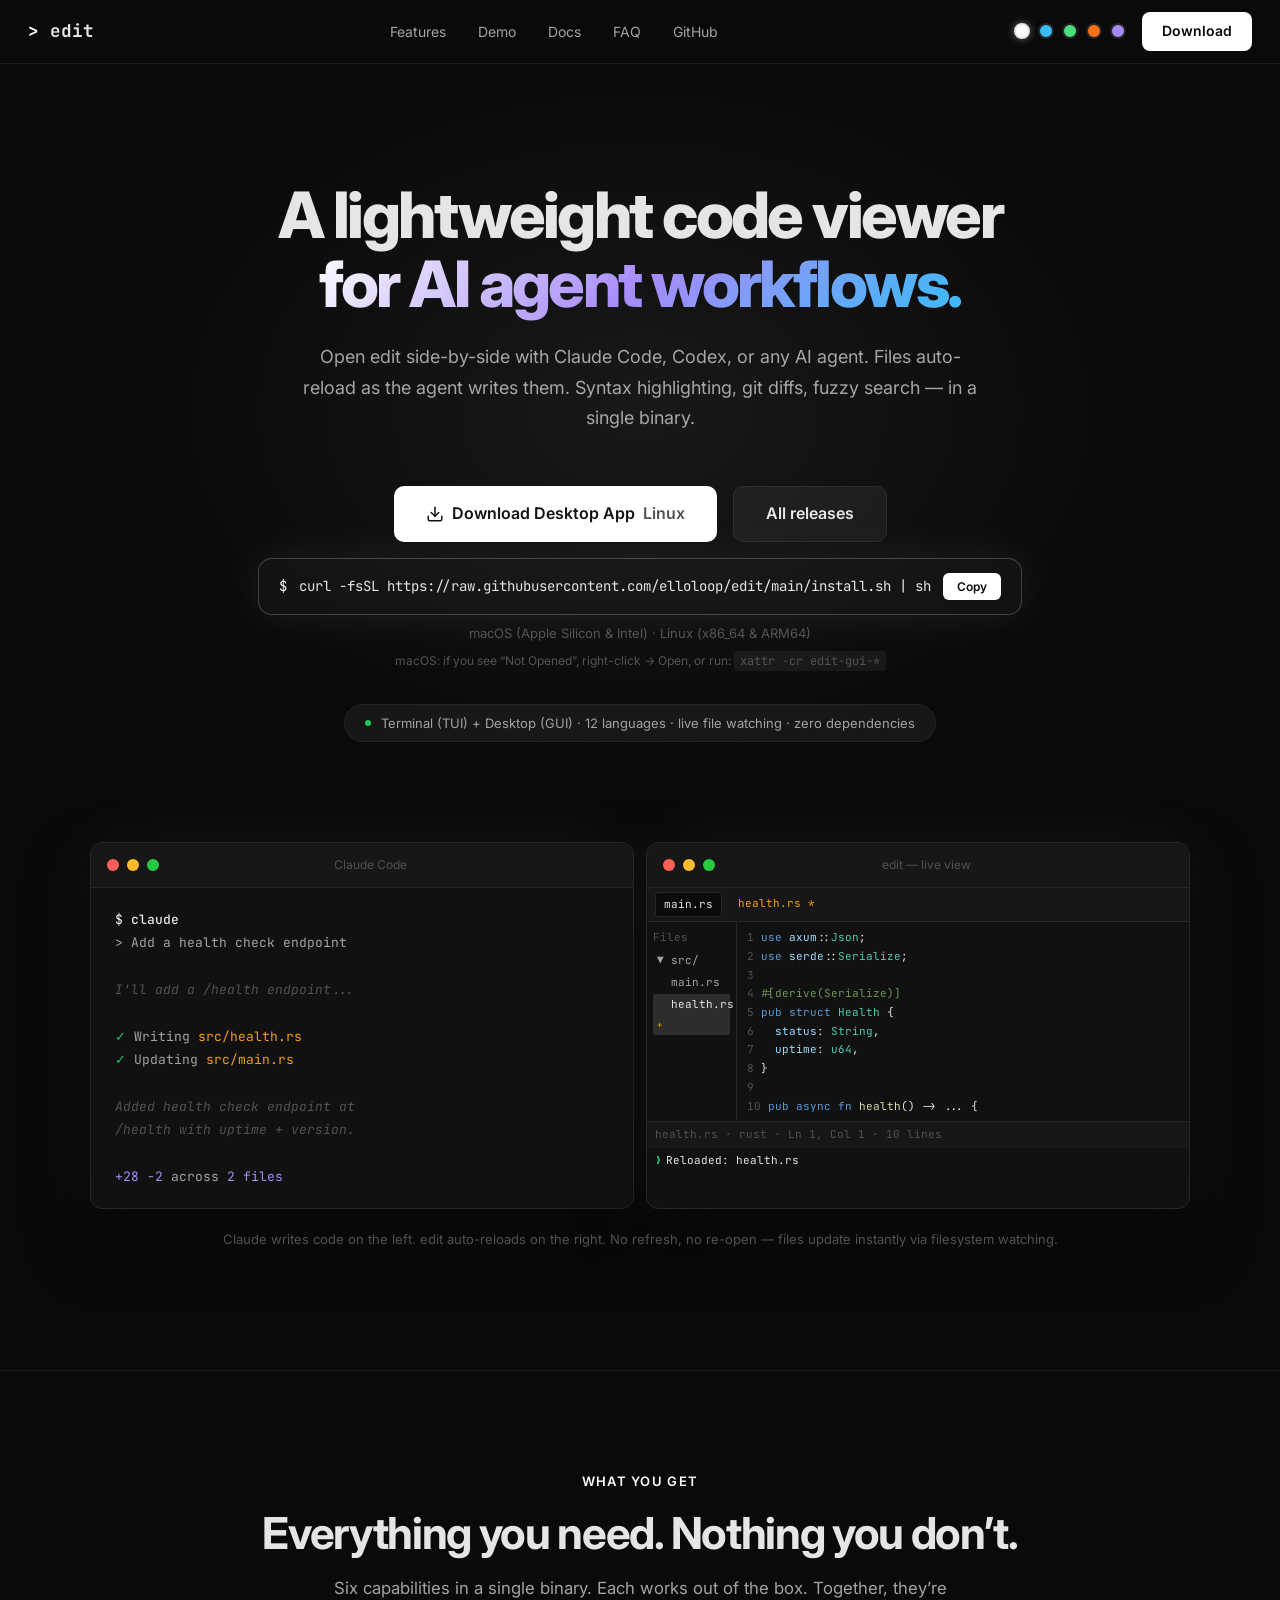
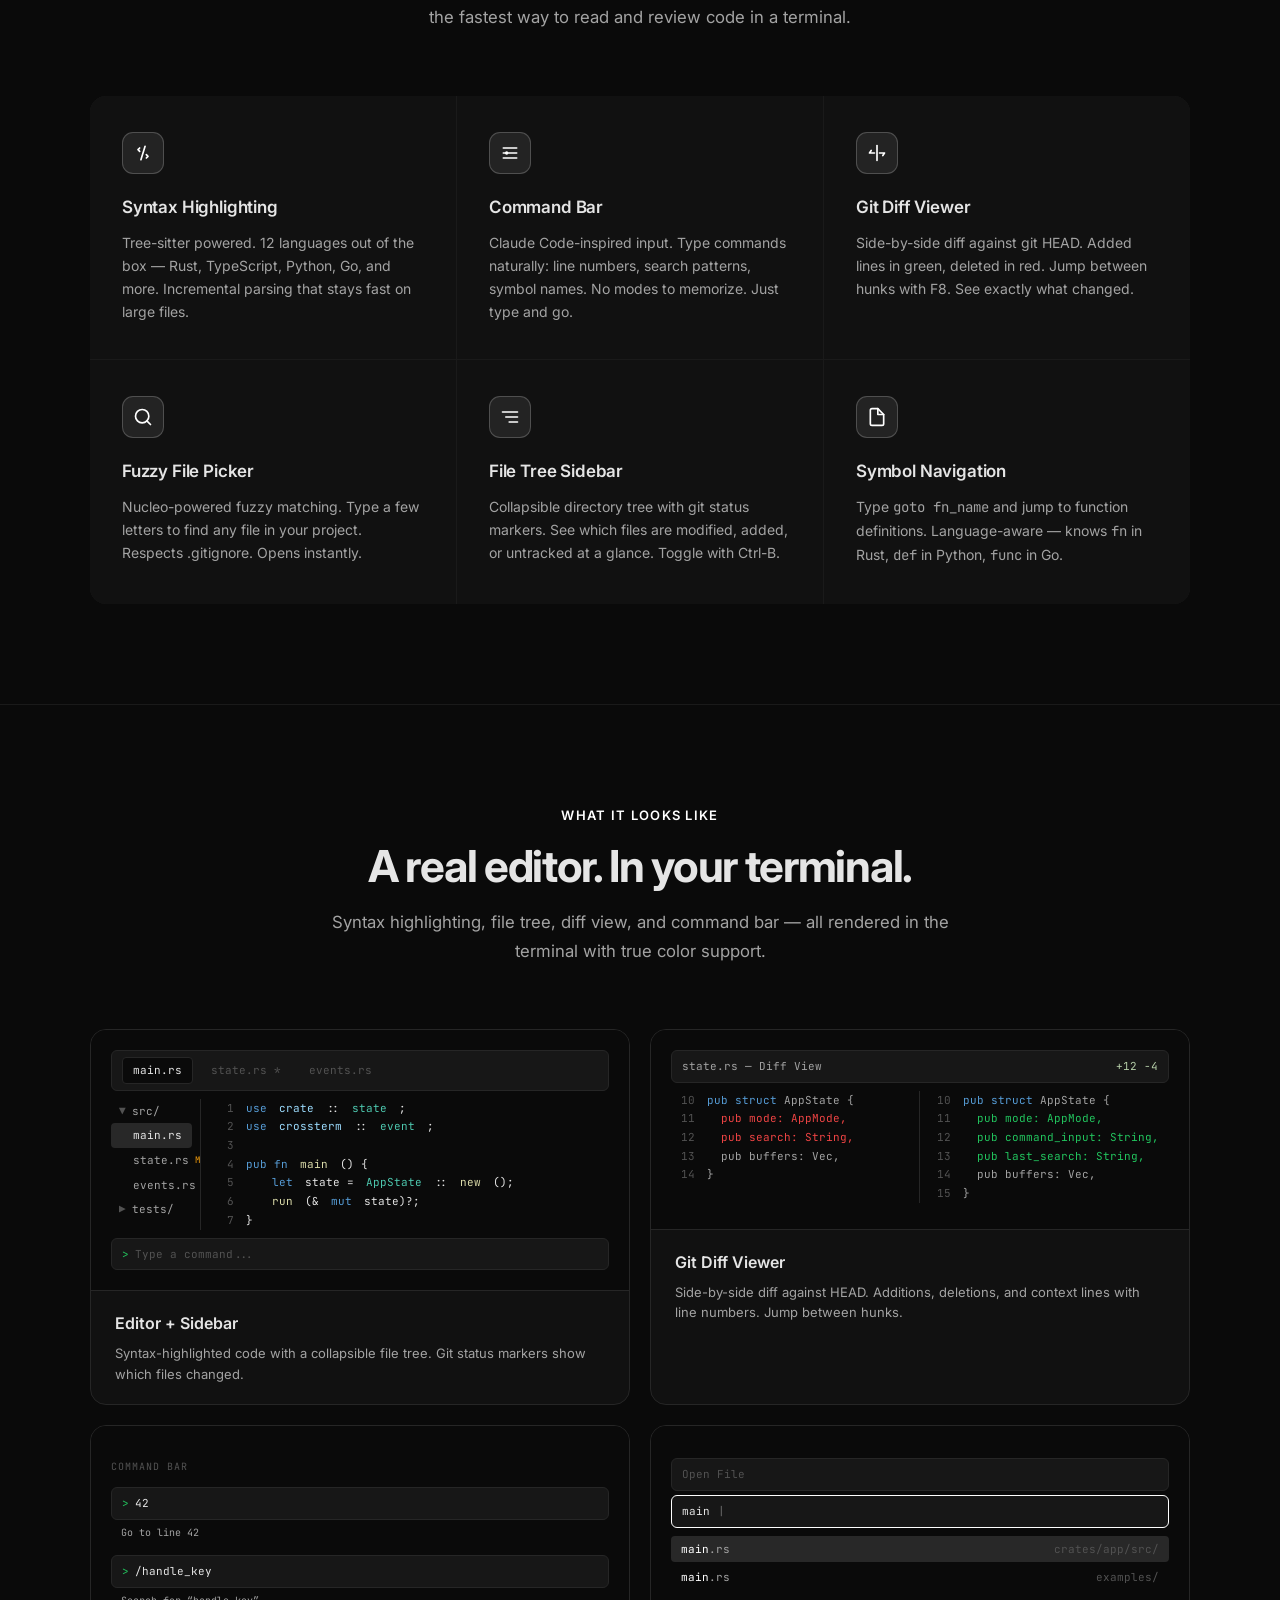
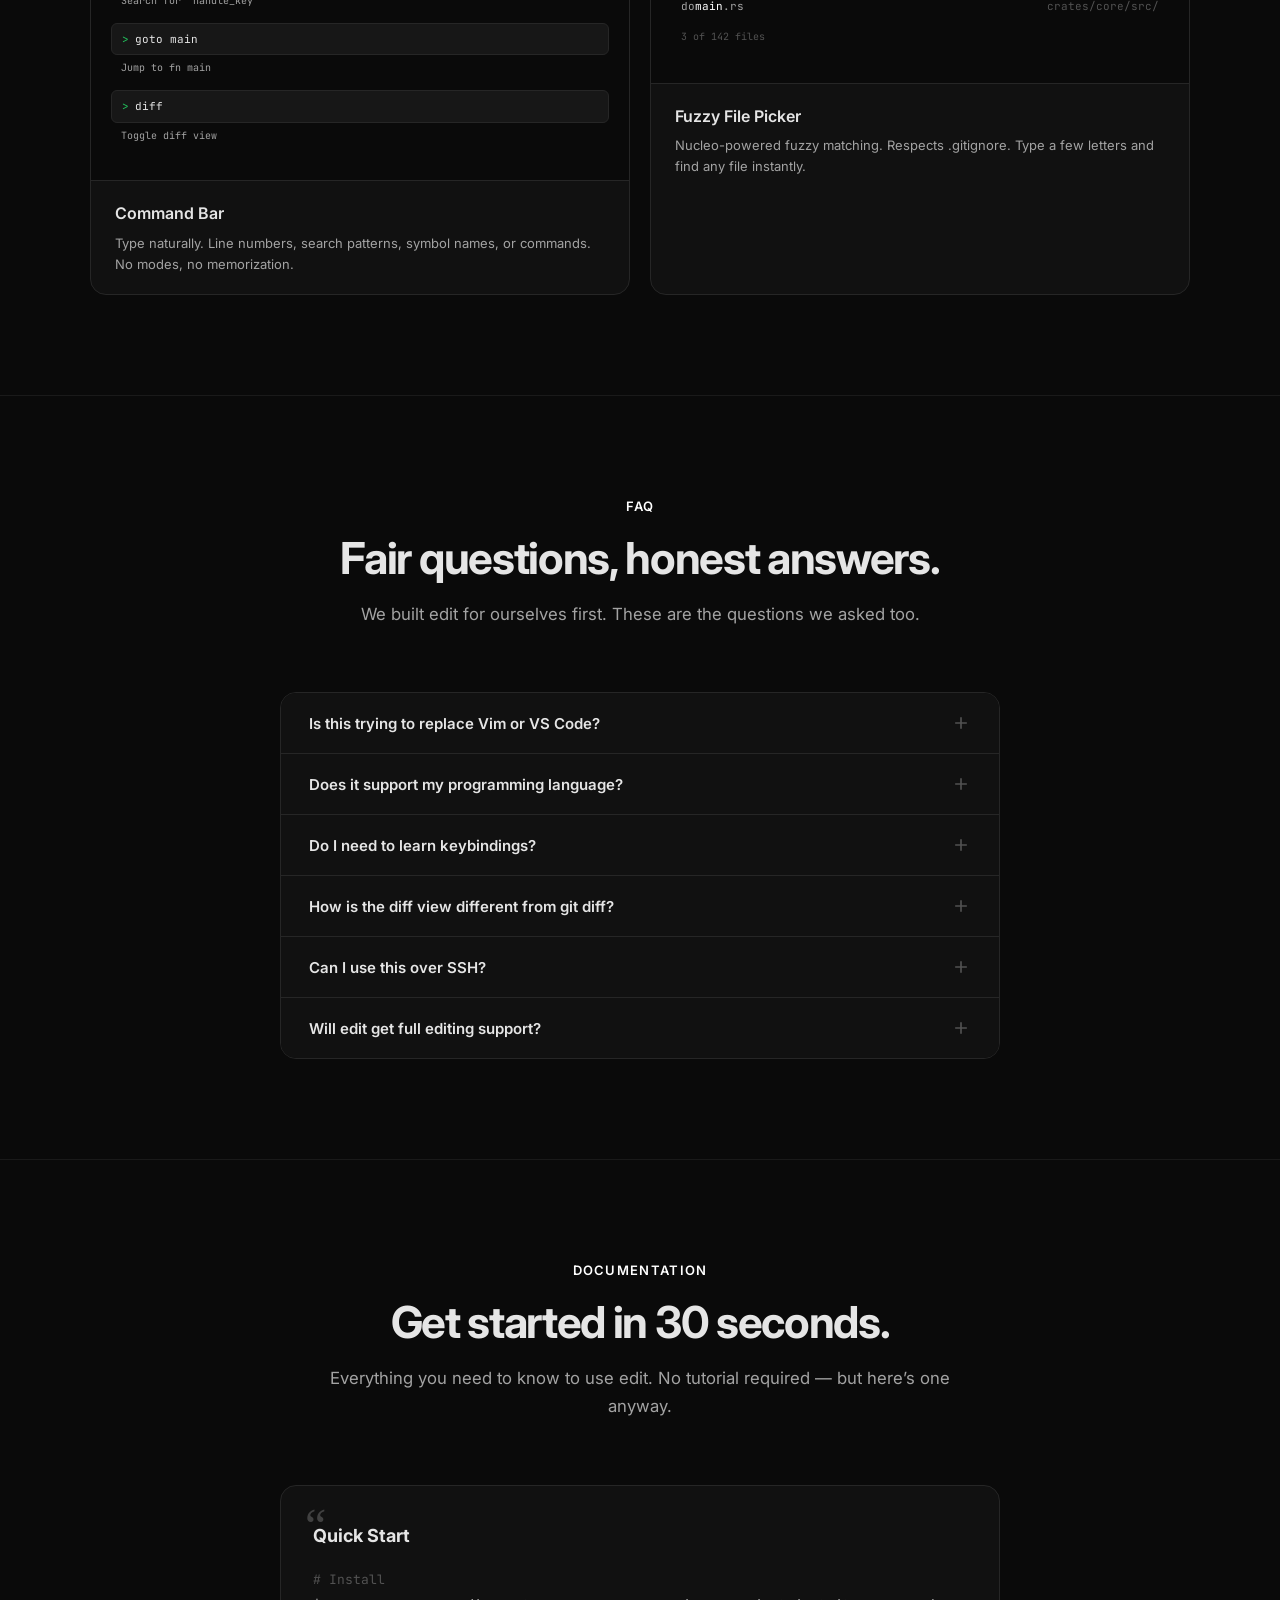
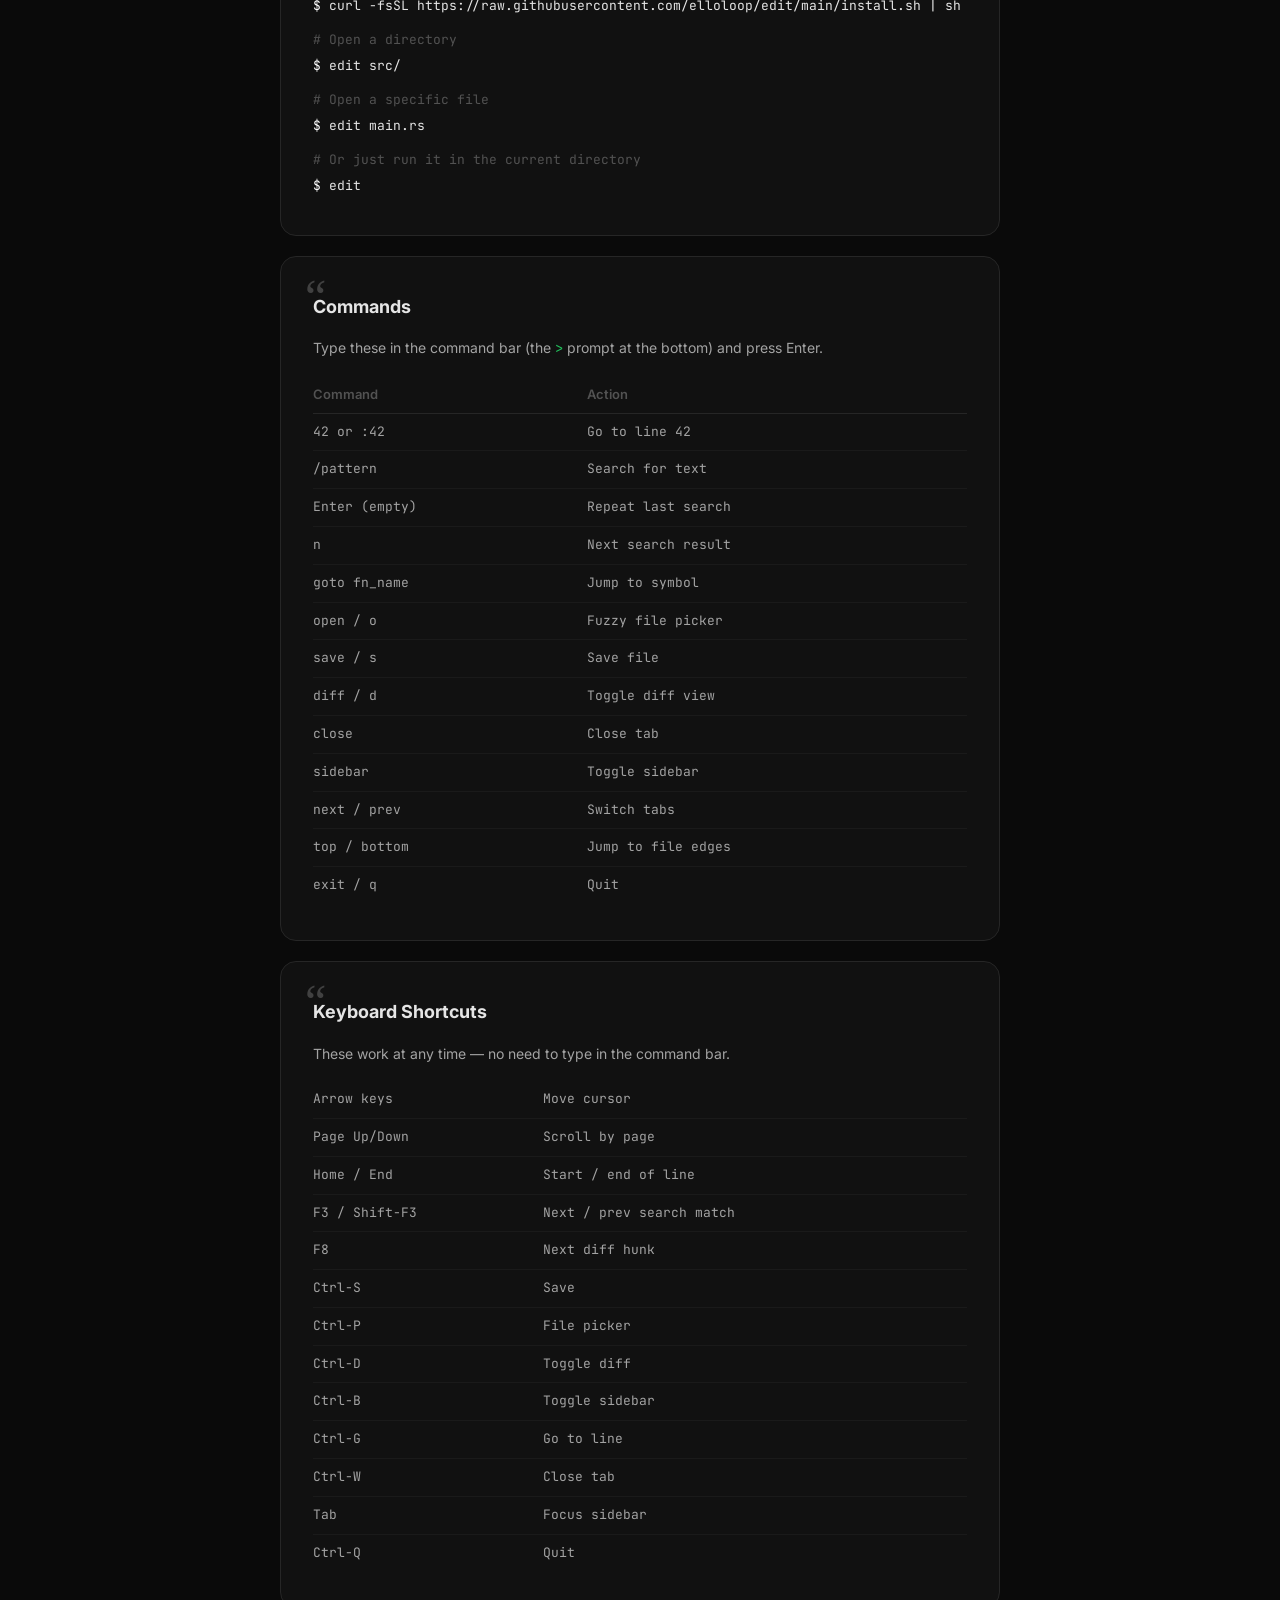
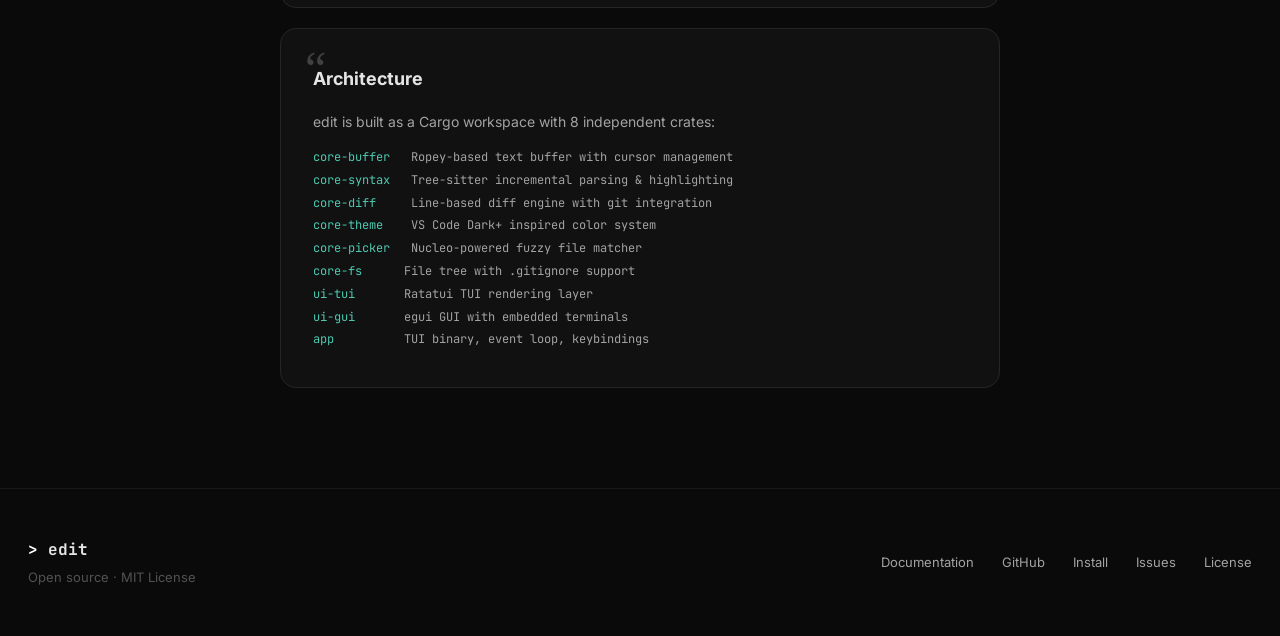
==== commit 2523563f: "deploy: fb4922b422e6582e085a14a00af9f117c46824ad" ====
--- a/index.html
+++ b/index.html
@@ -1057,51 +1057,55 @@
   <nav>
     <a href="#" class="nav-logo"><span class="prompt">&gt;</span> edit</a>
     <ul class="nav-links">
-      <li><a href="#why">Why edit</a></li>
       <li><a href="#features">Features</a></li>
       <li><a href="#demo">Demo</a></li>
+      <li><a href="#docs">Docs</a></li>
       <li><a href="#faq">FAQ</a></li>
-      <li><a href="#docs">Docs</a></li>
       <li><a href="https://github.com/elloloop/edit" target="_blank" rel="noopener">GitHub</a></li>
     </ul>
     <div class="nav-right">
       <div id="theme-picker"></div>
-      <a href="#install" class="nav-cta">Get Started</a>
+      <a href="#install" class="nav-cta">Download</a>
     </div>
   </nav>
 
   <!-- ========================================
        Hero
        ======================================== -->
-  <section class="hero">
-    <div class="hero-badge">
-      <span class="pulse"></span>
-      Single Rust binary &middot; 12 languages &middot; zero dependencies
-    </div>
+  <section class="hero" id="install">
     <h1>
-      Navigate code. Review diffs.<br>
-      <span class="gradient">Zero ceremony.</span>
+      A lightweight code viewer<br>
+      <span class="gradient">for AI agent workflows.</span>
     </h1>
     <p class="subtitle">
-      edit is a TUI code editor built for the age of AI agents. Syntax highlighting, git diff review,
-      fuzzy file picker, and a Claude&nbsp;Code-like command bar &mdash; all in a single binary that
-      runs in your terminal.
+      Open edit side-by-side with Claude Code, Codex, or any AI agent. Files auto-reload as the agent writes them.
+      Syntax highlighting, git diffs, fuzzy search &mdash; in a single binary.
     </p>
-    <div class="install-highlight">
+
+    <!-- ── Download options — above the fold ── -->
+    <div style="display:flex; gap:16px; justify-content:center; flex-wrap:wrap; margin-bottom:16px;">
+      <a href="https://github.com/elloloop/edit/releases/latest" class="btn-primary" id="gui-download-btn" style="font-size:1rem; padding:14px 32px;">
+        <svg style="width:18px;height:18px;" viewBox="0 0 24 24" fill="none" stroke="currentColor" stroke-width="2" stroke-linecap="round" stroke-linejoin="round"><path d="M21 15v4a2 2 0 0 1-2 2H5a2 2 0 0 1-2-2v-4"/><polyline points="7 10 12 15 17 10"/><line x1="12" y1="15" x2="12" y2="3"/></svg>
+        Download Desktop App <span id="gui-platform-label" style="opacity:0.7;"></span>
+      </a>
+      <a href="https://github.com/elloloop/edit/releases/latest" class="btn-secondary" style="font-size:1rem; padding:14px 32px;">
+        All releases
+      </a>
+    </div>
+
+    <div class="install-highlight" style="margin-bottom:8px;">
       <span class="dollar">$</span>
       <span id="install-text-hero">curl -fsSL https://raw.githubusercontent.com/elloloop/edit/main/install.sh | sh</span>
       <button class="copy-btn" onclick="copyInstall(this, 'install-text-hero')">Copy</button>
     </div>
-    <p class="platform-note">macOS (Apple Silicon &amp; Intel) &middot; Linux (x86_64 &amp; ARM64)</p>
-    <div class="hero-buttons">
-      <a href="#docs" class="btn-primary">
-        Read the Docs
-        <svg class="btn-icon" viewBox="0 0 24 24" fill="none" stroke="currentColor" stroke-width="2" stroke-linecap="round" stroke-linejoin="round"><path d="M5 12h14"/><path d="m12 5 7 7-7 7"/></svg>
-      </a>
-      <a href="https://github.com/elloloop/edit" target="_blank" rel="noopener" class="btn-secondary">
-        <svg class="btn-icon" viewBox="0 0 24 24" fill="currentColor"><path d="M12 0C5.37 0 0 5.37 0 12c0 5.31 3.435 9.795 8.205 11.385.6.105.825-.255.825-.57 0-.285-.015-1.23-.015-2.235-3.015.555-3.795-.735-4.035-1.41-.135-.345-.72-1.41-1.23-1.695-.42-.225-1.02-.78-.015-.795.945-.015 1.62.87 1.845 1.23 1.08 1.815 2.805 1.305 3.495.99.105-.78.42-1.305.765-1.605-2.67-.3-5.46-1.335-5.46-5.925 0-1.305.465-2.385 1.23-3.225-.12-.3-.54-1.53.12-3.18 0 0 1.005-.315 3.3 1.23.96-.27 1.98-.405 3-.405s2.04.135 3 .405c2.295-1.56 3.3-1.23 3.3-1.23.66 1.65.24 2.88.12 3.18.765.84 1.23 1.905 1.23 3.225 0 4.605-2.805 5.625-5.475 5.925.435.375.81 1.095.81 2.22 0 1.605-.015 2.895-.015 3.3 0 .315.225.69.825.57A12.02 12.02 0 0 0 24 12c0-6.63-5.37-12-12-12z"/></svg>
-        GitHub
-      </a>
+    <p class="platform-note" style="margin-bottom:8px;">macOS (Apple Silicon &amp; Intel) &middot; Linux (x86_64 &amp; ARM64)</p>
+    <p style="font-size:0.75rem; color:var(--ed-text-tertiary); margin-bottom:32px;">
+      macOS: if you see &ldquo;Not Opened&rdquo;, right-click &rarr; Open, or run: <code style="background:var(--ed-bg-tertiary); padding:2px 6px; border-radius:3px;">xattr -cr edit-gui-*</code>
+    </p>
+
+    <div class="hero-badge" style="margin-bottom:0;">
+      <span class="pulse"></span>
+      Terminal (TUI) + Desktop (GUI) &middot; 12 languages &middot; live file watching &middot; zero dependencies
     </div>
   </section>
 
@@ -1188,59 +1192,6 @@
     </p>
   </section>
 
-  <!-- ========================================
-       Why edit Exists
-       ======================================== -->
-  <section class="section" id="why">
-    <div class="container">
-      <div class="section-header reveal">
-        <div class="section-label">Why edit exists</div>
-        <h2>AI agents write code. You still need to read it.</h2>
-        <p class="section-desc">
-          When Claude, Copilot, or Cursor generate changes across your codebase, you need a fast way
-          to navigate, review, and understand what happened. That&rsquo;s the gap <strong>edit</strong> fills.
-        </p>
-      </div>
-      <div class="why-grid">
-        <div class="why-card reveal">
-          <blockquote>
-            AI agents generate hundreds of lines of code in seconds. But the review step still happens
-            in clunky browser-based diff viewers or bloated IDEs. You need something fast, terminal-native,
-            and purpose-built for reading code.
-          </blockquote>
-          <div class="source">The review bottleneck &mdash; the real cost of AI-assisted development</div>
-        </div>
-        <div class="why-card reveal">
-          <blockquote>
-            The best diff review experience shows you exactly what changed, in context, with syntax
-            highlighting and line numbers. Side-by-side with the original. Not a wall of red and green
-            in a terminal.
-          </blockquote>
-          <div class="source">Git diff review &mdash; done right with a real editor, not a pager</div>
-        </div>
-        <div class="why-card reveal">
-          <blockquote>
-            Navigation should be instant. Type a function name and jump there. Type a line number and
-            land on it. Search and cycle through results. No mouse required. No keybinding cheat sheet
-            to memorize.
-          </blockquote>
-          <div class="source">Command bar &mdash; inspired by Claude Code&rsquo;s natural input model</div>
-        </div>
-        <div class="why-card reveal">
-          <blockquote>
-            VS Code is 300MB. Vim takes months to learn. cat has no syntax highlighting. There should be
-            a tool that launches in milliseconds, highlights 12 languages, and gets out of your way.
-            That&rsquo;s <strong>edit</strong>.
-          </blockquote>
-          <div class="source">edit &mdash; the right tool for the right job</div>
-        </div>
-      </div>
-      <p class="why-cta reveal">
-        <strong>edit</strong> brings syntax-highlighted code viewing, git diff review, and instant navigation
-        to every terminal. No configuration. No plugins. Just install and start reading code.
-      </p>
-    </div>
-  </section>
 
   <!-- ========================================
        Features
@@ -1302,88 +1253,6 @@
     </div>
   </section>
 
-  <!-- ========================================
-       Audience Section
-       ======================================== -->
-  <section class="section">
-    <div class="container">
-      <div class="section-header reveal">
-        <div class="section-label">Built for everyone</div>
-        <h2>Whether you&rsquo;re reviewing or exploring.</h2>
-        <p class="section-desc">
-          edit meets you where you are. Use as much or as little as you need.
-        </p>
-      </div>
-      <div class="audience-grid">
-        <div class="audience-card reveal">
-          <div class="audience-tag">For AI-assisted workflows</div>
-          <h3>Review what agents write without leaving the terminal.</h3>
-          <p>
-            When Claude Code, aider, or any AI agent makes changes to your codebase, you need to see
-            what happened &mdash; fast. Open edit, toggle diff view, jump between hunks, and understand
-            the changes in seconds. No browser tab required.
-          </p>
-        </div>
-        <div class="audience-card reveal">
-          <div class="audience-tag">For team leads</div>
-          <h3>A lightweight code viewer for SSH sessions and remote servers.</h3>
-          <p>
-            Sometimes you just need to look at code. On a remote server. Over SSH. Without installing
-            a 300MB editor. edit is a single binary with zero dependencies. Copy it over, run it,
-            navigate with syntax highlighting.
-          </p>
-        </div>
-        <div class="audience-card full reveal">
-          <div class="audience-tag">For developers who love the terminal</div>
-          <h3>You don&rsquo;t need another IDE. You need a better <code>cat</code>.</h3>
-          <p>
-            The same way <code>bat</code> is a better <code>cat</code> and <code>fd</code> is a better <code>find</code> &mdash;
-            edit is a better way to view and navigate code files in the terminal. It doesn&rsquo;t try to
-            replace your editor. It fills the gap between <code>cat</code> and VS Code &mdash; for those moments
-            when you need syntax highlighting, line numbers, search, and a file tree, but don&rsquo;t want
-            to leave your terminal.
-          </p>
-        </div>
-      </div>
-    </div>
-  </section>
-
-  <!-- ========================================
-       Workflow / How It Works
-       ======================================== -->
-  <section class="section" id="how-it-works">
-    <div class="container">
-      <div class="section-header reveal">
-        <div class="section-label">Workflow</div>
-        <h2>Open. Navigate. Understand. Done.</h2>
-        <p class="section-desc">
-          No configuration. No plugins. No setup wizard. Just open a file or directory and start reading.
-        </p>
-      </div>
-      <div class="steps-grid reveal">
-        <div class="step-card">
-          <div class="step-num">1</div>
-          <h3>Open</h3>
-          <div class="step-code"><span class="dollar">$ </span>edit src/</div>
-        </div>
-        <div class="step-card">
-          <div class="step-num">2</div>
-          <h3>Navigate</h3>
-          <div class="step-code"><span class="dollar">&gt; </span>goto main</div>
-        </div>
-        <div class="step-card">
-          <div class="step-num">3</div>
-          <h3>Review</h3>
-          <div class="step-code"><span class="dollar">&gt; </span>diff</div>
-        </div>
-        <div class="step-card">
-          <div class="step-num">4</div>
-          <h3>Done</h3>
-          <div class="step-code"><span class="dollar">&gt; </span>exit</div>
-        </div>
-      </div>
-    </div>
-  </section>
 
   <!-- ========================================
        UI Previews
@@ -1610,87 +1479,6 @@
     </div>
   </section>
 
-  <!-- ========================================
-       Testimonials
-       ======================================== -->
-  <section class="section">
-    <div class="container">
-      <div class="section-header reveal">
-        <div class="section-label">What developers are saying</div>
-        <h2>Loved by developers who ship.</h2>
-      </div>
-      <div class="testimonials-grid reveal">
-        <div class="testimonial-card">
-          <div class="testimonial-stars">&#9733;&#9733;&#9733;&#9733;&#9733;</div>
-          <p class="testimonial-text">
-            &ldquo;I use Claude Code all day. When it makes changes across 5 files, I used to open VS Code
-            just to review the diff. Now I type <code>edit .</code> and toggle diff view. So much faster.&rdquo;
-          </p>
-          <div class="testimonial-author">
-            <div class="testimonial-avatar">RK</div>
-            <div>
-              <div class="testimonial-name">Ravi K.</div>
-              <div class="testimonial-role">Senior Engineer, AI startup</div>
-            </div>
-          </div>
-        </div>
-        <div class="testimonial-card">
-          <div class="testimonial-stars">&#9733;&#9733;&#9733;&#9733;&#9733;</div>
-          <p class="testimonial-text">
-            &ldquo;The command bar is genius. I just type what I want &mdash; <code>goto handle_request</code>,
-            <code>/TODO</code>, <code>42</code>. No modes, no escape key dance. It feels like talking to the editor.&rdquo;
-          </p>
-          <div class="testimonial-author">
-            <div class="testimonial-avatar">JM</div>
-            <div>
-              <div class="testimonial-name">Jess M.</div>
-              <div class="testimonial-role">Full-stack Developer, Fintech</div>
-            </div>
-          </div>
-        </div>
-        <div class="testimonial-card">
-          <div class="testimonial-stars">&#9733;&#9733;&#9733;&#9733;&#9733;</div>
-          <p class="testimonial-text">
-            &ldquo;I SSH into production boxes daily. Having a <1MB binary with syntax highlighting and a
-            file tree that I can just <code>scp</code> over &mdash; that&rsquo;s exactly what I needed.&rdquo;
-          </p>
-          <div class="testimonial-author">
-            <div class="testimonial-avatar">DS</div>
-            <div>
-              <div class="testimonial-name">Diego S.</div>
-              <div class="testimonial-role">SRE, Infrastructure team</div>
-            </div>
-          </div>
-        </div>
-      </div>
-    </div>
-  </section>
-
-  <!-- ========================================
-       Stats
-       ======================================== -->
-  <section class="section">
-    <div class="container">
-      <div class="stats-grid reveal">
-        <div>
-          <div class="stat-value">12</div>
-          <div class="stat-label">Languages supported</div>
-        </div>
-        <div>
-          <div class="stat-value">&lt;1MB</div>
-          <div class="stat-label">Binary size (stripped)</div>
-        </div>
-        <div>
-          <div class="stat-value">&lt;20ms</div>
-          <div class="stat-label">Startup time</div>
-        </div>
-        <div>
-          <div class="stat-value">0</div>
-          <div class="stat-label">Runtime dependencies</div>
-        </div>
-      </div>
-    </div>
-  </section>
 
   <!-- ========================================
        Docs Section
@@ -1798,57 +1586,6 @@
     </div>
   </section>
 
-  <!-- ========================================
-       Install CTA
-       ======================================== -->
-  <section class="install-section" id="install">
-    <div class="container">
-      <div style="max-width:900px; margin:0 auto;">
-        <div style="text-align:center; margin-bottom:48px;" class="reveal">
-          <h2>Choose your interface</h2>
-          <p class="section-desc">Same core engine. Two ways to use it.</p>
-        </div>
-        <div style="display:grid; grid-template-columns:1fr 1fr; gap:20px;">
-          <!-- TUI -->
-          <div class="install-block reveal" style="max-width:none; margin:0;">
-            <div style="display:inline-flex; align-items:center; gap:8px; padding:4px 14px; background:var(--accent-subtle); border:1px solid var(--accent-border); border-radius:6px; font-size:0.75rem; font-weight:600; color:var(--ed-accent); margin-bottom:20px;">AVAILABLE NOW</div>
-            <h3 style="font-size:1.5rem; font-weight:700; margin-bottom:8px;">edit <span style="color:var(--ed-text-tertiary); font-weight:400;">TUI</span></h3>
-            <p style="font-size:0.875rem; color:var(--ed-text-secondary); line-height:1.7; margin-bottom:24px;">
-              Terminal-based. Runs over SSH. &lt;2MB binary.<br>
-              Open in a split pane next to your AI agent.
-            </p>
-            <div class="install-cmd" style="margin-bottom:12px;">
-              <span class="dollar">$</span>
-              <span id="install-text-cta">curl -fsSL https://raw.githubusercontent.com/elloloop/edit/main/install.sh | sh</span>
-              <button class="copy-btn" onclick="copyInstall(this, 'install-text-cta')">Copy</button>
-            </div>
-            <p class="platform-note" style="margin-bottom:0;">macOS &amp; Linux &middot; Apple Silicon, Intel, ARM64</p>
-          </div>
-          <!-- GUI -->
-          <div class="install-block reveal" style="max-width:none; margin:0;">
-            <div style="display:inline-flex; align-items:center; gap:8px; padding:4px 14px; background:var(--accent-subtle); border:1px solid var(--accent-border); border-radius:6px; font-size:0.75rem; font-weight:600; color:var(--ed-accent); margin-bottom:20px;">AVAILABLE NOW</div>
-            <h3 style="font-size:1.5rem; font-weight:700; margin-bottom:8px;">edit <span style="color:var(--ed-text-tertiary); font-weight:400;">GUI</span></h3>
-            <p style="font-size:0.875rem; color:var(--ed-text-secondary); line-height:1.7; margin-bottom:24px;">
-              Native desktop app. Built-in terminal for Claude&nbsp;Code, opencode, Goose, or any agent. File viewer + agent side-by-side.
-            </p>
-            <div style="display:flex; flex-wrap:wrap; gap:8px; margin-bottom:16px;">
-              <a href="https://github.com/elloloop/edit/releases/latest" class="btn-primary" style="font-size:0.8125rem; padding:10px 20px; border-radius:8px;" id="gui-download-btn">
-                <svg style="width:16px;height:16px;" viewBox="0 0 24 24" fill="none" stroke="currentColor" stroke-width="2" stroke-linecap="round" stroke-linejoin="round"><path d="M21 15v4a2 2 0 0 1-2 2H5a2 2 0 0 1-2-2v-4"/><polyline points="7 10 12 15 17 10"/><line x1="12" y1="15" x2="12" y2="3"/></svg>
-                Download for <span id="gui-platform-label">your platform</span>
-              </a>
-              <a href="https://github.com/elloloop/edit/releases/latest" class="btn-secondary" style="font-size:0.8125rem; padding:10px 20px; border-radius:8px;">
-                All downloads
-              </a>
-            </div>
-            <p style="font-size:0.8125rem; color:var(--ed-text-secondary); margin-bottom:12px;">
-              Same core engine &middot; Registers as default editor &middot; Opens from Codex, Claude, etc.
-            </p>
-            <p class="platform-note" style="margin-bottom:0;">macOS (Apple Silicon &amp; Intel) &middot; Linux x86_64</p>
-          </div>
-        </div>
-      </div>
-    </div>
-  </section>
 
   <!-- ========================================
        Footer
@@ -1930,7 +1667,7 @@
         fetch('https://api.github.com/repos/elloloop/edit/releases/latest')
           .then(r => r.json())
           .then(data => {
-            const asset = (data.assets || []).find(a => a.name === 'edit-gui-' + target + '.tar.gz');
+            const asset = (data.assets || []).find(a => a.name === 'edit-gui-' + target);
             if (asset) {
               btn.href = asset.browser_download_url;
             }
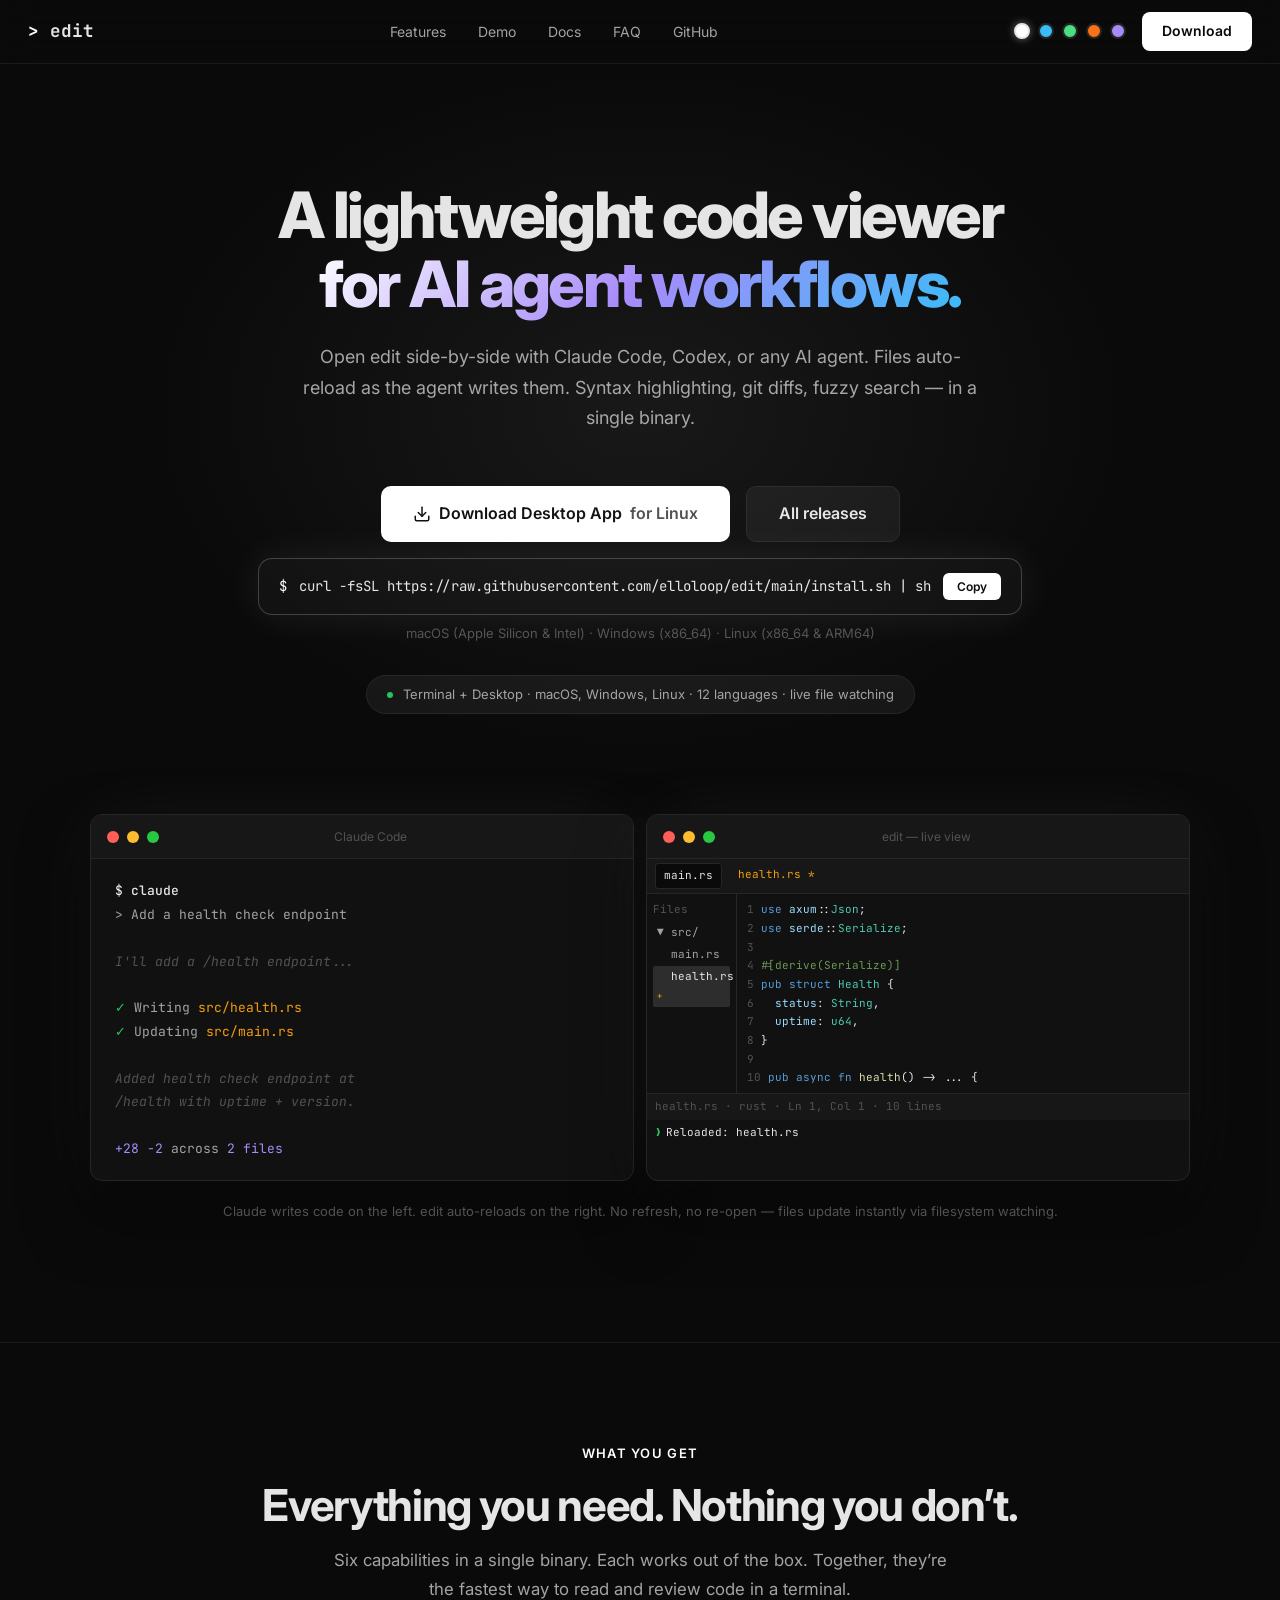
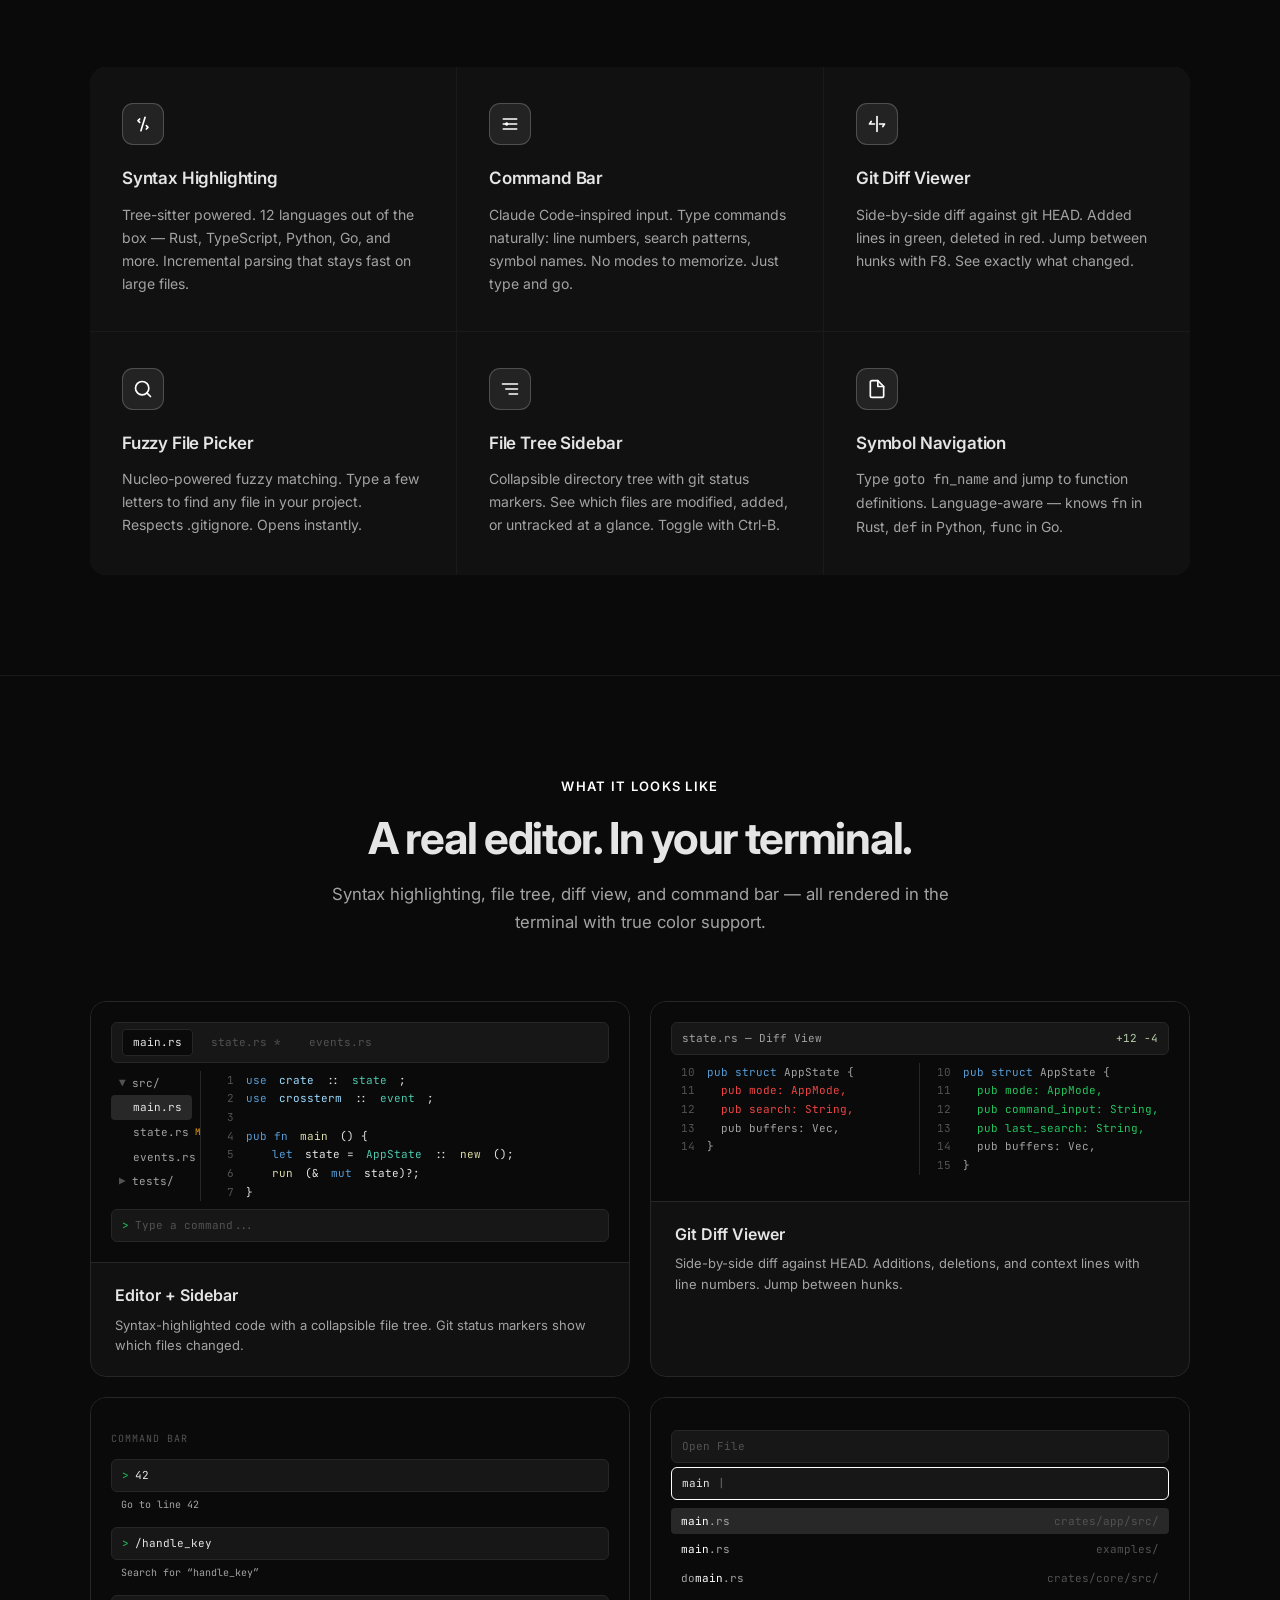
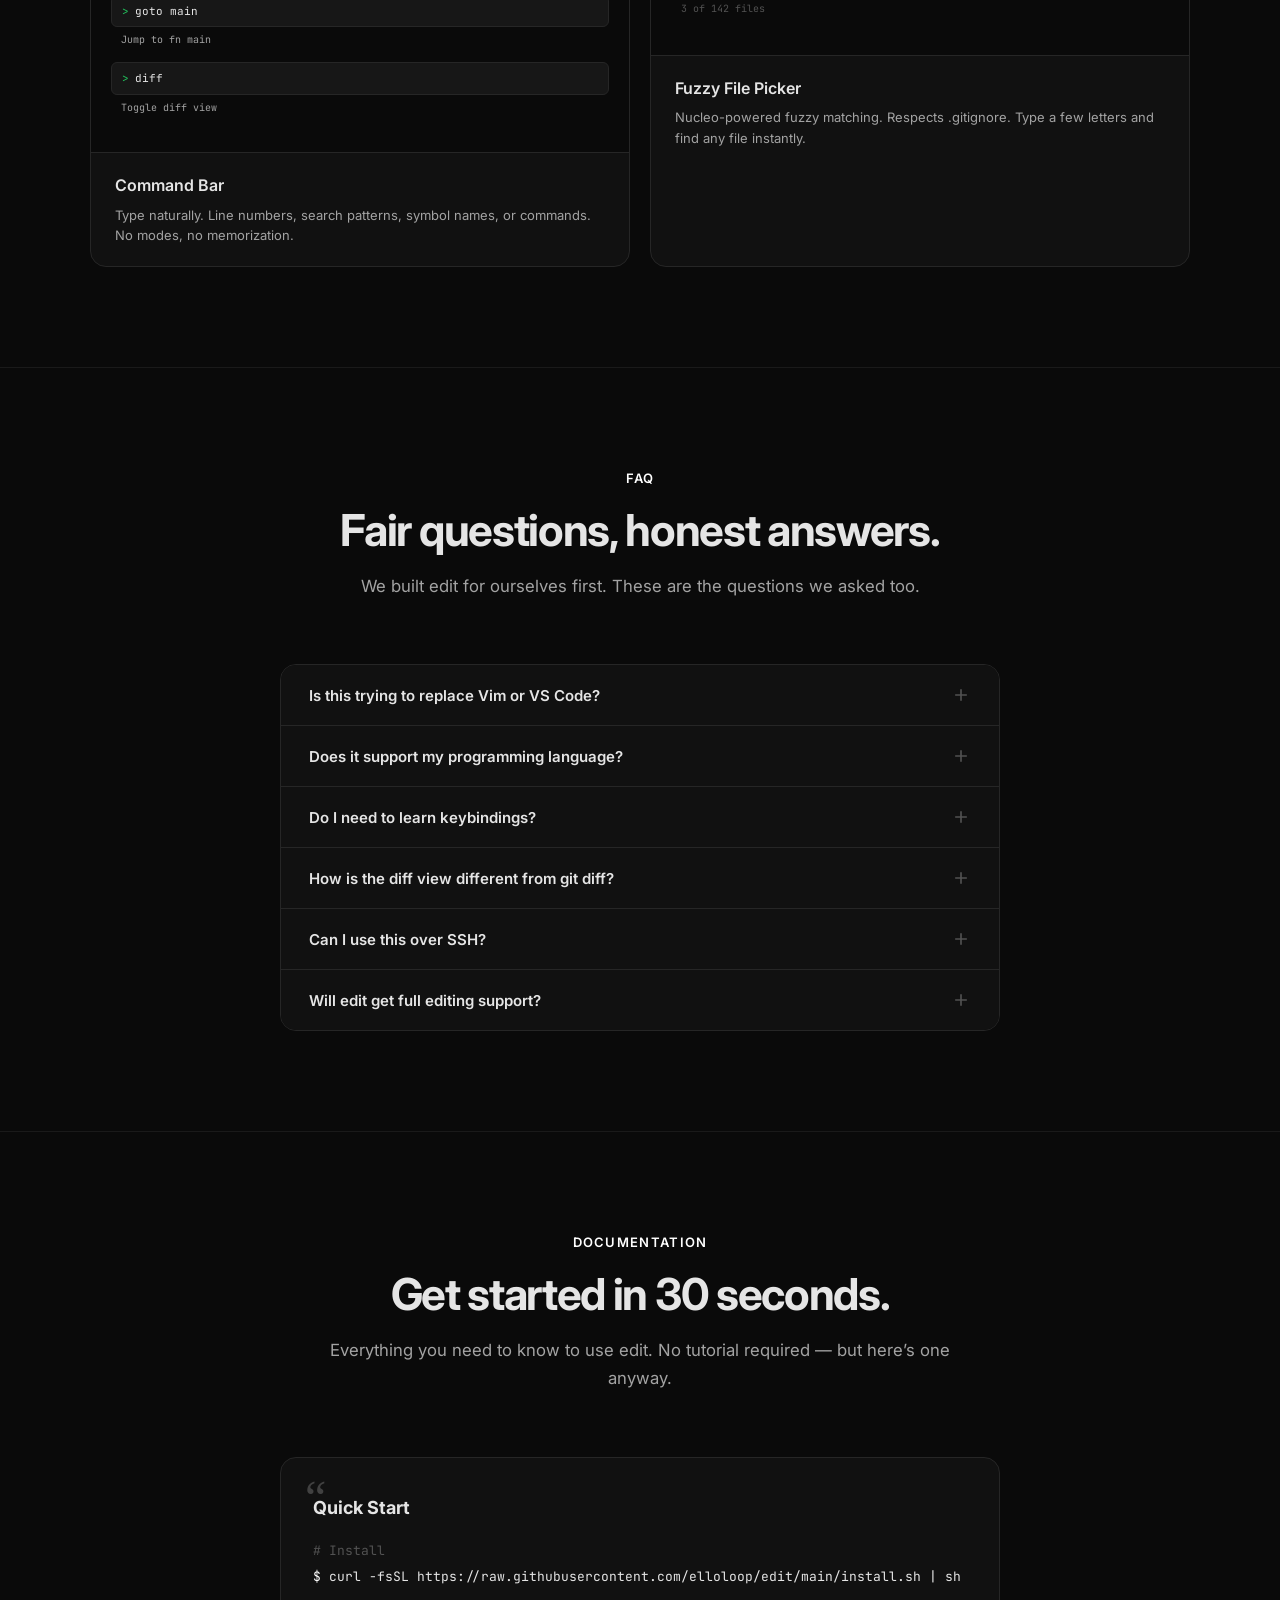
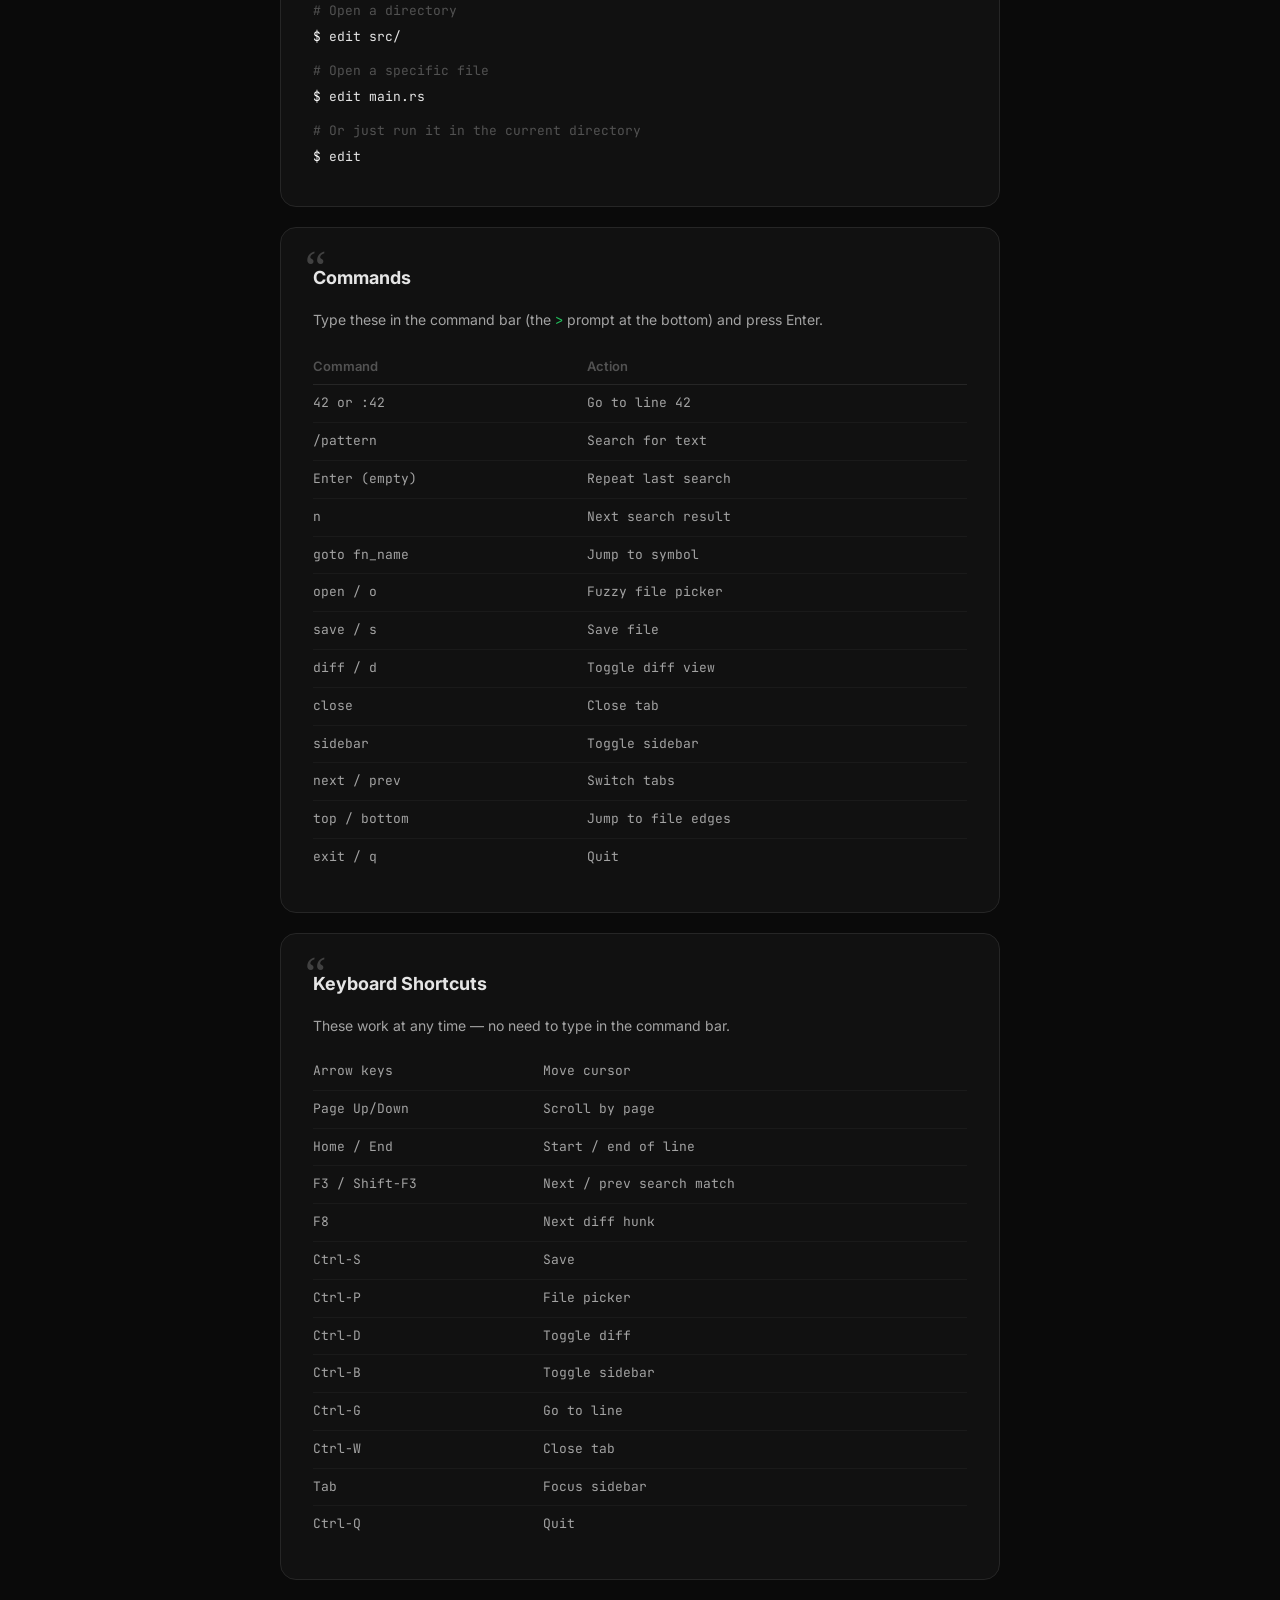
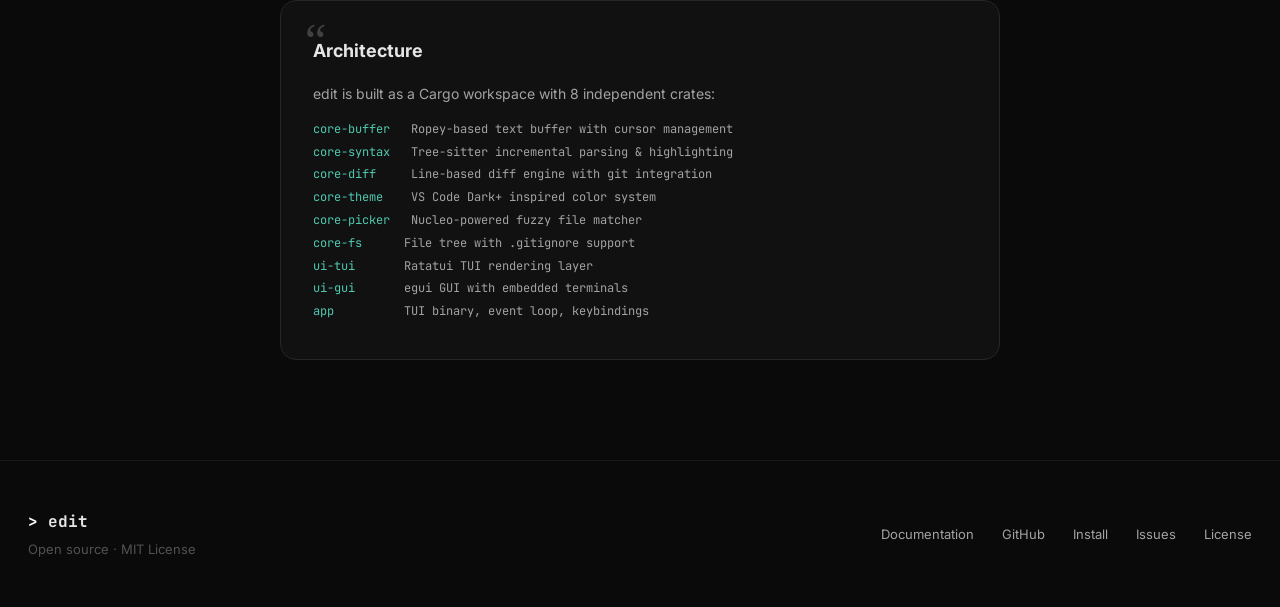
==== commit 45905750: "deploy: 957b808207f2b705f306d308b4c1ec2c536d021d" ====
--- a/index.html
+++ b/index.html
@@ -1098,14 +1098,11 @@
       <span id="install-text-hero">curl -fsSL https://raw.githubusercontent.com/elloloop/edit/main/install.sh | sh</span>
       <button class="copy-btn" onclick="copyInstall(this, 'install-text-hero')">Copy</button>
     </div>
-    <p class="platform-note" style="margin-bottom:8px;">macOS (Apple Silicon &amp; Intel) &middot; Linux (x86_64 &amp; ARM64)</p>
-    <p style="font-size:0.75rem; color:var(--ed-text-tertiary); margin-bottom:32px;">
-      macOS: if you see &ldquo;Not Opened&rdquo;, right-click &rarr; Open, or run: <code style="background:var(--ed-bg-tertiary); padding:2px 6px; border-radius:3px;">xattr -cr edit-gui-*</code>
-    </p>
+    <p class="platform-note" style="margin-bottom:32px;">macOS (Apple Silicon &amp; Intel) &middot; Windows (x86_64) &middot; Linux (x86_64 &amp; ARM64)</p>
 
     <div class="hero-badge" style="margin-bottom:0;">
       <span class="pulse"></span>
-      Terminal (TUI) + Desktop (GUI) &middot; 12 languages &middot; live file watching &middot; zero dependencies
+      Terminal + Desktop &middot; macOS, Windows, Linux &middot; 12 languages &middot; live file watching
     </div>
   </section>
 
@@ -1642,37 +1639,33 @@
       const ua = navigator.userAgent.toLowerCase();
       const platform = navigator.platform || '';
       let target = null;
-      let name = 'your platform';
+      let ext = '';
+      let name = '';
 
       if (ua.includes('mac') || platform.includes('Mac')) {
-        // Check Apple Silicon vs Intel
-        // navigator.userAgent can't reliably detect this, so we default to arm64
-        // since most modern Macs are Apple Silicon
         target = 'aarch64-apple-darwin';
-        name = 'macOS';
-        // Try to detect Intel
-        if (platform === 'MacIntel' && !navigator.userAgent.includes('ARM')) {
-          // Could be Rosetta, but default to native
-          target = 'aarch64-apple-darwin';
-          name = 'macOS (Apple Silicon)';
-        }
+        name = 'for macOS';
+      } else if (ua.includes('win') || platform.includes('Win')) {
+        target = 'x86_64-pc-windows-msvc';
+        ext = '.exe';
+        name = 'for Windows';
       } else if (ua.includes('linux')) {
         target = 'x86_64-unknown-linux-gnu';
-        name = 'Linux';
+        name = 'for Linux';
       }
 
       if (target) {
         label.textContent = name;
-        // Set direct download URL — will resolve to latest release asset
         fetch('https://api.github.com/repos/elloloop/edit/releases/latest')
           .then(r => r.json())
           .then(data => {
-            const asset = (data.assets || []).find(a => a.name === 'edit-gui-' + target);
+            const assetName = 'edit-gui-' + target + ext;
+            const asset = (data.assets || []).find(a => a.name === assetName);
             if (asset) {
               btn.href = asset.browser_download_url;
             }
           })
-          .catch(() => {}); // Fallback: keep linking to releases page
+          .catch(() => {});
       }
     })();
 
